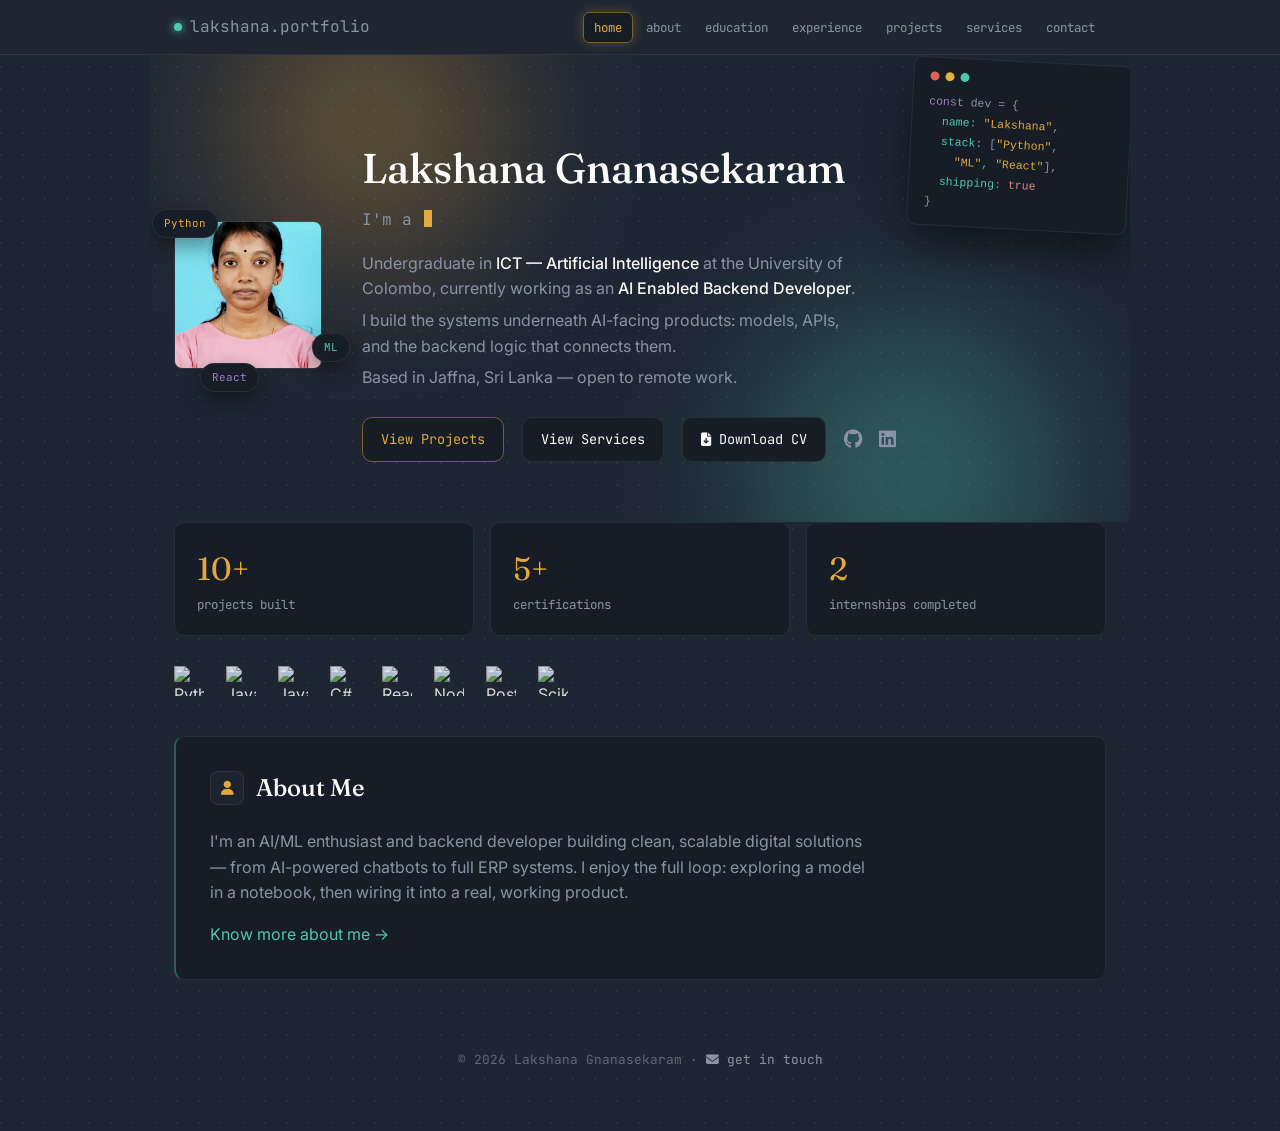
==== index.html @ 4d71799a "Update portfolio with new multi-page design" ====
<!DOCTYPE html>
<html lang="en">
<head>
<meta charset="UTF-8">
<meta name="viewport" content="width=device-width, initial-scale=1.0">
<title>Lakshana Gnanasekaram | AI &amp; Backend Developer</title>
<meta name="description" content="Portfolio of Lakshana Gnanasekaram — AI/ML enthusiast and Backend Developer from Jaffna, Sri Lanka.">
<link rel="preconnect" href="https://fonts.googleapis.com">
<link href="https://fonts.googleapis.com/css2?family=Fraunces:opsz,wght@9..144,400;9..144,500;9..144,600&family=JetBrains+Mono:wght@400;500;600&family=Inter:wght@400;500;600&display=swap" rel="stylesheet">
<link rel="stylesheet" href="https://cdnjs.cloudflare.com/ajax/libs/font-awesome/6.4.0/css/all.min.css"/>
<link rel="icon" href="data:image/svg+xml,%3Csvg xmlns=%27http://www.w3.org/2000/svg%27 viewBox=%270 0 32 32%27%3E%3Crect width=%2732%27 height=%2732%27 rx=%277%27 fill=%27%2310141b%27/%3E%3Ctext x=%2716%27 y=%2722%27 font-family=%27monospace%27 font-size=%2716%27 fill=%27%23e3a83b%27 text-anchor=%27middle%27%3E%3E_%3C/text%3E%3C/svg%3E">
<link rel="stylesheet" href="style.css">
</head>
<body>

<header>
  <div class="tabbar">
    <div class="filetab"><span class="dot"></span> <a href="index.html">lakshana.portfolio</a></div>
    <button class="navToggle" aria-label="Toggle menu"><i class="fa-solid fa-bars"></i></button>
    <nav id="mainnav">
      <ul>
        <li><a href="index.html">home</a></li>
        <li><a href="about.html">about</a></li>
        <li><a href="education.html">education</a></li>
        <li><a href="experience.html">experience</a></li>
        <li><a href="projects.html">projects</a></li>
        
        <li><a href="services.html">services</a></li>
        <li><a href="contact.html">contact</a></li>
      </ul>
    </nav>
  </div>
</header>

<main>

<section class="hero">
  <div class="aurora a1" aria-hidden="true"></div>
  <div class="aurora a2" aria-hidden="true"></div>
  
  <div class="term-card" aria-hidden="true">
    <div class="term-dots"><span></span><span></span><span></span></div>
    <pre><code><span class="tk-kw">const</span> dev = {
  <span class="tk-key">name</span>: <span class="tk-str">"Lakshana"</span>,
  <span class="tk-key">stack</span>: [<span class="tk-str">"Python"</span>,
    <span class="tk-str">"ML"</span>, <span class="tk-str">"React"</span>],
  <span class="tk-key">shipping</span>: <span class="tk-bool">true</span>
}</code></pre>
  </div>
  <div class="hero-grid">
    <div class="hero-photo-wrap">
      <img src="images/Port.png" alt="Photo of Lakshana Gnanasekaram">
      <span class="floaty f1" aria-hidden="true">Python</span>
      <span class="floaty f2" aria-hidden="true">ML</span>
      <span class="floaty f3" aria-hidden="true">React</span>
    </div>
    <div class="hero-copy">
      <h1>Lakshana Gnanasekaram</h1>
      <p class="role">I'm a <span id="typed"></span><span class="cursor"></span></p>
      <p>Undergraduate in <strong>ICT — Artificial Intelligence</strong> at the University of Colombo, currently working as an <strong>AI Enabled Backend Developer</strong>.</p>
      <p>I build the systems underneath AI-facing products: models, APIs, and the backend logic that connects them.</p>
      <p>Based in Jaffna, Sri Lanka — open to remote work.</p>
      <div class="hero-actions">
        <a href="projects.html" class="cv-button">View Projects</a>
        <a href="services.html" class="cv-button ghost">View Services</a>
        <a href="Lakshana_CV.pdf" target="_blank" class="cv-button ghost"><i class="fa-solid fa-file-arrow-down"></i> Download CV</a>
        <div class="socials">
          <a href="https://github.com/lu6-ux" target="_blank" aria-label="GitHub"><i class="fab fa-github"></i></a>
          <a href="https://www.linkedin.com/in/lakshana-gnanasekaram-979b58361/" target="_blank" aria-label="LinkedIn"><i class="fab fa-linkedin"></i></a>
        </div>
      </div>
    </div>
  </div>
</section>

<div class="stats">
  <div class="stat-box"><div class="num" data-count="10" data-suffix="+">0</div><div class="lbl">projects built</div></div>
  <div class="stat-box"><div class="num" data-count="5" data-suffix="+">0</div><div class="lbl">certifications</div></div>
  <div class="stat-box"><div class="num" data-count="2" data-suffix="">0</div><div class="lbl">internships completed</div></div>
</div>

<div class="tech-strip" aria-label="Technologies I work with">
  <img src="https://cdn.jsdelivr.net/gh/devicons/devicon/icons/python/python-original.svg" alt="Python" title="Python">
  <img src="https://cdn.jsdelivr.net/gh/devicons/devicon/icons/javascript/javascript-original.svg" alt="JavaScript" title="JavaScript">
  <img src="https://cdn.jsdelivr.net/gh/devicons/devicon/icons/java/java-original.svg" alt="Java" title="Java">
  <img src="https://cdn.jsdelivr.net/gh/devicons/devicon/icons/csharp/csharp-original.svg" alt="C#" title="C#">
  <img src="https://cdn.jsdelivr.net/gh/devicons/devicon/icons/react/react-original.svg" alt="React" title="React">
  <img src="https://cdn.jsdelivr.net/gh/devicons/devicon/icons/nodejs/nodejs-original.svg" alt="Node.js" title="Node.js">
  <img src="https://cdn.jsdelivr.net/gh/devicons/devicon/icons/postgresql/postgresql-original.svg" alt="PostgreSQL" title="PostgreSQL">
  <img src="https://cdn.jsdelivr.net/gh/devicons/devicon/icons/scikitlearn/scikitlearn-original.svg" alt="Scikit-learn" title="Scikit-learn">
</div>

<section class="cell reveal">
  <div class="cell-inner">
    <div class="cell-head">
    
      <h2><span class="icon-badge"><i class="fa-solid fa-user"></i></span> About Me</h2>
    </div>
    <p style="color:var(--muted); max-width:66ch;">I'm an AI/ML enthusiast and backend developer building clean, scalable digital solutions — from AI-powered chatbots to full ERP systems. I enjoy the full loop: exploring a model in a notebook, then wiring it into a real, working product.</p>
    <a href="about.html">Know more about me →</a>
  </div>
</section>

</main>

<footer>
  © <span id="year"></span> Lakshana Gnanasekaram · <a href="contact.html"><i class="fas fa-envelope"></i> get in touch</a>
</footer>

<div id="backToTop" aria-label="Back to top"><i class="fas fa-arrow-up"></i></div>

<script src="https://cdn.jsdelivr.net/npm/typed.js@2.0.12"></script>
<script src="script.js"></script>
</body>
</html>
---- style.css ----
/* ============ TOKENS ============ */
:root{
  --bg: #1e2634;
  --surface: #171d27;
  --surface-2: #1d2430;
  --line: rgba(231,229,221,0.08);
  --grid-dot: rgba(231,229,221,0.06);
  --ink: #fafaf6;
  --muted: #8a93a6;
  --muted-dim: #5f6879;
  --amber: #e3a83b;
  --amber-dim: #7a5f28;
  --teal: #4fc7b0;
  --teal-dim: #2b5f56;
  --plum: #9b83bc;
  --radius: 10px;
  --serif: 'Fraunces', serif;
  --mono: 'JetBrains Mono', monospace;
  --sans: 'Inter', sans-serif;
}

@media (prefers-reduced-motion: reduce){
  *{ animation: none !important; transition: none !important; scroll-behavior: auto !important; }
}

*{ box-sizing: border-box; }
html{ scroll-behavior: smooth; }

body{
  margin:0;
  font-family: var(--sans);
  background:
    radial-gradient(circle at 1px 1px, var(--grid-dot) 1px, transparent 1px) 0 0/22px 22px,
    var(--bg);
  color: var(--ink);
  line-height: 1.6;
}

a{ color: var(--teal); text-decoration: none; }
a:hover{ color: var(--amber); }
:focus-visible{ outline: 2px solid var(--amber); outline-offset: 3px; border-radius: 4px; }
::selection{ background: var(--amber-dim); color: var(--ink); }

.cell-label{ font-family: var(--mono); font-size: 0.78rem; letter-spacing: 0.02em; color: var(--muted); }
.cell-label b{ color: var(--teal); font-weight: 500; }

/* ============ HEADER / TAB BAR ============ */
header{
  position: sticky; top: 0; z-index: 1000;
  background: rgba(32, 39, 50, 0.94);
  backdrop-filter: blur(8px);
  border-bottom: 1px solid var(--line);
}
.tabbar{
  max-width: 980px; margin: 0 auto;
  display:flex; align-items: center; justify-content: space-between;
  padding: 14px 24px; gap: 16px;
}
.filetab{
  font-family: var(--mono); font-size: rem; color: var(--muted);
  display:flex; align-items:center; gap: 8px; white-space: nowrap; flex-shrink:0;
}
.filetab .dot{ width:8px; height:8px; border-radius:50%; background: var(--teal); box-shadow: 0 0 8px var(--teal); }
.filetab a{ color: inherit; }

nav#mainnav{ position: relative; }
nav#mainnav ul{
  list-style:none; display:flex; gap: 2px; padding:0; margin:0; flex-wrap: wrap; justify-content: flex-end;
}
nav#mainnav ul li a{
  font-family: var(--mono); font-size: 0.78rem; color: var(--muted);
  padding: 6px 10px; border-radius: 6px; border: 1px solid transparent; white-space:nowrap;
}
nav#mainnav ul li a:hover{ color: var(--ink); border-color: var(--line); background: var(--surface); }
nav#mainnav ul li a.active{ color: var(--amber); border-color: var(--amber-dim); background: var(--surface); }

.navToggle{ display:none; background:none; border:1px solid var(--line); color:var(--ink); border-radius:6px; padding:8px 10px; font-family:var(--mono); }

@media(max-width:800px){
  .navToggle{ display:block; }
  nav#mainnav ul{
    display:none; flex-direction:column; align-items: stretch;
    position: absolute; top: calc(100% + 10px); right: 0;
    background: var(--surface); border: 1px solid var(--line); border-radius: 8px;
    padding: 8px; min-width: 200px;
  }
  nav#mainnav ul.open{ display:flex; }
  nav#mainnav ul li a{ display:block; padding: 9px 12px; }
}

/* ============ HERO ============ */
.hero{ max-width: 980px; margin: 0 auto; padding: 80px 24px 60px; }
.hero .prompt{ font-family: var(--mono); color: var(--teal); font-size: 0.9rem; margin-bottom: 18px; }
.hero .prompt::before{ content: "$ "; color: var(--muted-dim); }
.hero-grid{ display:flex; gap: 40px; align-items:center; flex-wrap: wrap; }
.hero img{
  width: 148px; height: 148px; object-fit: cover; border-radius: 8px;
  border: 1px solid var(--line); filter: grayscale(35%) contrast(1.05); flex-shrink: 0;
}
.hero-copy h1{ font-family: var(--serif); font-weight: 500; font-size: 2.6rem; margin: 0 0 6px; color: var(--ink); }
.hero-copy h1 em{ font-style: italic; color: var(--amber); }
.hero-copy .role{ font-family: var(--mono); font-size: 1rem; color: var(--muted); margin: 0 0 18px; }
.hero-copy .role .cursor{ display:inline-block; width: 8px; height: 1.1em; background: var(--amber); margin-left: 2px; vertical-align: -2px; animation: blink 1s steps(2) infinite; }
@keyframes blink{ 50%{ opacity: 0; } }
.hero-copy p{ color: var(--muted); margin: 6px 0; max-width: 50ch; }
.hero-copy p strong{ color: var(--ink); font-weight: 500; }
.hero-actions{ display:flex; align-items:center; gap: 18px; margin-top: 26px; flex-wrap: wrap; }
a.cv-button, button.cv-button{
  font-family: var(--mono); font-size: 0.85rem; display:inline-flex; align-items:center; gap: 8px;
  padding: 11px 18px; border: 1px solid var(--amber-dim); color: var(--amber);
  border-radius: var(--radius); background: var(--surface); cursor:pointer;
}
a.cv-button:hover, button.cv-button:hover{ background: var(--surface-2); border-color: var(--amber); }
a.cv-button.ghost{ border-color: var(--line); color: var(--ink); }
.socials{ display:flex; gap: 16px; }
.socials a{ color: var(--muted); font-size: 1.2rem; }
.socials a:hover{ color: var(--teal); }

/* ============ STATS ============ */
.stats{ max-width: 980px; margin: 0 auto 30px; padding: 0 24px; display:flex; gap: 16px; flex-wrap: wrap; }
.stat-box{
  flex: 1 1 160px; background: var(--surface); border: 1px solid var(--line); border-radius: var(--radius);
  padding: 20px 22px; text-align:left;
}
.stat-box .num{ font-family: var(--serif); font-size: 2rem; color: var(--amber); }
.stat-box .lbl{ font-family: var(--mono); font-size: 0.78rem; color: var(--muted); }

/* ============ TECH STRIP ============ */
.tech-strip{ max-width: 980px; margin: 0 auto 40px; padding: 0 24px; display:flex; flex-wrap:wrap; gap: 22px; align-items:center; opacity: 0.85; }
.tech-strip img{ width: 30px; height: 30px; filter: grayscale(15%); }

/* ============ SECTIONS AS CELLS ============ */
main{ display:block; }
section.cell{ max-width: 980px; margin: 0 auto 30px; padding: 0 24px; }
.cell-inner{
  background: var(--surface); border: 1px solid var(--line); border-left: 2px solid var(--teal-dim);
  border-radius: var(--radius); padding: 32px 34px;
}
.cell-head{ display:flex; align-items: baseline; justify-content: space-between; margin-bottom: 22px; flex-wrap: wrap; gap: 8px; }
.cell-head h2{ font-family: var(--serif); font-weight: 500; font-size: 1.5rem; margin: 0; color: var(--ink); }
.page-title{ max-width: 980px; margin: 50px auto 10px; padding: 0 24px; }
.page-title .prompt{ font-family: var(--mono); color: var(--teal); font-size: 0.85rem; margin-bottom: 8px; }
.page-title .prompt::before{ content: "$ "; color: var(--muted-dim); }
.page-title h1{ font-family: var(--serif); font-weight: 500; font-size: 2.1rem; margin: 0 0 4px; }
.page-title p{ color: var(--muted); margin: 0 0 30px; max-width: 60ch; }

/* ============ PROJECTS ============ */
.project{ border-top: 1px solid var(--line); padding: 22px 0; }
.project:first-of-type{ border-top: none; padding-top: 4px; }
.project .in{ font-family: var(--mono); font-size: 0.78rem; color: var(--muted-dim); margin-bottom: 6px; }
.project .in b{ color: var(--amber); font-weight: 500; }
.project h3{ font-family: var(--sans); font-weight: 600; font-size: 1.08rem; margin: 0 0 8px; color: var(--ink); }
.project h3 a{ color: var(--ink); }
.project h3 a:hover{ color: var(--teal); }
.project p.desc{ color: var(--muted); margin: 0 0 12px; max-width: 62ch; }
.project .out{ display:flex; align-items:center; gap: 10px; flex-wrap: wrap; }
.project .out .lbl{ font-family: var(--mono); font-size: 0.75rem; color: var(--muted-dim); }
.chip{ font-family: var(--mono); font-size: 0.74rem; padding: 3px 9px; border-radius: 5px; background: var(--surface-2); border: 1px solid var(--line); color: var(--teal); }
.badge-progress{ font-family: var(--mono); font-size: 0.72rem; padding: 3px 9px; border-radius: 5px; background: rgba(155,131,188,0.12); border: 1px solid var(--plum); color: var(--plum); }
.project .visit{ font-family: var(--mono); font-size: 0.78rem; margin-left: auto; }
.project.disabled .visit{ color: var(--muted-dim); font-style: italic; }

/* ============ SKILLS ============ */
.skill-group{ margin-bottom: 26px; }
.skill-group:last-child{ margin-bottom: 0; }
.skill-group h3{ font-family: var(--mono); font-size: 0.8rem; text-transform: uppercase; letter-spacing: 0.06em; color: var(--muted); margin: 0 0 12px; }
.skills-list{ display:flex; flex-wrap:wrap; gap:10px; }
.skills-list .skill-pill{
  font-family: var(--mono); font-size: 0.8rem; padding: 8px 14px; border-radius: 6px;
  background: var(--surface-2); border: 1px solid var(--line); color: var(--ink);
}
.skills-list .skill-pill:hover{ border-color: var(--amber-dim); }

/* ============ TIMELINE (Experience) ============ */
.timeline{ position: relative; padding-left: 26px; }
.timeline::before{ content:''; position:absolute; left:5px; top:6px; bottom:6px; width:1px; background: var(--line); }
.tl-item{ position: relative; padding-bottom: 30px; }
.tl-item:last-child{ padding-bottom: 0; }
.tl-item::before{ content:''; position:absolute; left:-26px; top:4px; width:11px; height:11px; border-radius:50%; background: var(--bg); border: 2px solid var(--teal); }
.tl-item .when{ font-family: var(--mono); font-size: 0.76rem; color: var(--muted-dim); margin-bottom: 4px; }
.tl-item h3{ font-size: 1.05rem; margin: 0 0 3px; color: var(--ink); }
.tl-item .org{ font-family: var(--mono); font-size: 0.82rem; color: var(--teal); margin-bottom: 10px; }
.tl-item ul{ margin: 0; padding-left: 18px; color: var(--muted); }
.tl-item ul li{ margin-bottom: 4px; }

/* ============ EDUCATION / CERTS ============ */
.edu-item{ border-top: 1px solid var(--line); padding: 18px 0; }
.edu-item:first-child{ border-top:none; padding-top:4px; }
.edu-item h3{ margin: 0 0 3px; font-size: 1.03rem; color: var(--ink); }
.edu-item .org{ font-family: var(--mono); font-size: 0.8rem; color: var(--teal); }
.edu-item .when{ font-family: var(--mono); font-size: 0.76rem; color: var(--muted-dim); float:right; }
.edu-item .grade{ color: var(--muted); font-size: 0.9rem; margin-top: 4px; }
.cert-list{ list-style:none; padding:0; margin:0; display:flex; flex-direction:column; gap:12px; }
.cert-list li{ border-top: 1px solid var(--line); padding-top: 12px; }
.cert-list li:first-child{ border-top:none; padding-top:0; }
.cert-list .cname{ color: var(--ink); font-weight: 500; }
.cert-list .cmeta{ font-family: var(--mono); font-size: 0.76rem; color: var(--muted-dim); }

/* ============ SERVICES ============ */
.service-grid{ display:grid; grid-template-columns: repeat(auto-fit,minmax(220px,1fr)); gap: 18px; }
.service-card{ background: var(--surface-2); border: 1px solid var(--line); border-radius: var(--radius); padding: 22px; }
.service-card i{ color: var(--amber); font-size: 1.3rem; margin-bottom: 12px; display:block; }
.service-card h3{ margin: 0 0 8px; font-size: 1.05rem; color: var(--ink); }
.service-card p{ color: var(--muted); font-size: 0.92rem; margin: 0; }

/* ============ ABOUT ============ */
.about-grid{ display:flex; gap: 30px; flex-wrap: wrap; align-items:flex-start; }
.about-grid img{ width: 180px; height: 180px; object-fit: cover; border-radius: 8px; border: 1px solid var(--line); filter: grayscale(35%) contrast(1.05); }
.about-copy{ flex: 1 1 320px; }
.about-copy p{ color: var(--muted); margin: 0 0 14px; }
.quick-facts{ list-style:none; padding:0; margin: 18px 0 0; display:flex; flex-direction:column; gap:8px; }
.quick-facts li{ font-family: var(--mono); font-size: 0.84rem; color: var(--muted); }
.quick-facts li b{ color: var(--ink); font-weight:500; }

/* ============ CONTACT ============ */
.contact-links{ font-family: var(--mono); font-size: 0.9rem; color: var(--muted); margin-bottom: 22px; }
form{ display:flex; flex-direction:column; gap:14px; max-width: 480px; }
input,textarea{
  padding: 13px 14px; border-radius: 8px; border: 1px solid var(--line);
  background: var(--surface-2); color: var(--ink); font-family: var(--sans); font-size: 0.95rem;
}
input::placeholder, textarea::placeholder{ color: var(--muted-dim); }
input:focus, textarea:focus{ outline: none; border-color: var(--teal); }
button{
  font-family: var(--mono); background: transparent; color: var(--amber); border: 1px solid var(--amber-dim);
  padding: 12px; border-radius: 8px; cursor: pointer; font-size: 0.88rem;
}
button:hover{ background: var(--surface-2); border-color: var(--amber); }
#sentNote{ text-align:left; font-family: var(--mono); font-size: 0.85rem; margin-top: 4px; color: var(--teal); }

/* ============ FOOTER ============ */
footer{ text-align:center; padding: 40px 24px 60px; font-family: var(--mono); font-size: 0.8rem; color: var(--muted-dim); }
footer a{ color: var(--muted); }
footer a:hover{ color: var(--teal); }

/* ============ BACK TO TOP ============ */
#backToTop{
  position:fixed; bottom:26px; right:26px; width: 42px; height: 42px; display:none;
  align-items:center; justify-content:center; background: var(--surface); border: 1px solid var(--line);
  color: var(--amber); border-radius: 8px; cursor:pointer; z-index: 999;
}
#backToTop:hover{ border-color: var(--amber-dim); }

/* ============ REVEAL ============ */
.reveal{ opacity: 0; transform: translateY(16px); transition: opacity 0.5s ease, transform 0.5s ease; }
.reveal.visible{ opacity: 1; transform: translateY(0); }

/* ============ HEADING ICON BADGES ============ */
.page-title h1, .cell-head h2{ display:flex; align-items:center; gap: 12px; }
.icon-badge{
  display:inline-flex; align-items:center; justify-content:center; flex-shrink:0;
  width: 34px; height: 34px; border-radius: 8px;
  background: var(--surface-2); border: 1px solid var(--line);
  color: var(--amber); font-size: 0.9rem;
}
.page-title .icon-badge{ width:38px; height:38px; font-size:1rem; }

/* ============ HERO ILLUSTRATION ============ */
.hero{ position: relative; overflow: hidden; }
.hero-grid, .hero > .prompt{ position: relative; z-index: 2; }
.aurora{ position:absolute; border-radius:50%; filter: blur(75px); opacity:0.32; z-index:0; pointer-events:none; }
.aurora.a1{ width:280px; height:280px; background:var(--amber); top:-70px; left:8%; animation: auroraFloat1 15s ease-in-out infinite; }
.aurora.a2{ width:320px; height:320px; background:var(--teal); bottom:-110px; right:6%; animation: auroraFloat2 17s ease-in-out infinite; }
@keyframes auroraFloat1{ 0%,100%{ transform: translate(0,0); } 50%{ transform: translate(26px,18px); } }
@keyframes auroraFloat2{ 0%,100%{ transform: translate(0,0); } 50%{ transform: translate(-22px,-16px); } }

.hero-photo-wrap{ position: relative; flex-shrink: 0; z-index: 2; }
.floaty{
  position:absolute; font-family:var(--mono); font-size:0.68rem; padding:5px 11px; border-radius:20px;
  background:var(--surface); border:1px solid var(--line); color:var(--teal);
  box-shadow:0 8px 20px rgba(0,0,0,0.4); pointer-events:none; animation: floatyBob 5s ease-in-out infinite;
}
.floaty.f1{ top:-12px; left:-22px; color:var(--amber); animation-delay:0s; }
.floaty.f2{ bottom:14px; right:-28px; animation-delay:1.3s; }
.floaty.f3{ bottom:-16px; left:26px; color:var(--plum); animation-delay:2.6s; }
@keyframes floatyBob{ 0%,100%{ transform: translateY(0); } 50%{ transform: translateY(-8px); } }

.term-card{
  position:absolute; top:6px; right:0; width:220px; z-index:1;
  background:var(--surface); border:1px solid var(--line); border-radius:10px;
  padding:14px 16px; box-shadow:0 22px 44px rgba(0,0,0,0.45);
  transform: rotate(3deg); animation: termFloat 6s ease-in-out infinite;
}
.term-dots{ display:flex; gap:6px; margin-bottom:10px; }
.term-dots span{ width:9px; height:9px; border-radius:50%; display:inline-block; }
.term-dots span:nth-child(1){ background:#e0605a; }
.term-dots span:nth-child(2){ background:#e3b23c; }
.term-dots span:nth-child(3){ background:#4fc7b0; }
.term-card pre{ margin:0; font-family:var(--mono); font-size:0.72rem; line-height:1.65; color:var(--muted); white-space:pre-wrap; }
.term-card .tk-kw{ color:var(--plum); }
.term-card .tk-key{ color:var(--teal); }
.term-card .tk-str{ color:var(--amber); }
.term-card .tk-bool{ color:#e0847e; }
@keyframes termFloat{ 0%,100%{ transform: rotate(3deg) translateY(0); } 50%{ transform: rotate(1deg) translateY(-10px); } }
@media(max-width:900px){ .term-card{ display:none; } }

/* ============ HOVER / MICRO-INTERACTIONS ============ */
.project{ border-radius: 8px; transition: background 0.25s ease, transform 0.25s ease, padding 0.25s ease; }
.project:hover{ background: var(--surface-2); transform: translateX(4px); padding-left: 10px; padding-right: 10px; }
.service-card{ transition: transform 0.25s ease, box-shadow 0.25s ease, border-color 0.25s ease; }
.service-card:hover{ transform: translateY(-6px); box-shadow: 0 18px 34px rgba(0,0,0,0.4); border-color: var(--amber-dim); }
.skills-list .skill-pill{ transition: transform 0.2s ease, border-color 0.2s ease, box-shadow 0.2s ease; }
.skills-list .skill-pill:hover{ transform: translateY(-3px); border-color: var(--amber-dim); box-shadow: 0 8px 18px rgba(0,0,0,0.3); }
.stat-box{ transition: transform 0.25s ease, box-shadow 0.25s ease; }
.stat-box:hover{ transform: translateY(-4px); box-shadow: 0 16px 30px rgba(0,0,0,0.35); }
.tech-strip img{ transition: transform 0.25s ease, opacity 0.25s ease; }
.tech-strip img:hover{ transform: translateY(-4px) scale(1.12); opacity: 1; }
nav#mainnav ul li a.active{ box-shadow: 0 0 12px rgba(227,168,59,0.3); }
.cert-list li{ transition: transform 0.2s ease; }
.cert-list li:hover{ transform: translateX(4px); }

/* ============ RESPONSIVE ============ */
@media(max-width:640px){
  .hero-grid{ flex-direction: column; align-items: flex-start; }
  .cell-inner{ padding: 24px 20px; }
  .about-grid{ flex-direction: column; }
  .edu-item .when{ float:none; display:block; margin-top:2px; }
  .floaty{ display:none; }
  .page-title h1, .cell-head h2{ gap: 9px; }
  .icon-badge{ width:28px; height:28px; font-size:0.75rem; }
}
@media (prefers-reduced-motion: reduce){
  .aurora, .floaty, .term-card{ animation: none !important; }
}
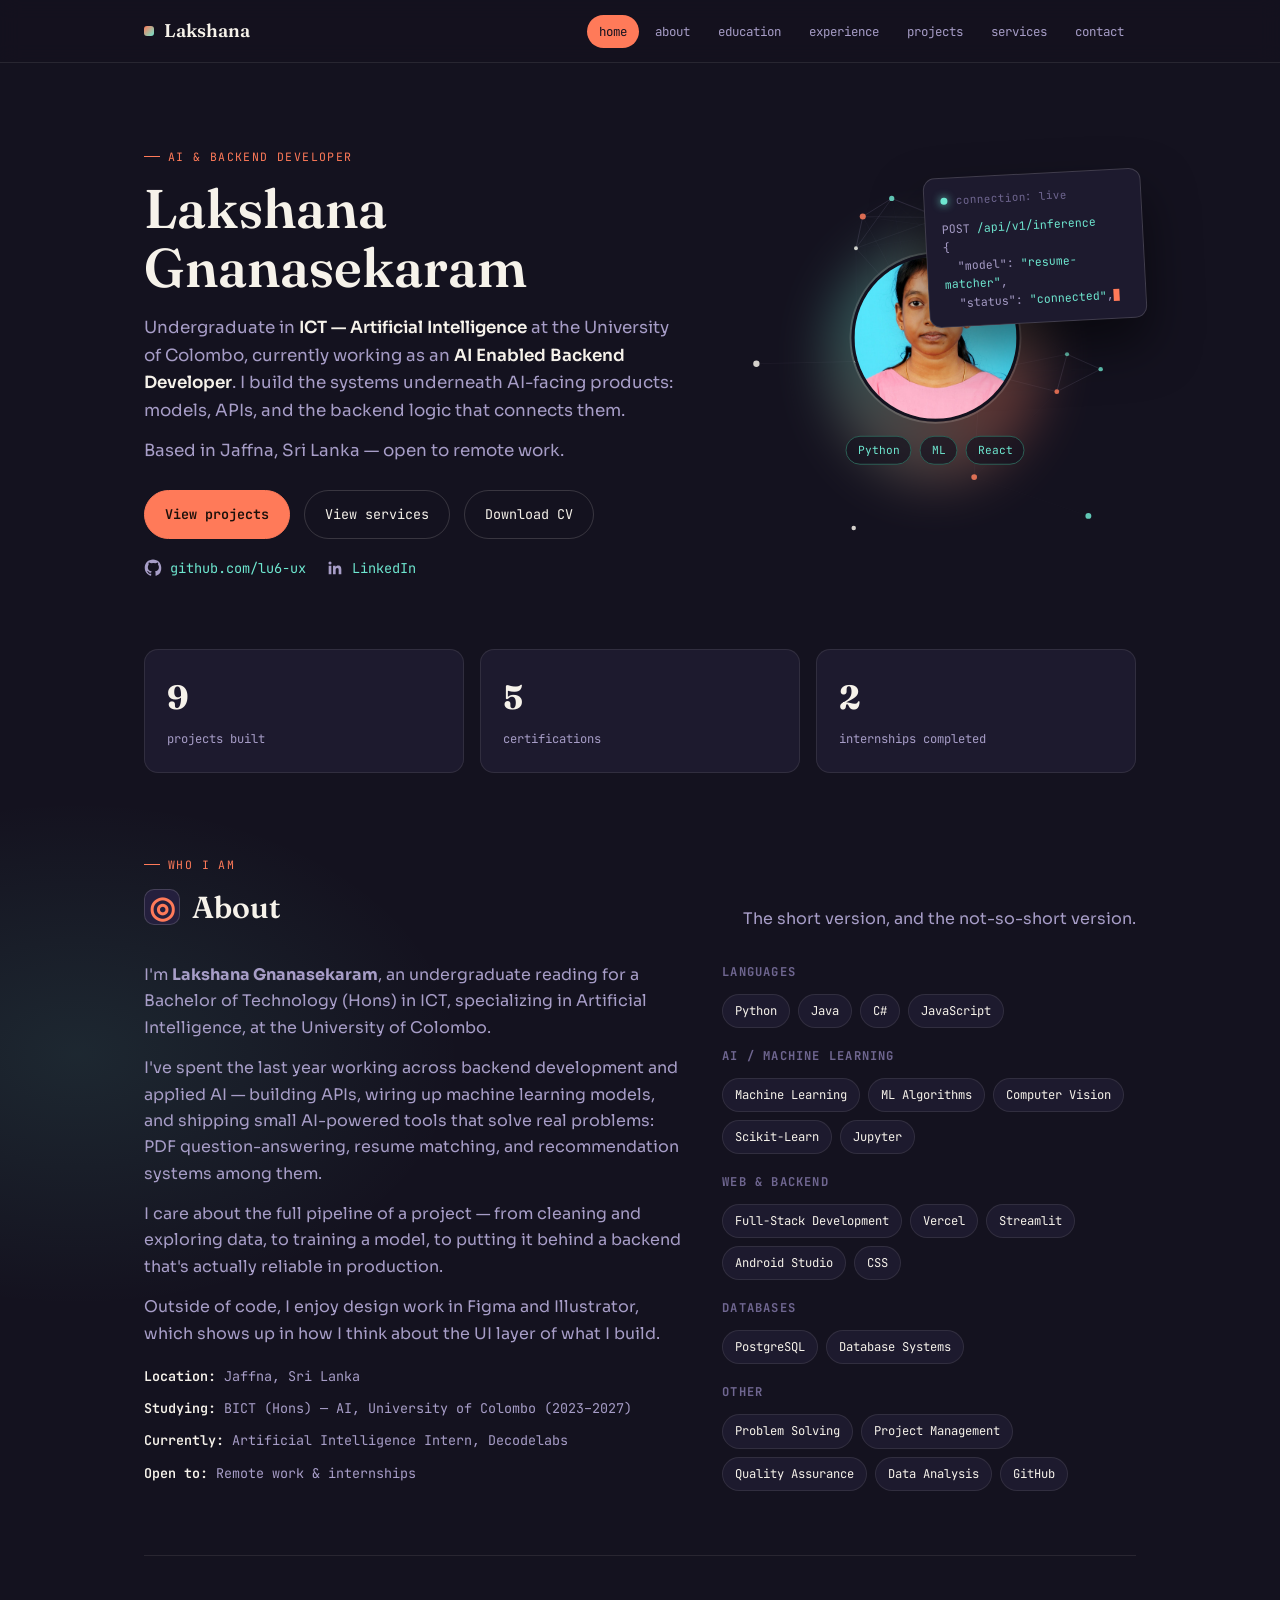
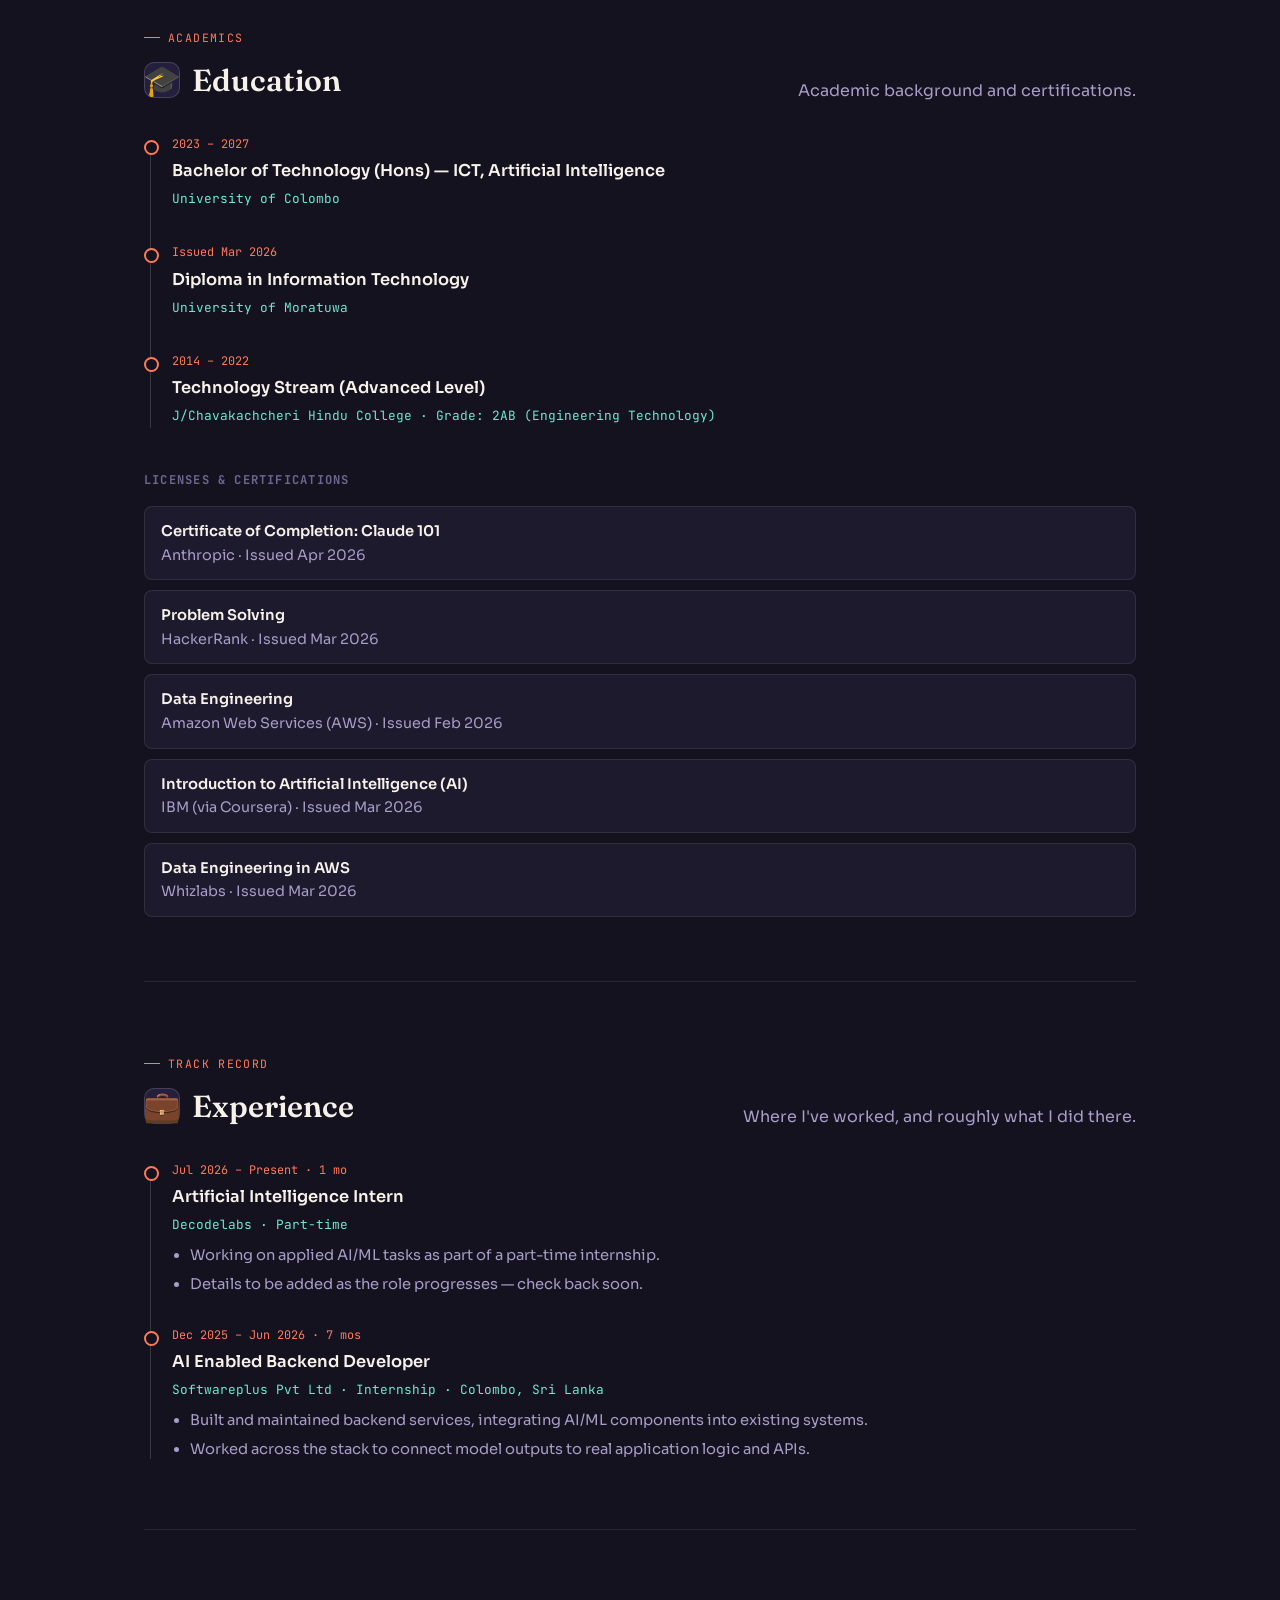
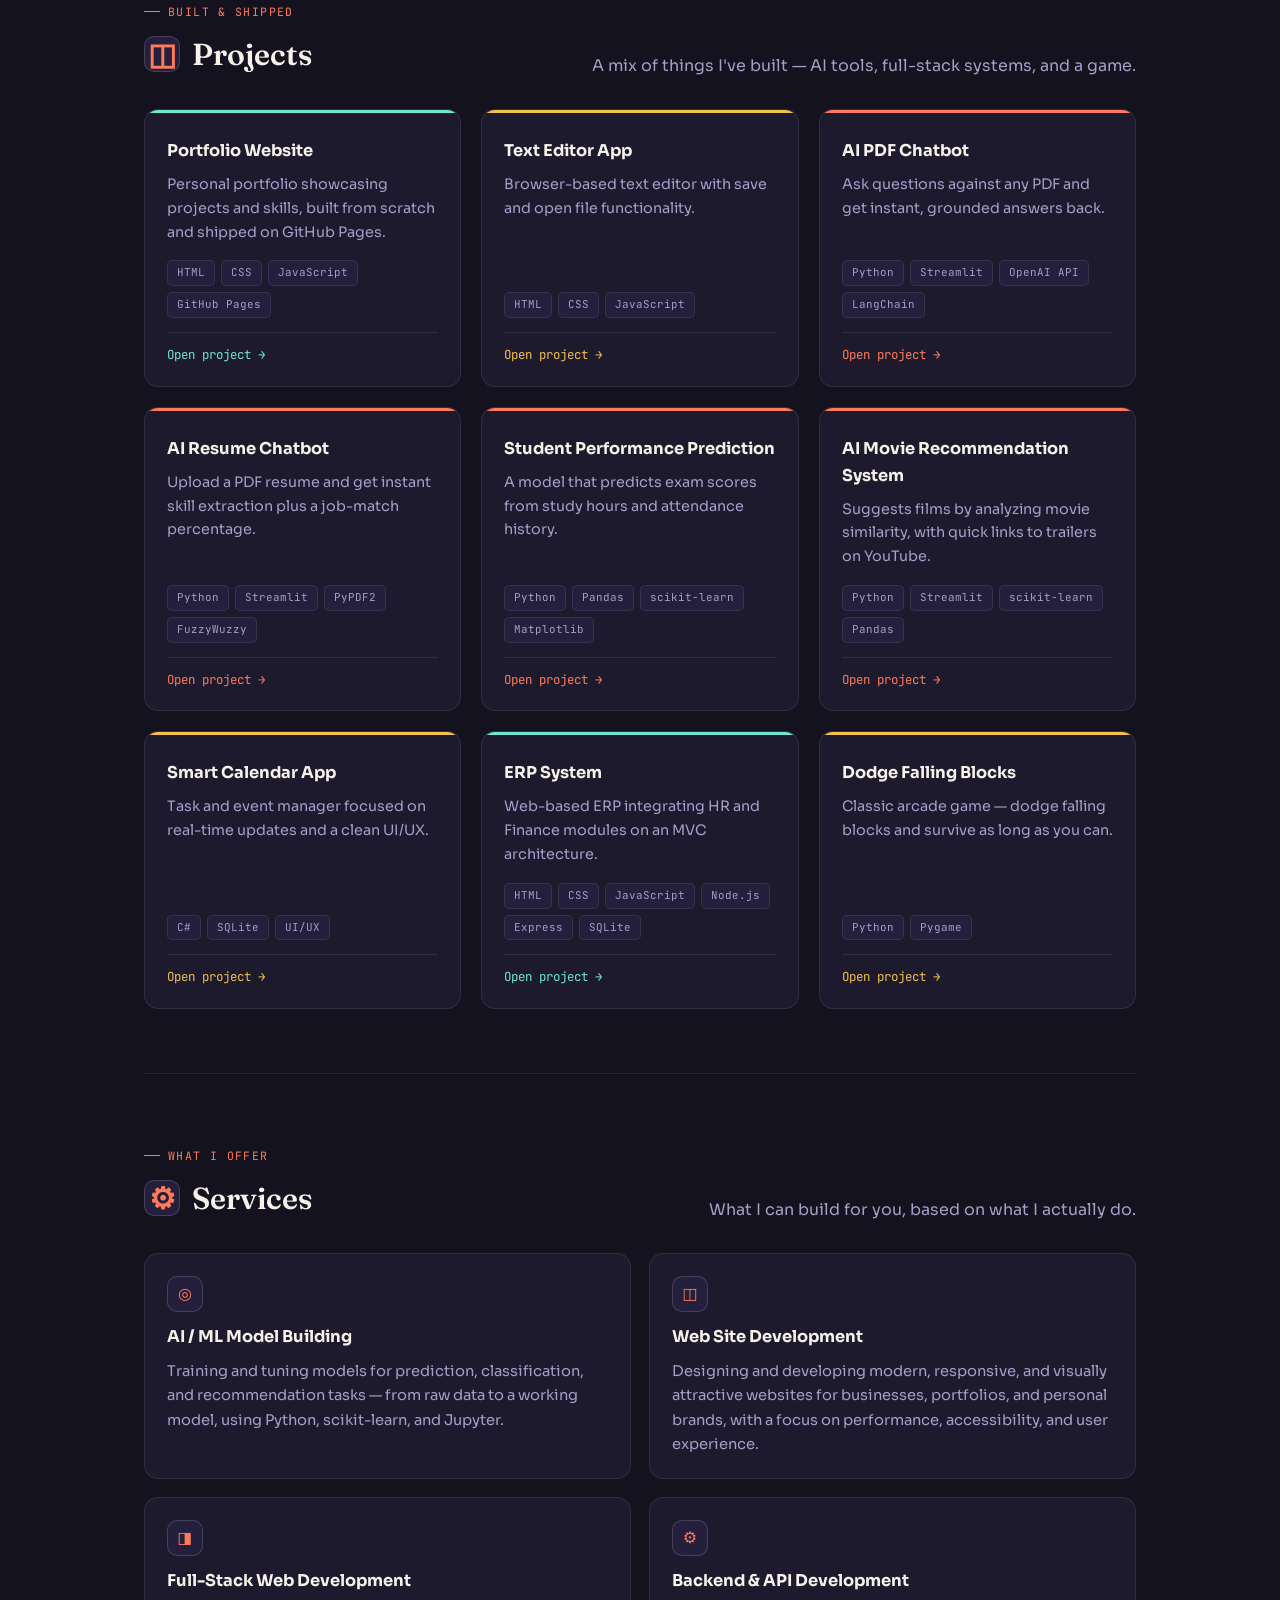
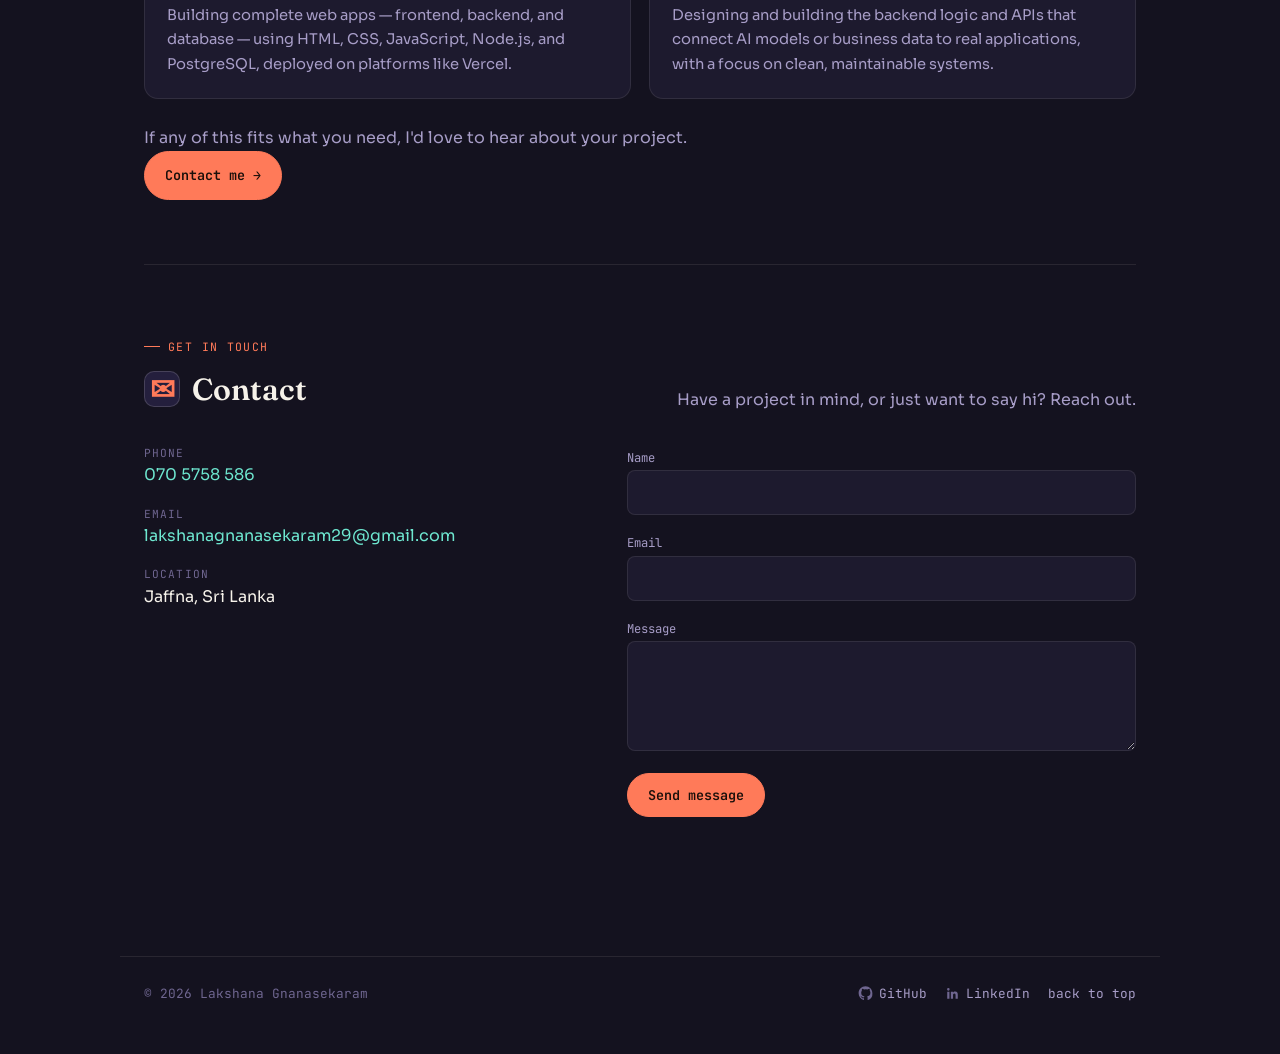
==== commit 51789bac: "Add new redesigned index.html, style.css, script.js" ====
--- a/index.html
+++ b/index.html
@@ -6,110 +6,381 @@
 <title>Lakshana Gnanasekaram | AI &amp; Backend Developer</title>
 <meta name="description" content="Portfolio of Lakshana Gnanasekaram — AI/ML enthusiast and Backend Developer from Jaffna, Sri Lanka.">
 <link rel="preconnect" href="https://fonts.googleapis.com">
-<link href="https://fonts.googleapis.com/css2?family=Fraunces:opsz,wght@9..144,400;9..144,500;9..144,600&family=JetBrains+Mono:wght@400;500;600&family=Inter:wght@400;500;600&display=swap" rel="stylesheet">
-<link rel="stylesheet" href="https://cdnjs.cloudflare.com/ajax/libs/font-awesome/6.4.0/css/all.min.css"/>
-<link rel="icon" href="data:image/svg+xml,%3Csvg xmlns=%27http://www.w3.org/2000/svg%27 viewBox=%270 0 32 32%27%3E%3Crect width=%2732%27 height=%2732%27 rx=%277%27 fill=%27%2310141b%27/%3E%3Ctext x=%2716%27 y=%2722%27 font-family=%27monospace%27 font-size=%2716%27 fill=%27%23e3a83b%27 text-anchor=%27middle%27%3E%3E_%3C/text%3E%3C/svg%3E">
+<link rel="preconnect" href="https://fonts.gstatic.com" crossorigin>
+<link href="https://fonts.googleapis.com/css2?family=Fraunces:ital,wght@0,500;0,600;1,500;1,600&family=Sora:wght@400;500;600;700&family=JetBrains+Mono:wght@400;500;600&display=swap" rel="stylesheet">
 <link rel="stylesheet" href="style.css">
 </head>
 <body>
+<a class="skip-link" href="#home">Skip to content</a>
 
 <header>
-  <div class="tabbar">
-    <div class="filetab"><span class="dot"></span> <a href="index.html">lakshana.portfolio</a></div>
-    <button class="navToggle" aria-label="Toggle menu"><i class="fa-solid fa-bars"></i></button>
-    <nav id="mainnav">
+  <div class="navbar">
+    <a class="brand" href="#home"><span class="mark"></span>Lakshana</a>
+    <nav id="mainnav" aria-label="Section navigation">
       <ul>
-        <li><a href="index.html">home</a></li>
-        <li><a href="about.html">about</a></li>
-        <li><a href="education.html">education</a></li>
-        <li><a href="experience.html">experience</a></li>
-        <li><a href="projects.html">projects</a></li>
-        
-        <li><a href="services.html">services</a></li>
-        <li><a href="contact.html">contact</a></li>
+        <li><a data-target="home" href="#home">home</a></li>
+        <li><a data-target="about" href="#about">about</a></li>
+        <li><a data-target="education" href="#education">education</a></li>
+        <li><a data-target="experience" href="#experience">experience</a></li>
+        <li><a data-target="projects" href="#projects">projects</a></li>
+        <li><a data-target="services" href="#services">services</a></li>
+        <li><a data-target="contact" href="#contact">contact</a></li>
       </ul>
     </nav>
+    <button class="navToggle" aria-label="Toggle menu">menu</button>
   </div>
 </header>
 
-<main>
-
-<section class="hero">
-  <div class="aurora a1" aria-hidden="true"></div>
-  <div class="aurora a2" aria-hidden="true"></div>
-  
-  <div class="term-card" aria-hidden="true">
-    <div class="term-dots"><span></span><span></span><span></span></div>
-    <pre><code><span class="tk-kw">const</span> dev = {
-  <span class="tk-key">name</span>: <span class="tk-str">"Lakshana"</span>,
-  <span class="tk-key">stack</span>: [<span class="tk-str">"Python"</span>,
-    <span class="tk-str">"ML"</span>, <span class="tk-str">"React"</span>],
-  <span class="tk-key">shipping</span>: <span class="tk-bool">true</span>
-}</code></pre>
-  </div>
+<!-- HOME -->
+<section id="home" class="hero">
   <div class="hero-grid">
-    <div class="hero-photo-wrap">
-      <img src="images/Port.png" alt="Photo of Lakshana Gnanasekaram">
-      <span class="floaty f1" aria-hidden="true">Python</span>
-      <span class="floaty f2" aria-hidden="true">ML</span>
-      <span class="floaty f3" aria-hidden="true">React</span>
-    </div>
-    <div class="hero-copy">
-      <h1>Lakshana Gnanasekaram</h1>
-      <p class="role">I'm a <span id="typed"></span><span class="cursor"></span></p>
-      <p>Undergraduate in <strong>ICT — Artificial Intelligence</strong> at the University of Colombo, currently working as an <strong>AI Enabled Backend Developer</strong>.</p>
-      <p>I build the systems underneath AI-facing products: models, APIs, and the backend logic that connects them.</p>
-      <p>Based in Jaffna, Sri Lanka — open to remote work.</p>
-      <div class="hero-actions">
-        <a href="projects.html" class="cv-button">View Projects</a>
-        <a href="services.html" class="cv-button ghost">View Services</a>
-        <a href="Lakshana_CV.pdf" target="_blank" class="cv-button ghost"><i class="fa-solid fa-file-arrow-down"></i> Download CV</a>
-        <div class="socials">
-          <a href="https://github.com/lu6-ux" target="_blank" aria-label="GitHub"><i class="fab fa-github"></i></a>
-          <a href="https://www.linkedin.com/in/lakshana-gnanasekaram-979b58361/" target="_blank" aria-label="LinkedIn"><i class="fab fa-linkedin"></i></a>
-        </div>
+    <div>
+      <span class="eyebrow">AI &amp; Backend Developer</span>
+      <h1>Lakshana<br>Gnanasekaram</h1>
+      <p class="lede">Undergraduate in <b>ICT — Artificial Intelligence</b> at the University of Colombo, currently working as an <b>AI Enabled Backend Developer</b>. I build the systems underneath AI-facing products: models, APIs, and the backend logic that connects them.</p>
+      <p class="lede">Based in Jaffna, Sri Lanka — open to remote work.</p>
+      <div class="btn-row">
+        <a class="btn primary" href="#projects">View projects</a>
+        <a class="btn" href="#services">View services</a>
+        <a class="btn" href="https://lu6-ux.github.io/My_portfolio/Lakshana_CV.pdf" target="_blank" rel="noopener">Download CV</a>
+      </div>
+      <div class="social-row">
+        <a href="https://github.com/lu6-ux" target="_blank" rel="noopener" aria-label="GitHub">
+          <svg class="icon" viewBox="0 0 24 24" fill="currentColor" aria-hidden="true"><path d="M12 .5C5.73.5.98 5.24.98 11.52c0 5.01 3.29 9.26 7.86 10.76.57.11.78-.25.78-.55 0-.27-.01-1.17-.02-2.12-3.2.7-3.88-1.36-3.88-1.36-.52-1.34-1.28-1.7-1.28-1.7-1.05-.71.08-.7.08-.7 1.16.08 1.77 1.19 1.77 1.19 1.03 1.76 2.7 1.25 3.36.96.1-.75.4-1.25.73-1.54-2.56-.29-5.25-1.28-5.25-5.7 0-1.26.45-2.29 1.19-3.09-.12-.29-.52-1.47.11-3.06 0 0 .97-.31 3.18 1.18a11 11 0 0 1 5.8 0c2.2-1.49 3.17-1.18 3.17-1.18.64 1.59.24 2.77.12 3.06.74.8 1.18 1.83 1.18 3.09 0 4.43-2.7 5.4-5.27 5.69.41.36.78 1.08.78 2.17 0 1.57-.01 2.83-.01 3.22 0 .3.2.67.79.55A11.03 11.03 0 0 0 23.02 11.5C23.02 5.24 18.27.5 12 .5Z"/></svg>
+          github.com/lu6-ux
+        </a>
+        <a href="https://www.linkedin.com/in/lakshana-gnanasekaram-979b58361/" target="_blank" rel="noopener" aria-label="LinkedIn">
+          <svg class="icon" viewBox="0 0 24 24" fill="currentColor" aria-hidden="true"><path d="M20.45 20.45h-3.55v-5.57c0-1.33-.02-3.03-1.85-3.03-1.85 0-2.14 1.45-2.14 2.94v5.66H9.36V9h3.41v1.56h.05c.47-.9 1.63-1.85 3.36-1.85 3.6 0 4.27 2.37 4.27 5.45v6.29ZM5.34 7.43a2.06 2.06 0 1 1 0-4.12 2.06 2.06 0 0 1 0 4.12ZM7.12 20.45H3.56V9h3.56v11.45Z"/></svg>
+          LinkedIn
+        </a>
+      </div>
+    </div>
+
+    <div class="hero-visual">
+      <canvas id="netCanvas" aria-hidden="true"></canvas>
+      <div class="hero-portrait">
+        <img class="avatar" src="https://lu6-ux.github.io/My_portfolio/images/Port.png" alt="Photo of Lakshana Gnanasekaram">
+        <div class="chip-row">
+          <span class="chip">Python</span><span class="chip">ML</span><span class="chip">React</span>
+        </div>
+      </div>
+      <div class="req-card">
+        <div class="req-top"><span class="lit"></span>connection: live</div>
+        <pre id="reqText"></pre>
       </div>
     </div>
   </div>
 </section>
 
 <div class="stats">
-  <div class="stat-box"><div class="num" data-count="10" data-suffix="+">0</div><div class="lbl">projects built</div></div>
-  <div class="stat-box"><div class="num" data-count="5" data-suffix="+">0</div><div class="lbl">certifications</div></div>
-  <div class="stat-box"><div class="num" data-count="2" data-suffix="">0</div><div class="lbl">internships completed</div></div>
+  <div class="stat-box"><b data-count="9">0</b><span>projects built</span></div>
+  <div class="stat-box"><b data-count="5">0</b><span>certifications</span></div>
+  <div class="stat-box"><b data-count="2">0</b><span>internships completed</span></div>
 </div>
 
-<div class="tech-strip" aria-label="Technologies I work with">
-  <img src="https://cdn.jsdelivr.net/gh/devicons/devicon/icons/python/python-original.svg" alt="Python" title="Python">
-  <img src="https://cdn.jsdelivr.net/gh/devicons/devicon/icons/javascript/javascript-original.svg" alt="JavaScript" title="JavaScript">
-  <img src="https://cdn.jsdelivr.net/gh/devicons/devicon/icons/java/java-original.svg" alt="Java" title="Java">
-  <img src="https://cdn.jsdelivr.net/gh/devicons/devicon/icons/csharp/csharp-original.svg" alt="C#" title="C#">
-  <img src="https://cdn.jsdelivr.net/gh/devicons/devicon/icons/react/react-original.svg" alt="React" title="React">
-  <img src="https://cdn.jsdelivr.net/gh/devicons/devicon/icons/nodejs/nodejs-original.svg" alt="Node.js" title="Node.js">
-  <img src="https://cdn.jsdelivr.net/gh/devicons/devicon/icons/postgresql/postgresql-original.svg" alt="PostgreSQL" title="PostgreSQL">
-  <img src="https://cdn.jsdelivr.net/gh/devicons/devicon/icons/scikitlearn/scikitlearn-original.svg" alt="Scikit-learn" title="Scikit-learn">
-</div>
-
-<section class="cell reveal">
-  <div class="cell-inner">
-    <div class="cell-head">
-    
-      <h2><span class="icon-badge"><i class="fa-solid fa-user"></i></span> About Me</h2>
-    </div>
-    <p style="color:var(--muted); max-width:66ch;">I'm an AI/ML enthusiast and backend developer building clean, scalable digital solutions — from AI-powered chatbots to full ERP systems. I enjoy the full loop: exploring a model in a notebook, then wiring it into a real, working product.</p>
-    <a href="about.html">Know more about me →</a>
-  </div>
-</section>
+<main>
+
+  <!-- ABOUT -->
+  <section id="about" class="block reveal">
+    <div class="block-head">
+      <div>
+        <span class="eyebrow">Who I am</span>
+        <h2><span class="icon-badge" aria-hidden="true">◎</span>About</h2>
+      </div>
+      <p class="block-lede">The short version, and the not-so-short version.</p>
+    </div>
+
+    <div class="about-grid">
+      <div class="about-copy">
+        <p>I'm <b>Lakshana Gnanasekaram</b>, an undergraduate reading for a Bachelor of Technology (Hons) in ICT, specializing in Artificial Intelligence, at the University of Colombo.</p>
+        <p>I've spent the last year working across backend development and applied AI — building APIs, wiring up machine learning models, and shipping small AI-powered tools that solve real problems: PDF question-answering, resume matching, and recommendation systems among them.</p>
+        <p>I care about the full pipeline of a project — from cleaning and exploring data, to training a model, to putting it behind a backend that's actually reliable in production.</p>
+        <p>Outside of code, I enjoy design work in Figma and Illustrator, which shows up in how I think about the UI layer of what I build.</p>
+
+        <ul class="facts">
+          <li><b>Location:</b> Jaffna, Sri Lanka</li>
+          <li><b>Studying:</b> BICT (Hons) — AI, University of Colombo (2023–2027)</li>
+          <li><b>Currently:</b> Artificial Intelligence Intern, Decodelabs</li>
+          <li><b>Open to:</b> Remote work &amp; internships</li>
+        </ul>
+      </div>
+
+      <div class="toolkit">
+        <h3>Languages</h3>
+        <div class="tool-group"><div class="tag-row">
+          <span class="tag">Python</span><span class="tag">Java</span><span class="tag">C#</span><span class="tag">JavaScript</span>
+        </div></div>
+
+        <h3>AI / Machine Learning</h3>
+        <div class="tool-group"><div class="tag-row">
+          <span class="tag">Machine Learning</span><span class="tag">ML Algorithms</span><span class="tag">Computer Vision</span><span class="tag">Scikit-Learn</span><span class="tag">Jupyter</span>
+        </div></div>
+
+        <h3>Web &amp; Backend</h3>
+        <div class="tool-group"><div class="tag-row">
+          <span class="tag">Full-Stack Development</span><span class="tag">Vercel</span><span class="tag">Streamlit</span><span class="tag">Android Studio</span><span class="tag">CSS</span>
+        </div></div>
+
+        <h3>Databases</h3>
+        <div class="tool-group"><div class="tag-row">
+          <span class="tag">PostgreSQL</span><span class="tag">Database Systems</span>
+        </div></div>
+
+        <h3>Other</h3>
+        <div class="tool-group"><div class="tag-row">
+          <span class="tag">Problem Solving</span><span class="tag">Project Management</span><span class="tag">Quality Assurance</span><span class="tag">Data Analysis</span><span class="tag">GitHub</span>
+        </div></div>
+      </div>
+    </div>
+  </section>
+
+  <!-- EDUCATION -->
+  <section id="education" class="block reveal">
+    <div class="block-head">
+      <div>
+        <span class="eyebrow">Academics</span>
+        <h2><span class="icon-badge" aria-hidden="true">🎓</span>Education</h2>
+      </div>
+      <p class="block-lede">Academic background and certifications.</p>
+    </div>
+
+    <div class="timeline">
+      <div class="tl-item">
+        <div class="tl-date">2023 – 2027</div>
+        <h3>Bachelor of Technology (Hons) — ICT, Artificial Intelligence</h3>
+        <div class="tl-org">University of Colombo</div>
+      </div>
+      <div class="tl-item">
+        <div class="tl-date">Issued Mar 2026</div>
+        <h3>Diploma in Information Technology</h3>
+        <div class="tl-org">University of Moratuwa</div>
+      </div>
+      <div class="tl-item">
+        <div class="tl-date">2014 – 2022</div>
+        <h3>Technology Stream (Advanced Level)</h3>
+        <div class="tl-org">J/Chavakachcheri Hindu College · Grade: 2AB (Engineering Technology)</div>
+      </div>
+    </div>
+
+    <h3 style="font-family:var(--mono);font-size:0.76rem;text-transform:uppercase;letter-spacing:0.1em;color:var(--muted-dim);margin:36px 0 12px;">Licenses &amp; Certifications</h3>
+    <ul class="cert-list">
+      <li><b>Certificate of Completion: Claude 101</b>Anthropic · Issued Apr 2026</li>
+      <li><b>Problem Solving</b>HackerRank · Issued Mar 2026</li>
+      <li><b>Data Engineering</b>Amazon Web Services (AWS) · Issued Feb 2026</li>
+      <li><b>Introduction to Artificial Intelligence (AI)</b>IBM (via Coursera) · Issued Mar 2026</li>
+      <li><b>Data Engineering in AWS</b>Whizlabs · Issued Mar 2026</li>
+    </ul>
+  </section>
+
+  <!-- EXPERIENCE -->
+  <section id="experience" class="block reveal">
+    <div class="block-head">
+      <div>
+        <span class="eyebrow">Track record</span>
+        <h2><span class="icon-badge" aria-hidden="true">💼</span>Experience</h2>
+      </div>
+      <p class="block-lede">Where I've worked, and roughly what I did there.</p>
+    </div>
+
+    <div class="timeline">
+      <div class="tl-item">
+        <div class="tl-date">Jul 2026 – Present · 1 mo</div>
+        <h3>Artificial Intelligence Intern</h3>
+        <div class="tl-org">Decodelabs · Part-time</div>
+        <ul>
+          <li>Working on applied AI/ML tasks as part of a part-time internship.</li>
+          <li>Details to be added as the role progresses — check back soon.</li>
+        </ul>
+      </div>
+      <div class="tl-item">
+        <div class="tl-date">Dec 2025 – Jun 2026 · 7 mos</div>
+        <h3>AI Enabled Backend Developer</h3>
+        <div class="tl-org">Softwareplus Pvt Ltd · Internship · Colombo, Sri Lanka</div>
+        <ul>
+          <li>Built and maintained backend services, integrating AI/ML components into existing systems.</li>
+          <li>Worked across the stack to connect model outputs to real application logic and APIs.</li>
+        </ul>
+      </div>
+    </div>
+  </section>
+
+  <!-- PROJECTS -->
+  <section id="projects" class="block reveal">
+    <div class="block-head">
+      <div>
+        <span class="eyebrow">Built &amp; shipped</span>
+        <h2><span class="icon-badge" aria-hidden="true">◫</span>Projects</h2>
+      </div>
+      <p class="block-lede">A mix of things I've built — AI tools, full-stack systems, and a game.</p>
+    </div>
+
+    <div class="project-grid">
+      <article class="project-card" style="--accent:var(--cyan);">
+        <h3><a href="https://lu6-ux.github.io/My_Portfolio/" target="_blank" rel="noopener">Portfolio Website</a></h3>
+        <p>Personal portfolio showcasing projects and skills, built from scratch and shipped on GitHub Pages.</p>
+        <div class="stack-tags"><span>HTML</span><span>CSS</span><span>JavaScript</span><span>GitHub Pages</span></div>
+        <a class="open-link" href="https://lu6-ux.github.io/My_Portfolio/" target="_blank" rel="noopener">Open project →</a>
+      </article>
+
+      <article class="project-card" style="--accent:var(--gold);">
+        <h3><a href="https://lu6-ux.github.io/text-editor-Application/" target="_blank" rel="noopener">Text Editor App</a></h3>
+        <p>Browser-based text editor with save and open file functionality.</p>
+        <div class="stack-tags"><span>HTML</span><span>CSS</span><span>JavaScript</span></div>
+        <a class="open-link" href="https://lu6-ux.github.io/text-editor-Application/" target="_blank" rel="noopener">Open project →</a>
+      </article>
+
+      <article class="project-card" style="--accent:var(--coral);">
+        <h3><a href="https://myfirstrepo-gwfy7hyysmbgbisnbth7ku.streamlit.app/" target="_blank" rel="noopener">AI PDF Chatbot</a></h3>
+        <p>Ask questions against any PDF and get instant, grounded answers back.</p>
+        <div class="stack-tags"><span>Python</span><span>Streamlit</span><span>OpenAI API</span><span>LangChain</span></div>
+        <a class="open-link" href="https://myfirstrepo-gwfy7hyysmbgbisnbth7ku.streamlit.app/" target="_blank" rel="noopener">Open project →</a>
+      </article>
+
+      <article class="project-card" style="--accent:var(--coral);">
+        <h3><a href="https://airesumechatbot-kgp8vjr3ecqsmyipooubmm.streamlit.app/" target="_blank" rel="noopener">AI Resume Chatbot</a></h3>
+        <p>Upload a PDF resume and get instant skill extraction plus a job-match percentage.</p>
+        <div class="stack-tags"><span>Python</span><span>Streamlit</span><span>PyPDF2</span><span>FuzzyWuzzy</span></div>
+        <a class="open-link" href="https://airesumechatbot-kgp8vjr3ecqsmyipooubmm.streamlit.app/" target="_blank" rel="noopener">Open project →</a>
+      </article>
+
+      <article class="project-card" style="--accent:var(--coral);">
+        <h3><a href="https://lu6-ux.github.io/student-performance-prediction/" target="_blank" rel="noopener">Student Performance Prediction</a></h3>
+        <p>A model that predicts exam scores from study hours and attendance history.</p>
+        <div class="stack-tags"><span>Python</span><span>Pandas</span><span>scikit-learn</span><span>Matplotlib</span></div>
+        <a class="open-link" href="https://lu6-ux.github.io/student-performance-prediction/" target="_blank" rel="noopener">Open project →</a>
+      </article>
+
+      <article class="project-card" style="--accent:var(--coral);">
+        <h3><a href="https://movierecommender-gg69gbtsubbspnmxuppth4.streamlit.app/" target="_blank" rel="noopener">AI Movie Recommendation System</a></h3>
+        <p>Suggests films by analyzing movie similarity, with quick links to trailers on YouTube.</p>
+        <div class="stack-tags"><span>Python</span><span>Streamlit</span><span>scikit-learn</span><span>Pandas</span></div>
+        <a class="open-link" href="https://movierecommender-gg69gbtsubbspnmxuppth4.streamlit.app/" target="_blank" rel="noopener">Open project →</a>
+      </article>
+
+      <article class="project-card" style="--accent:var(--gold);">
+        <h3><a href="https://www.linkedin.com/feed/update/urn:li:activity:7391793202242150400/" target="_blank" rel="noopener">Smart Calendar App</a></h3>
+        <p>Task and event manager focused on real-time updates and a clean UI/UX.</p>
+        <div class="stack-tags"><span>C#</span><span>SQLite</span><span>UI/UX</span></div>
+        <a class="open-link" href="https://www.linkedin.com/feed/update/urn:li:activity:7391793202242150400/" target="_blank" rel="noopener">Open project →</a>
+      </article>
+
+      <article class="project-card" style="--accent:var(--cyan);">
+        <h3><a href="https://github.com/lu6-ux/ERP_SYSTEM" target="_blank" rel="noopener">ERP System</a></h3>
+        <p>Web-based ERP integrating HR and Finance modules on an MVC architecture.</p>
+        <div class="stack-tags"><span>HTML</span><span>CSS</span><span>JavaScript</span><span>Node.js</span><span>Express</span><span>SQLite</span></div>
+        <a class="open-link" href="https://github.com/lu6-ux/ERP_SYSTEM" target="_blank" rel="noopener">Open project →</a>
+      </article>
+
+      <article class="project-card" style="--accent:var(--gold);">
+        <h3><a href="https://lu6-ux.github.io/game/" target="_blank" rel="noopener">Dodge Falling Blocks</a></h3>
+        <p>Classic arcade game — dodge falling blocks and survive as long as you can.</p>
+        <div class="stack-tags"><span>Python</span><span>Pygame</span></div>
+        <a class="open-link" href="https://www.linkedin.com/posts/lakshana-gnanasekaram_python-gamedevelopment-pygame-ugcPost-7439858325233754113-ZgUy/" target="_blank" rel="noopener">Open project →</a>
+      </article>
+    </div>
+  </section>
+
+  <!-- SERVICES -->
+  <section id="services" class="block reveal">
+    <div class="block-head">
+      <div>
+        <span class="eyebrow">What I offer</span>
+        <h2><span class="icon-badge" aria-hidden="true">⚙</span>Services</h2>
+      </div>
+      <p class="block-lede">What I can build for you, based on what I actually do.</p>
+    </div>
+
+    <div class="service-grid">
+      <div class="service-card">
+        <div class="icon-badge" aria-hidden="true">◎</div>
+        <h3>AI / ML Model Building</h3>
+        <p>Training and tuning models for prediction, classification, and recommendation tasks — from raw data to a working model, using Python, scikit-learn, and Jupyter.</p>
+      </div>
+      <div class="service-card">
+        <div class="icon-badge" aria-hidden="true">◫</div>
+        <h3>Web Site Development</h3>
+        <p>Designing and developing modern, responsive, and visually attractive websites for businesses, portfolios, and personal brands, with a focus on performance, accessibility, and user experience.</p>
+      </div>
+      <div class="service-card">
+        <div class="icon-badge" aria-hidden="true">◨</div>
+        <h3>Full-Stack Web Development</h3>
+        <p>Building complete web apps — frontend, backend, and database — using HTML, CSS, JavaScript, Node.js, and PostgreSQL, deployed on platforms like Vercel.</p>
+      </div>
+      <div class="service-card">
+        <div class="icon-badge" aria-hidden="true">⚙</div>
+        <h3>Backend &amp; API Development</h3>
+        <p>Designing and building the backend logic and APIs that connect AI models or business data to real applications, with a focus on clean, maintainable systems.</p>
+      </div>
+    </div>
+
+    <p class="block-lede" style="margin-top:26px;">If any of this fits what you need, I'd love to hear about your project.</p>
+    <a class="btn primary" href="#contact">Contact me →</a>
+  </section>
+
+  <!-- CONTACT -->
+  <section id="contact" class="block reveal">
+    <div class="block-head">
+      <div>
+        <span class="eyebrow">Get in touch</span>
+        <h2><span class="icon-badge" aria-hidden="true">✉</span>Contact</h2>
+      </div>
+      <p class="block-lede">Have a project in mind, or just want to say hi? Reach out.</p>
+    </div>
+
+    <div class="contact-grid">
+      <div class="contact-info">
+        <div>
+          <div class="label">Phone</div>
+          <a href="tel:+94705758586">070 5758 586</a>
+        </div>
+        <div>
+          <div class="label">Email</div>
+          <a href="mailto:lakshanagnanasekaram29@gmail.com">lakshanagnanasekaram29@gmail.com</a>
+        </div>
+        <div>
+          <div class="label">Location</div>
+          <span>Jaffna, Sri Lanka</span>
+        </div>
+      </div>
+
+      <form id="contact-form">
+        <div>
+          <label for="c-name">Name</label>
+          <input id="c-name" name="name" type="text" required>
+        </div>
+        <div>
+          <label for="c-email">Email</label>
+          <input id="c-email" name="email" type="email" required>
+        </div>
+        <div>
+          <label for="c-message">Message</label>
+          <textarea id="c-message" name="message" required></textarea>
+        </div>
+        <button class="btn primary" type="submit" style="justify-self:start;cursor:pointer;">Send message</button>
+        <p class="form-status" id="form-status" role="status" aria-live="polite"></p>
+      </form>
+    </div>
+  </section>
 
 </main>
 
 <footer>
-  © <span id="year"></span> Lakshana Gnanasekaram · <a href="contact.html"><i class="fas fa-envelope"></i> get in touch</a>
+  <span>© <span id="year"></span> Lakshana Gnanasekaram</span>
+  <span class="footer-links">
+    <a href="https://github.com/lu6-ux" target="_blank" rel="noopener" aria-label="GitHub">
+      <svg class="icon" viewBox="0 0 24 24" fill="currentColor" aria-hidden="true"><path d="M12 .5C5.73.5.98 5.24.98 11.52c0 5.01 3.29 9.26 7.86 10.76.57.11.78-.25.78-.55 0-.27-.01-1.17-.02-2.12-3.2.7-3.88-1.36-3.88-1.36-.52-1.34-1.28-1.7-1.28-1.7-1.05-.71.08-.7.08-.7 1.16.08 1.77 1.19 1.77 1.19 1.03 1.76 2.7 1.25 3.36.96.1-.75.4-1.25.73-1.54-2.56-.29-5.25-1.28-5.25-5.7 0-1.26.45-2.29 1.19-3.09-.12-.29-.52-1.47.11-3.06 0 0 .97-.31 3.18 1.18a11 11 0 0 1 5.8 0c2.2-1.49 3.17-1.18 3.17-1.18.64 1.59.24 2.77.12 3.06.74.8 1.18 1.83 1.18 3.09 0 4.43-2.7 5.4-5.27 5.69.41.36.78 1.08.78 2.17 0 1.57-.01 2.83-.01 3.22 0 .3.2.67.79.55A11.03 11.03 0 0 0 23.02 11.5C23.02 5.24 18.27.5 12 .5Z"/></svg>
+      GitHub
+    </a>
+    <a href="https://www.linkedin.com/in/lakshana-gnanasekaram-979b58361/" target="_blank" rel="noopener" aria-label="LinkedIn">
+      <svg class="icon" viewBox="0 0 24 24" fill="currentColor" aria-hidden="true"><path d="M20.45 20.45h-3.55v-5.57c0-1.33-.02-3.03-1.85-3.03-1.85 0-2.14 1.45-2.14 2.94v5.66H9.36V9h3.41v1.56h.05c.47-.9 1.63-1.85 3.36-1.85 3.6 0 4.27 2.37 4.27 5.45v6.29ZM5.34 7.43a2.06 2.06 0 1 1 0-4.12 2.06 2.06 0 0 1 0 4.12ZM7.12 20.45H3.56V9h3.56v11.45Z"/></svg>
+      LinkedIn
+    </a>
+    <a href="#home">back to top</a>
+  </span>
 </footer>
 
-<div id="backToTop" aria-label="Back to top"><i class="fas fa-arrow-up"></i></div>
-
-<script src="https://cdn.jsdelivr.net/npm/typed.js@2.0.12"></script>
+<button id="backToTop" aria-label="Back to top">↑</button>
+
 <script src="script.js"></script>
 </body>
 </html>
--- a/style.css
+++ b/style.css
@@ -1,324 +1,228 @@
-/* ============ TOKENS ============ */
+/* ============================================================
+   TOKENS
+   Deep aubergine base, warm coral primary accent, cool cyan
+   secondary accent, sparing gold for highlights (certs/stars).
+   ============================================================ */
 :root{
-  --bg: #1e2634;
-  --surface: #171d27;
-  --surface-2: #1d2430;
-  --line: rgba(231,229,221,0.08);
-  --grid-dot: rgba(231,229,221,0.06);
-  --ink: #fafaf6;
-  --muted: #8a93a6;
-  --muted-dim: #5f6879;
-  --amber: #e3a83b;
-  --amber-dim: #7a5f28;
-  --teal: #4fc7b0;
-  --teal-dim: #2b5f56;
-  --plum: #9b83bc;
-  --radius: 10px;
-  --serif: 'Fraunces', serif;
-  --mono: 'JetBrains Mono', monospace;
-  --sans: 'Inter', sans-serif;
-}
-
-@media (prefers-reduced-motion: reduce){
-  *{ animation: none !important; transition: none !important; scroll-behavior: auto !important; }
+  --bg: #14121f;
+  --bg-2: #191627;
+  --surface: #1d1a2e;
+  --surface-2: #241f3d;
+  --border: rgba(246,242,234,0.09);
+  --border-strong: rgba(246,242,234,0.16);
+  --ink: #f6f2ea;
+  --muted: #a79dc7;
+  --muted-dim: #6f6690;
+  --coral: #ff7a59;
+  --coral-dim: #7a3d2c;
+  --cyan: #6ee7d0;
+  --cyan-dim: #2c5f55;
+  --gold: #f2c14e;
+
+  --display: 'Fraunces', serif;
+  --body: 'Sora', system-ui, sans-serif;
+  --mono: 'JetBrains Mono', ui-monospace, monospace;
+
+  --radius: 14px;
+  --radius-sm: 8px;
+  --max: 1040px;
 }
 
 *{ box-sizing: border-box; }
 html{ scroll-behavior: smooth; }
+@media (prefers-reduced-motion: reduce){
+  html{ scroll-behavior: auto; }
+  *{ animation-duration: 0.001ms !important; animation-iteration-count: 1 !important; transition-duration: 0.001ms !important; }
+}
 
 body{
-  margin:0;
-  font-family: var(--sans);
+  margin: 0;
   background:
-    radial-gradient(circle at 1px 1px, var(--grid-dot) 1px, transparent 1px) 0 0/22px 22px,
+    radial-gradient(ellipse 900px 480px at 82% -6%, rgba(255,122,89,0.14), transparent 60%),
+    radial-gradient(ellipse 700px 460px at 6% 18%, rgba(110,231,208,0.10), transparent 55%),
     var(--bg);
   color: var(--ink);
-  line-height: 1.6;
-}
-
-a{ color: var(--teal); text-decoration: none; }
-a:hover{ color: var(--amber); }
-:focus-visible{ outline: 2px solid var(--amber); outline-offset: 3px; border-radius: 4px; }
-::selection{ background: var(--amber-dim); color: var(--ink); }
-
-.cell-label{ font-family: var(--mono); font-size: 0.78rem; letter-spacing: 0.02em; color: var(--muted); }
-.cell-label b{ color: var(--teal); font-weight: 500; }
-
-/* ============ HEADER / TAB BAR ============ */
-header{
-  position: sticky; top: 0; z-index: 1000;
-  background: rgba(32, 39, 50, 0.94);
-  backdrop-filter: blur(8px);
-  border-bottom: 1px solid var(--line);
-}
-.tabbar{
-  max-width: 980px; margin: 0 auto;
-  display:flex; align-items: center; justify-content: space-between;
-  padding: 14px 24px; gap: 16px;
-}
-.filetab{
-  font-family: var(--mono); font-size: rem; color: var(--muted);
-  display:flex; align-items:center; gap: 8px; white-space: nowrap; flex-shrink:0;
-}
-.filetab .dot{ width:8px; height:8px; border-radius:50%; background: var(--teal); box-shadow: 0 0 8px var(--teal); }
-.filetab a{ color: inherit; }
-
-nav#mainnav{ position: relative; }
-nav#mainnav ul{
-  list-style:none; display:flex; gap: 2px; padding:0; margin:0; flex-wrap: wrap; justify-content: flex-end;
-}
-nav#mainnav ul li a{
-  font-family: var(--mono); font-size: 0.78rem; color: var(--muted);
-  padding: 6px 10px; border-radius: 6px; border: 1px solid transparent; white-space:nowrap;
-}
-nav#mainnav ul li a:hover{ color: var(--ink); border-color: var(--line); background: var(--surface); }
-nav#mainnav ul li a.active{ color: var(--amber); border-color: var(--amber-dim); background: var(--surface); }
-
-.navToggle{ display:none; background:none; border:1px solid var(--line); color:var(--ink); border-radius:6px; padding:8px 10px; font-family:var(--mono); }
-
-@media(max-width:800px){
+  font-family: var(--body);
+  line-height: 1.65;
+  -webkit-font-smoothing: antialiased;
+}
+img{ max-width: 100%; display: block; }
+a{ color: var(--cyan); text-decoration: none; }
+a:hover{ color: var(--coral); }
+:focus-visible{ outline: 2px solid var(--coral); outline-offset: 3px; border-radius: 4px; }
+::selection{ background: var(--coral-dim); color: var(--ink); }
+
+.skip-link{ position:absolute; left:-999px; top:0; background: var(--coral); color:#1a0f0a; padding:10px 16px; border-radius: 6px; z-index: 300; font-family: var(--mono); font-weight: 600; font-size: 0.85rem; }
+.skip-link:focus{ left:12px; top:12px; }
+
+.eyebrow{ font-family: var(--mono); font-size: 0.72rem; letter-spacing: 0.12em; text-transform: uppercase; color: var(--coral); display:inline-flex; align-items:center; gap: 8px; }
+.eyebrow::before{ content:''; width: 16px; height: 1px; background: var(--coral); display:inline-block; }
+
+/* ============================================================
+   NAV
+   ============================================================ */
+header{ position: sticky; top: 0; z-index: 500; background: rgba(20,18,31,0.85); backdrop-filter: blur(10px); border-bottom: 1px solid var(--border); }
+.navbar{ max-width: var(--max); margin: 0 auto; padding: 16px 24px; display:flex; align-items:center; justify-content: space-between; gap: 20px; }
+.brand{ font-family: var(--display); font-weight: 600; font-size: 1.15rem; color: var(--ink); display:flex; align-items:center; gap: 10px; }
+.brand .mark{ width: 10px; height: 10px; border-radius: 3px; background: linear-gradient(135deg, var(--coral), var(--cyan)); flex-shrink:0; }
+nav#mainnav ul{ list-style:none; display:flex; gap: 4px; margin:0; padding:0; }
+nav#mainnav a{ font-family: var(--mono); font-size: 0.78rem; color: var(--muted); padding: 8px 12px; border-radius: 999px; }
+nav#mainnav a:hover{ color: var(--ink); background: var(--surface); }
+nav#mainnav a.active{ color: var(--bg); background: var(--coral); }
+.navToggle{ display:none; background: var(--surface); border:1px solid var(--border); color: var(--ink); border-radius: 8px; padding: 8px 12px; font-family: var(--mono); }
+@media(max-width: 820px){
   .navToggle{ display:block; }
-  nav#mainnav ul{
-    display:none; flex-direction:column; align-items: stretch;
-    position: absolute; top: calc(100% + 10px); right: 0;
-    background: var(--surface); border: 1px solid var(--line); border-radius: 8px;
-    padding: 8px; min-width: 200px;
-  }
+  nav#mainnav ul{ display:none; flex-direction:column; position:absolute; right:20px; top:64px; background: var(--surface); border:1px solid var(--border); border-radius:12px; padding:8px; min-width:190px; box-shadow: 0 24px 50px rgba(0,0,0,0.5); }
   nav#mainnav ul.open{ display:flex; }
-  nav#mainnav ul li a{ display:block; padding: 9px 12px; }
-}
-
-/* ============ HERO ============ */
-.hero{ max-width: 980px; margin: 0 auto; padding: 80px 24px 60px; }
-.hero .prompt{ font-family: var(--mono); color: var(--teal); font-size: 0.9rem; margin-bottom: 18px; }
-.hero .prompt::before{ content: "$ "; color: var(--muted-dim); }
-.hero-grid{ display:flex; gap: 40px; align-items:center; flex-wrap: wrap; }
-.hero img{
-  width: 148px; height: 148px; object-fit: cover; border-radius: 8px;
-  border: 1px solid var(--line); filter: grayscale(35%) contrast(1.05); flex-shrink: 0;
-}
-.hero-copy h1{ font-family: var(--serif); font-weight: 500; font-size: 2.6rem; margin: 0 0 6px; color: var(--ink); }
-.hero-copy h1 em{ font-style: italic; color: var(--amber); }
-.hero-copy .role{ font-family: var(--mono); font-size: 1rem; color: var(--muted); margin: 0 0 18px; }
-.hero-copy .role .cursor{ display:inline-block; width: 8px; height: 1.1em; background: var(--amber); margin-left: 2px; vertical-align: -2px; animation: blink 1s steps(2) infinite; }
-@keyframes blink{ 50%{ opacity: 0; } }
-.hero-copy p{ color: var(--muted); margin: 6px 0; max-width: 50ch; }
-.hero-copy p strong{ color: var(--ink); font-weight: 500; }
-.hero-actions{ display:flex; align-items:center; gap: 18px; margin-top: 26px; flex-wrap: wrap; }
-a.cv-button, button.cv-button{
-  font-family: var(--mono); font-size: 0.85rem; display:inline-flex; align-items:center; gap: 8px;
-  padding: 11px 18px; border: 1px solid var(--amber-dim); color: var(--amber);
-  border-radius: var(--radius); background: var(--surface); cursor:pointer;
-}
-a.cv-button:hover, button.cv-button:hover{ background: var(--surface-2); border-color: var(--amber); }
-a.cv-button.ghost{ border-color: var(--line); color: var(--ink); }
-.socials{ display:flex; gap: 16px; }
-.socials a{ color: var(--muted); font-size: 1.2rem; }
-.socials a:hover{ color: var(--teal); }
-
-/* ============ STATS ============ */
-.stats{ max-width: 980px; margin: 0 auto 30px; padding: 0 24px; display:flex; gap: 16px; flex-wrap: wrap; }
-.stat-box{
-  flex: 1 1 160px; background: var(--surface); border: 1px solid var(--line); border-radius: var(--radius);
-  padding: 20px 22px; text-align:left;
-}
-.stat-box .num{ font-family: var(--serif); font-size: 2rem; color: var(--amber); }
-.stat-box .lbl{ font-family: var(--mono); font-size: 0.78rem; color: var(--muted); }
-
-/* ============ TECH STRIP ============ */
-.tech-strip{ max-width: 980px; margin: 0 auto 40px; padding: 0 24px; display:flex; flex-wrap:wrap; gap: 22px; align-items:center; opacity: 0.85; }
-.tech-strip img{ width: 30px; height: 30px; filter: grayscale(15%); }
-
-/* ============ SECTIONS AS CELLS ============ */
-main{ display:block; }
-section.cell{ max-width: 980px; margin: 0 auto 30px; padding: 0 24px; }
-.cell-inner{
-  background: var(--surface); border: 1px solid var(--line); border-left: 2px solid var(--teal-dim);
-  border-radius: var(--radius); padding: 32px 34px;
-}
-.cell-head{ display:flex; align-items: baseline; justify-content: space-between; margin-bottom: 22px; flex-wrap: wrap; gap: 8px; }
-.cell-head h2{ font-family: var(--serif); font-weight: 500; font-size: 1.5rem; margin: 0; color: var(--ink); }
-.page-title{ max-width: 980px; margin: 50px auto 10px; padding: 0 24px; }
-.page-title .prompt{ font-family: var(--mono); color: var(--teal); font-size: 0.85rem; margin-bottom: 8px; }
-.page-title .prompt::before{ content: "$ "; color: var(--muted-dim); }
-.page-title h1{ font-family: var(--serif); font-weight: 500; font-size: 2.1rem; margin: 0 0 4px; }
-.page-title p{ color: var(--muted); margin: 0 0 30px; max-width: 60ch; }
-
-/* ============ PROJECTS ============ */
-.project{ border-top: 1px solid var(--line); padding: 22px 0; }
-.project:first-of-type{ border-top: none; padding-top: 4px; }
-.project .in{ font-family: var(--mono); font-size: 0.78rem; color: var(--muted-dim); margin-bottom: 6px; }
-.project .in b{ color: var(--amber); font-weight: 500; }
-.project h3{ font-family: var(--sans); font-weight: 600; font-size: 1.08rem; margin: 0 0 8px; color: var(--ink); }
-.project h3 a{ color: var(--ink); }
-.project h3 a:hover{ color: var(--teal); }
-.project p.desc{ color: var(--muted); margin: 0 0 12px; max-width: 62ch; }
-.project .out{ display:flex; align-items:center; gap: 10px; flex-wrap: wrap; }
-.project .out .lbl{ font-family: var(--mono); font-size: 0.75rem; color: var(--muted-dim); }
-.chip{ font-family: var(--mono); font-size: 0.74rem; padding: 3px 9px; border-radius: 5px; background: var(--surface-2); border: 1px solid var(--line); color: var(--teal); }
-.badge-progress{ font-family: var(--mono); font-size: 0.72rem; padding: 3px 9px; border-radius: 5px; background: rgba(155,131,188,0.12); border: 1px solid var(--plum); color: var(--plum); }
-.project .visit{ font-family: var(--mono); font-size: 0.78rem; margin-left: auto; }
-.project.disabled .visit{ color: var(--muted-dim); font-style: italic; }
-
-/* ============ SKILLS ============ */
-.skill-group{ margin-bottom: 26px; }
-.skill-group:last-child{ margin-bottom: 0; }
-.skill-group h3{ font-family: var(--mono); font-size: 0.8rem; text-transform: uppercase; letter-spacing: 0.06em; color: var(--muted); margin: 0 0 12px; }
-.skills-list{ display:flex; flex-wrap:wrap; gap:10px; }
-.skills-list .skill-pill{
-  font-family: var(--mono); font-size: 0.8rem; padding: 8px 14px; border-radius: 6px;
-  background: var(--surface-2); border: 1px solid var(--line); color: var(--ink);
-}
-.skills-list .skill-pill:hover{ border-color: var(--amber-dim); }
-
-/* ============ TIMELINE (Experience) ============ */
-.timeline{ position: relative; padding-left: 26px; }
-.timeline::before{ content:''; position:absolute; left:5px; top:6px; bottom:6px; width:1px; background: var(--line); }
-.tl-item{ position: relative; padding-bottom: 30px; }
-.tl-item:last-child{ padding-bottom: 0; }
-.tl-item::before{ content:''; position:absolute; left:-26px; top:4px; width:11px; height:11px; border-radius:50%; background: var(--bg); border: 2px solid var(--teal); }
-.tl-item .when{ font-family: var(--mono); font-size: 0.76rem; color: var(--muted-dim); margin-bottom: 4px; }
-.tl-item h3{ font-size: 1.05rem; margin: 0 0 3px; color: var(--ink); }
-.tl-item .org{ font-family: var(--mono); font-size: 0.82rem; color: var(--teal); margin-bottom: 10px; }
-.tl-item ul{ margin: 0; padding-left: 18px; color: var(--muted); }
+  nav#mainnav a{ display:block; }
+}
+
+/* ============================================================
+   HERO — signature element: connection canvas + live request card
+   ============================================================ */
+.hero{ max-width: var(--max); margin: 0 auto; padding: 76px 24px 40px; position: relative; }
+.hero-grid{ display:grid; grid-template-columns: 1.15fr 0.85fr; gap: 48px; align-items:center; position: relative; z-index: 2; }
+@media(max-width: 860px){ .hero-grid{ grid-template-columns: 1fr; } }
+
+.hero h1{ font-family: var(--display); font-weight: 600; font-size: clamp(2.4rem, 5vw, 3.4rem); line-height: 1.08; margin: 14px 0 16px; color: var(--ink); }
+.hero h1 em{ font-style: italic; color: var(--coral); }
+.hero .lede{ color: var(--muted); font-size: 1.05rem; max-width: 52ch; margin: 0 0 12px; }
+.hero .lede b{ color: var(--ink); font-weight: 600; }
+.btn-row{ display:flex; gap: 14px; flex-wrap:wrap; margin: 26px 0 18px; }
+.btn{ font-family: var(--mono); font-size: 0.84rem; padding: 12px 20px; border-radius: 999px; border: 1px solid var(--border-strong); color: var(--ink); display:inline-block; transition: transform .18s ease, border-color .18s ease, background .18s ease, color .18s ease; }
+.btn:hover{ transform: translateY(-2px); border-color: var(--coral); color: var(--coral); }
+.btn.primary{ background: var(--coral); border-color: var(--coral); color: #1a0f0a; font-weight: 600; }
+.btn.primary:hover{ color:#1a0f0a; filter: brightness(1.08); box-shadow: 0 14px 30px -10px rgba(255,122,89,0.55); }
+.social-row{ display:flex; gap: 20px; font-family: var(--mono); font-size: 0.85rem; margin-top: 4px; }
+.social-row a{ display:inline-flex; align-items:center; gap: 8px; }
+.social-row .icon{ width: 18px; height: 18px; flex-shrink:0; color: var(--muted); transition: color .18s ease, transform .18s ease; }
+.social-row a:hover .icon{ color: var(--coral); transform: translateY(-2px); }
+
+.hero-visual{ position: relative; height: 360px; }
+.hero-visual canvas{ position:absolute; inset:0; width:100%; height:100%; }
+.hero-portrait{ position:absolute; left:50%; top:50%; transform: translate(-50%,-50%); z-index:2; display:flex; flex-direction:column; align-items:center; gap: 14px; }
+.hero-portrait::before{ content:''; position:absolute; inset:-18px; border-radius:50%; background: conic-gradient(from 120deg, var(--coral), var(--cyan), var(--coral)); filter: blur(26px); opacity:0.32; z-index:-1; }
+.avatar{ width: 168px; height: 168px; border-radius: 50%; object-fit: cover; border: 3px solid var(--bg); box-shadow: 0 0 0 2px var(--border-strong); }
+.chip-row{ display:flex; gap:8px; flex-wrap:wrap; justify-content:center; }
+.chip{ font-family: var(--mono); font-size: 0.7rem; color: var(--cyan); border: 1px solid var(--cyan-dim); border-radius: 999px; padding: 4px 11px; background: rgba(20,18,31,0.7); }
+
+.req-card{
+  position:absolute; z-index: 3; width: 218px;
+  background: var(--surface); border: 1px solid var(--border-strong); border-radius: 12px;
+  padding: 14px 16px; box-shadow: 0 26px 50px rgba(0,0,0,0.5);
+  top: -6px; right: -8px; transform: rotate(-3deg);
+}
+.req-card .req-top{ display:flex; align-items:center; gap: 8px; font-family: var(--mono); font-size: 0.68rem; color: var(--muted-dim); margin-bottom: 10px; }
+.req-card .req-top .lit{ width:7px; height:7px; border-radius:50%; background: var(--cyan); box-shadow: 0 0 8px var(--cyan); }
+.req-card pre{ margin:0; font-family: var(--mono); font-size: 0.72rem; line-height: 1.6; color: var(--muted); white-space: pre-wrap; min-height: 5.6em; }
+.req-card .k{ color: var(--coral); }
+.req-card .s{ color: var(--cyan); }
+.req-card .cur{ display:inline-block; width:6px; height:1em; background: var(--coral); vertical-align:-2px; animation: blink 1s steps(1) infinite; }
+@keyframes blink{ 0%,49%{opacity:1;} 50%,100%{opacity:0;} }
+@media(max-width: 860px){ .req-card{ display:none; } }
+@media(max-width: 640px){ .hero-visual{ height: 280px; } }
+
+/* ============================================================
+   STATS
+   ============================================================ */
+.stats{ max-width: var(--max); margin: 30px auto 10px; padding: 0 24px; display:flex; gap: 16px; flex-wrap:wrap; position:relative; z-index:2; }
+.stat-box{ flex: 1 1 160px; background: var(--surface); border: 1px solid var(--border); border-radius: var(--radius); padding: 20px 22px; transition: transform .2s ease, border-color .2s ease; }
+.stat-box:hover{ transform: translateY(-4px); border-color: var(--border-strong); }
+.stat-box b{ display:block; font-family: var(--display); font-size: 2.1rem; color: var(--ink); }
+.stat-box span{ font-family: var(--mono); font-size: 0.76rem; color: var(--muted); }
+
+/* ============================================================
+   SECTIONS
+   ============================================================ */
+main{ max-width: var(--max); margin: 0 auto; padding: 0 24px; }
+section.block{ padding: 64px 0; border-top: 1px solid var(--border); scroll-margin-top: 88px; }
+section.block:first-of-type{ border-top: none; }
+.block-head{ display:flex; align-items:flex-end; justify-content: space-between; gap: 20px; flex-wrap: wrap; margin-bottom: 30px; }
+.block-head h2{ font-family: var(--display); font-weight: 600; font-size: 1.9rem; margin: 8px 0 0; color: var(--ink); display:flex; align-items:center; gap: 12px; }
+.icon-badge{ width: 36px; height: 36px; border-radius: 10px; background: var(--surface-2); border: 1px solid var(--border-strong); display:flex; align-items:center; justify-content:center; color: var(--coral); flex-shrink:0; }
+.block-lede{ color: var(--muted); max-width: 50ch; margin: 0; }
+
+.reveal{ opacity:0; transform: translateY(18px); transition: opacity .6s ease, transform .6s ease; }
+.reveal.visible{ opacity:1; transform:none; }
+
+/* ---------- About ---------- */
+.about-grid{ display:grid; grid-template-columns: 1.3fr 1fr; gap: 40px; align-items:start; }
+@media(max-width:820px){ .about-grid{ grid-template-columns:1fr; } }
+.about-copy p{ color: var(--muted); margin: 0 0 14px; }
+.facts{ list-style:none; padding:0; margin: 18px 0 0; display:grid; gap: 10px; }
+.facts li{ font-family: var(--mono); font-size: 0.84rem; color: var(--muted); }
+.facts b{ color: var(--ink); font-weight: 600; }
+
+.toolkit h3{ font-family: var(--mono); font-size: 0.76rem; text-transform: uppercase; letter-spacing: 0.1em; color: var(--muted-dim); margin: 0 0 12px; }
+.tool-group{ margin-bottom: 18px; }
+.tool-group:last-child{ margin-bottom:0; }
+.tag-row{ display:flex; flex-wrap:wrap; gap:8px; }
+.tag{ font-family: var(--mono); font-size: 0.76rem; color: var(--ink); background: var(--surface); border: 1px solid var(--border); padding: 6px 12px; border-radius: 999px; transition: transform .15s ease, border-color .15s ease; }
+.tag:hover{ transform: translateY(-2px); border-color: var(--coral-dim); }
+
+/* ---------- Timeline (education / experience) ---------- */
+.timeline{ position:relative; padding-left: 28px; display:grid; gap: 26px; }
+.timeline::before{ content:''; position:absolute; left:6px; top:6px; bottom:6px; width:1px; background: var(--border-strong); }
+.tl-item{ position:relative; }
+.tl-item::before{ content:''; position:absolute; left:-28px; top:5px; width:11px; height:11px; border-radius:50%; background: var(--bg); border: 2px solid var(--coral); }
+.tl-date{ font-family: var(--mono); font-size: 0.74rem; color: var(--coral); }
+.tl-item h3{ font-family: var(--body); font-weight: 600; font-size: 1.02rem; margin: 4px 0 3px; color: var(--ink); }
+.tl-org{ font-family: var(--mono); font-size: 0.8rem; color: var(--cyan); margin-bottom: 8px; }
+.tl-item ul{ margin: 6px 0 0; padding-left: 18px; color: var(--muted); font-size: 0.92rem; }
 .tl-item ul li{ margin-bottom: 4px; }
 
-/* ============ EDUCATION / CERTS ============ */
-.edu-item{ border-top: 1px solid var(--line); padding: 18px 0; }
-.edu-item:first-child{ border-top:none; padding-top:4px; }
-.edu-item h3{ margin: 0 0 3px; font-size: 1.03rem; color: var(--ink); }
-.edu-item .org{ font-family: var(--mono); font-size: 0.8rem; color: var(--teal); }
-.edu-item .when{ font-family: var(--mono); font-size: 0.76rem; color: var(--muted-dim); float:right; }
-.edu-item .grade{ color: var(--muted); font-size: 0.9rem; margin-top: 4px; }
-.cert-list{ list-style:none; padding:0; margin:0; display:flex; flex-direction:column; gap:12px; }
-.cert-list li{ border-top: 1px solid var(--line); padding-top: 12px; }
-.cert-list li:first-child{ border-top:none; padding-top:0; }
-.cert-list .cname{ color: var(--ink); font-weight: 500; }
-.cert-list .cmeta{ font-family: var(--mono); font-size: 0.76rem; color: var(--muted-dim); }
-
-/* ============ SERVICES ============ */
-.service-grid{ display:grid; grid-template-columns: repeat(auto-fit,minmax(220px,1fr)); gap: 18px; }
-.service-card{ background: var(--surface-2); border: 1px solid var(--line); border-radius: var(--radius); padding: 22px; }
-.service-card i{ color: var(--amber); font-size: 1.3rem; margin-bottom: 12px; display:block; }
-.service-card h3{ margin: 0 0 8px; font-size: 1.05rem; color: var(--ink); }
+.cert-list{ list-style:none; padding:0; margin: 16px 0 0; display:grid; gap: 10px; }
+.cert-list li{ background: var(--surface); border: 1px solid var(--border); border-radius: var(--radius-sm); padding: 12px 16px; font-size: 0.9rem; color: var(--muted); transition: transform .15s ease; }
+.cert-list li:hover{ transform: translateX(4px); }
+.cert-list b{ display:block; color: var(--ink); font-weight: 600; font-size: 0.92rem; }
+
+/* ---------- Projects ---------- */
+.project-grid{ display:grid; grid-template-columns: repeat(auto-fit, minmax(270px,1fr)); gap: 20px; }
+.project-card{ position: relative; background: var(--surface); border: 1px solid var(--border); border-radius: var(--radius); padding: 24px 22px 20px; display:flex; flex-direction:column; overflow:hidden; transition: transform .25s ease, box-shadow .25s ease, border-color .25s ease; }
+.project-card::before{ content:''; position:absolute; top:0; left:0; right:0; height:3px; background: var(--accent, var(--coral)); }
+.project-card:hover{ transform: translateY(-6px); border-color: var(--border-strong); box-shadow: 0 22px 44px -18px rgba(0,0,0,0.55); }
+.project-card h3{ font-size: 1.02rem; margin: 4px 0 8px; color: var(--ink); }
+.project-card h3 a{ color: var(--ink); }
+.project-card h3 a:hover{ color: var(--accent, var(--coral)); }
+.project-card p{ color: var(--muted); font-size: 0.9rem; margin: 0 0 16px; flex-grow:1; }
+.stack-tags{ display:flex; flex-wrap:wrap; gap:6px; margin-bottom: 14px; }
+.stack-tags span{ font-family: var(--mono); font-size: 0.68rem; color: var(--muted); background: var(--surface-2); border: 1px solid var(--border); padding: 3px 9px; border-radius: 5px; }
+.open-link{ font-family: var(--mono); font-size: 0.78rem; color: var(--accent, var(--coral)); border-top: 1px solid var(--border); padding-top: 12px; }
+.open-link:hover{ color: var(--ink); }
+
+/* ---------- Services ---------- */
+.service-grid{ display:grid; grid-template-columns: 1fr 1fr; gap: 18px; }
+@media(max-width:680px){ .service-grid{ grid-template-columns:1fr; } }
+.service-card{ background: var(--surface); border: 1px solid var(--border); border-radius: var(--radius); padding: 22px; transition: transform .2s ease, border-color .2s ease; }
+.service-card:hover{ transform: translateY(-4px); border-color: var(--border-strong); }
+.service-card .icon-badge{ margin-bottom: 12px; }
+.service-card h3{ margin: 0 0 8px; font-size: 1.02rem; color: var(--ink); }
 .service-card p{ color: var(--muted); font-size: 0.92rem; margin: 0; }
 
-/* ============ ABOUT ============ */
-.about-grid{ display:flex; gap: 30px; flex-wrap: wrap; align-items:flex-start; }
-.about-grid img{ width: 180px; height: 180px; object-fit: cover; border-radius: 8px; border: 1px solid var(--line); filter: grayscale(35%) contrast(1.05); }
-.about-copy{ flex: 1 1 320px; }
-.about-copy p{ color: var(--muted); margin: 0 0 14px; }
-.quick-facts{ list-style:none; padding:0; margin: 18px 0 0; display:flex; flex-direction:column; gap:8px; }
-.quick-facts li{ font-family: var(--mono); font-size: 0.84rem; color: var(--muted); }
-.quick-facts li b{ color: var(--ink); font-weight:500; }
-
-/* ============ CONTACT ============ */
-.contact-links{ font-family: var(--mono); font-size: 0.9rem; color: var(--muted); margin-bottom: 22px; }
-form{ display:flex; flex-direction:column; gap:14px; max-width: 480px; }
-input,textarea{
-  padding: 13px 14px; border-radius: 8px; border: 1px solid var(--line);
-  background: var(--surface-2); color: var(--ink); font-family: var(--sans); font-size: 0.95rem;
-}
-input::placeholder, textarea::placeholder{ color: var(--muted-dim); }
-input:focus, textarea:focus{ outline: none; border-color: var(--teal); }
-button{
-  font-family: var(--mono); background: transparent; color: var(--amber); border: 1px solid var(--amber-dim);
-  padding: 12px; border-radius: 8px; cursor: pointer; font-size: 0.88rem;
-}
-button:hover{ background: var(--surface-2); border-color: var(--amber); }
-#sentNote{ text-align:left; font-family: var(--mono); font-size: 0.85rem; margin-top: 4px; color: var(--teal); }
-
-/* ============ FOOTER ============ */
-footer{ text-align:center; padding: 40px 24px 60px; font-family: var(--mono); font-size: 0.8rem; color: var(--muted-dim); }
+/* ---------- Contact ---------- */
+.contact-grid{ display:grid; grid-template-columns: 1fr 1.15fr; gap: 40px; }
+@media(max-width: 760px){ .contact-grid{ grid-template-columns:1fr; } }
+.contact-info{ display:grid; gap: 16px; align-content:start; }
+.contact-info .label{ font-family: var(--mono); font-size: 0.7rem; text-transform: uppercase; letter-spacing: 0.1em; color: var(--muted-dim); }
+.contact-info a, .contact-info span{ font-size: 1rem; }
+form{ display:grid; gap: 14px; }
+label{ font-family: var(--mono); font-size: 0.76rem; color: var(--muted); }
+input, textarea{ width:100%; background: var(--surface); border: 1px solid var(--border); color: var(--ink); border-radius: var(--radius-sm); padding: 12px 14px; font-family: var(--body); font-size: 0.94rem; }
+input:focus, textarea:focus{ outline:none; border-color: var(--coral); }
+textarea{ resize: vertical; min-height: 110px; }
+.form-status{ font-family: var(--mono); font-size: 0.8rem; color: var(--cyan); min-height: 1.2em; }
+
+footer{ max-width: var(--max); margin: 20px auto 0; padding: 26px 24px 50px; border-top: 1px solid var(--border); font-family: var(--mono); font-size: 0.8rem; color: var(--muted-dim); display:flex; justify-content:space-between; flex-wrap:wrap; gap: 10px; }
 footer a{ color: var(--muted); }
-footer a:hover{ color: var(--teal); }
-
-/* ============ BACK TO TOP ============ */
-#backToTop{
-  position:fixed; bottom:26px; right:26px; width: 42px; height: 42px; display:none;
-  align-items:center; justify-content:center; background: var(--surface); border: 1px solid var(--line);
-  color: var(--amber); border-radius: 8px; cursor:pointer; z-index: 999;
-}
-#backToTop:hover{ border-color: var(--amber-dim); }
-
-/* ============ REVEAL ============ */
-.reveal{ opacity: 0; transform: translateY(16px); transition: opacity 0.5s ease, transform 0.5s ease; }
-.reveal.visible{ opacity: 1; transform: translateY(0); }
-
-/* ============ HEADING ICON BADGES ============ */
-.page-title h1, .cell-head h2{ display:flex; align-items:center; gap: 12px; }
-.icon-badge{
-  display:inline-flex; align-items:center; justify-content:center; flex-shrink:0;
-  width: 34px; height: 34px; border-radius: 8px;
-  background: var(--surface-2); border: 1px solid var(--line);
-  color: var(--amber); font-size: 0.9rem;
-}
-.page-title .icon-badge{ width:38px; height:38px; font-size:1rem; }
-
-/* ============ HERO ILLUSTRATION ============ */
-.hero{ position: relative; overflow: hidden; }
-.hero-grid, .hero > .prompt{ position: relative; z-index: 2; }
-.aurora{ position:absolute; border-radius:50%; filter: blur(75px); opacity:0.32; z-index:0; pointer-events:none; }
-.aurora.a1{ width:280px; height:280px; background:var(--amber); top:-70px; left:8%; animation: auroraFloat1 15s ease-in-out infinite; }
-.aurora.a2{ width:320px; height:320px; background:var(--teal); bottom:-110px; right:6%; animation: auroraFloat2 17s ease-in-out infinite; }
-@keyframes auroraFloat1{ 0%,100%{ transform: translate(0,0); } 50%{ transform: translate(26px,18px); } }
-@keyframes auroraFloat2{ 0%,100%{ transform: translate(0,0); } 50%{ transform: translate(-22px,-16px); } }
-
-.hero-photo-wrap{ position: relative; flex-shrink: 0; z-index: 2; }
-.floaty{
-  position:absolute; font-family:var(--mono); font-size:0.68rem; padding:5px 11px; border-radius:20px;
-  background:var(--surface); border:1px solid var(--line); color:var(--teal);
-  box-shadow:0 8px 20px rgba(0,0,0,0.4); pointer-events:none; animation: floatyBob 5s ease-in-out infinite;
-}
-.floaty.f1{ top:-12px; left:-22px; color:var(--amber); animation-delay:0s; }
-.floaty.f2{ bottom:14px; right:-28px; animation-delay:1.3s; }
-.floaty.f3{ bottom:-16px; left:26px; color:var(--plum); animation-delay:2.6s; }
-@keyframes floatyBob{ 0%,100%{ transform: translateY(0); } 50%{ transform: translateY(-8px); } }
-
-.term-card{
-  position:absolute; top:6px; right:0; width:220px; z-index:1;
-  background:var(--surface); border:1px solid var(--line); border-radius:10px;
-  padding:14px 16px; box-shadow:0 22px 44px rgba(0,0,0,0.45);
-  transform: rotate(3deg); animation: termFloat 6s ease-in-out infinite;
-}
-.term-dots{ display:flex; gap:6px; margin-bottom:10px; }
-.term-dots span{ width:9px; height:9px; border-radius:50%; display:inline-block; }
-.term-dots span:nth-child(1){ background:#e0605a; }
-.term-dots span:nth-child(2){ background:#e3b23c; }
-.term-dots span:nth-child(3){ background:#4fc7b0; }
-.term-card pre{ margin:0; font-family:var(--mono); font-size:0.72rem; line-height:1.65; color:var(--muted); white-space:pre-wrap; }
-.term-card .tk-kw{ color:var(--plum); }
-.term-card .tk-key{ color:var(--teal); }
-.term-card .tk-str{ color:var(--amber); }
-.term-card .tk-bool{ color:#e0847e; }
-@keyframes termFloat{ 0%,100%{ transform: rotate(3deg) translateY(0); } 50%{ transform: rotate(1deg) translateY(-10px); } }
-@media(max-width:900px){ .term-card{ display:none; } }
-
-/* ============ HOVER / MICRO-INTERACTIONS ============ */
-.project{ border-radius: 8px; transition: background 0.25s ease, transform 0.25s ease, padding 0.25s ease; }
-.project:hover{ background: var(--surface-2); transform: translateX(4px); padding-left: 10px; padding-right: 10px; }
-.service-card{ transition: transform 0.25s ease, box-shadow 0.25s ease, border-color 0.25s ease; }
-.service-card:hover{ transform: translateY(-6px); box-shadow: 0 18px 34px rgba(0,0,0,0.4); border-color: var(--amber-dim); }
-.skills-list .skill-pill{ transition: transform 0.2s ease, border-color 0.2s ease, box-shadow 0.2s ease; }
-.skills-list .skill-pill:hover{ transform: translateY(-3px); border-color: var(--amber-dim); box-shadow: 0 8px 18px rgba(0,0,0,0.3); }
-.stat-box{ transition: transform 0.25s ease, box-shadow 0.25s ease; }
-.stat-box:hover{ transform: translateY(-4px); box-shadow: 0 16px 30px rgba(0,0,0,0.35); }
-.tech-strip img{ transition: transform 0.25s ease, opacity 0.25s ease; }
-.tech-strip img:hover{ transform: translateY(-4px) scale(1.12); opacity: 1; }
-nav#mainnav ul li a.active{ box-shadow: 0 0 12px rgba(227,168,59,0.3); }
-.cert-list li{ transition: transform 0.2s ease; }
-.cert-list li:hover{ transform: translateX(4px); }
-
-/* ============ RESPONSIVE ============ */
-@media(max-width:640px){
-  .hero-grid{ flex-direction: column; align-items: flex-start; }
-  .cell-inner{ padding: 24px 20px; }
-  .about-grid{ flex-direction: column; }
-  .edu-item .when{ float:none; display:block; margin-top:2px; }
-  .floaty{ display:none; }
-  .page-title h1, .cell-head h2{ gap: 9px; }
-  .icon-badge{ width:28px; height:28px; font-size:0.75rem; }
-}
-@media (prefers-reduced-motion: reduce){
-  .aurora, .floaty, .term-card{ animation: none !important; }
+.footer-links{ display:flex; align-items:center; gap: 18px; }
+.footer-links a{ display:inline-flex; align-items:center; gap: 6px; }
+.footer-links .icon{ width: 15px; height: 15px; flex-shrink:0; color: var(--muted-dim); transition: color .18s ease; }
+.footer-links a:hover .icon{ color: var(--coral); }
+
+#backToTop{ position:fixed; bottom: 26px; right: 26px; width:44px; height:44px; display:none; align-items:center; justify-content:center; background: var(--surface); border: 1px solid var(--border-strong); color: var(--coral); border-radius: 50%; cursor:pointer; z-index: 400; box-shadow: 0 14px 30px rgba(0,0,0,0.4); }
+#backToTop:hover{ border-color: var(--coral); }
+
+@media(max-width: 640px){
+  .hero{ padding: 56px 20px 30px; }
+  section.block{ padding: 46px 0; }
 }
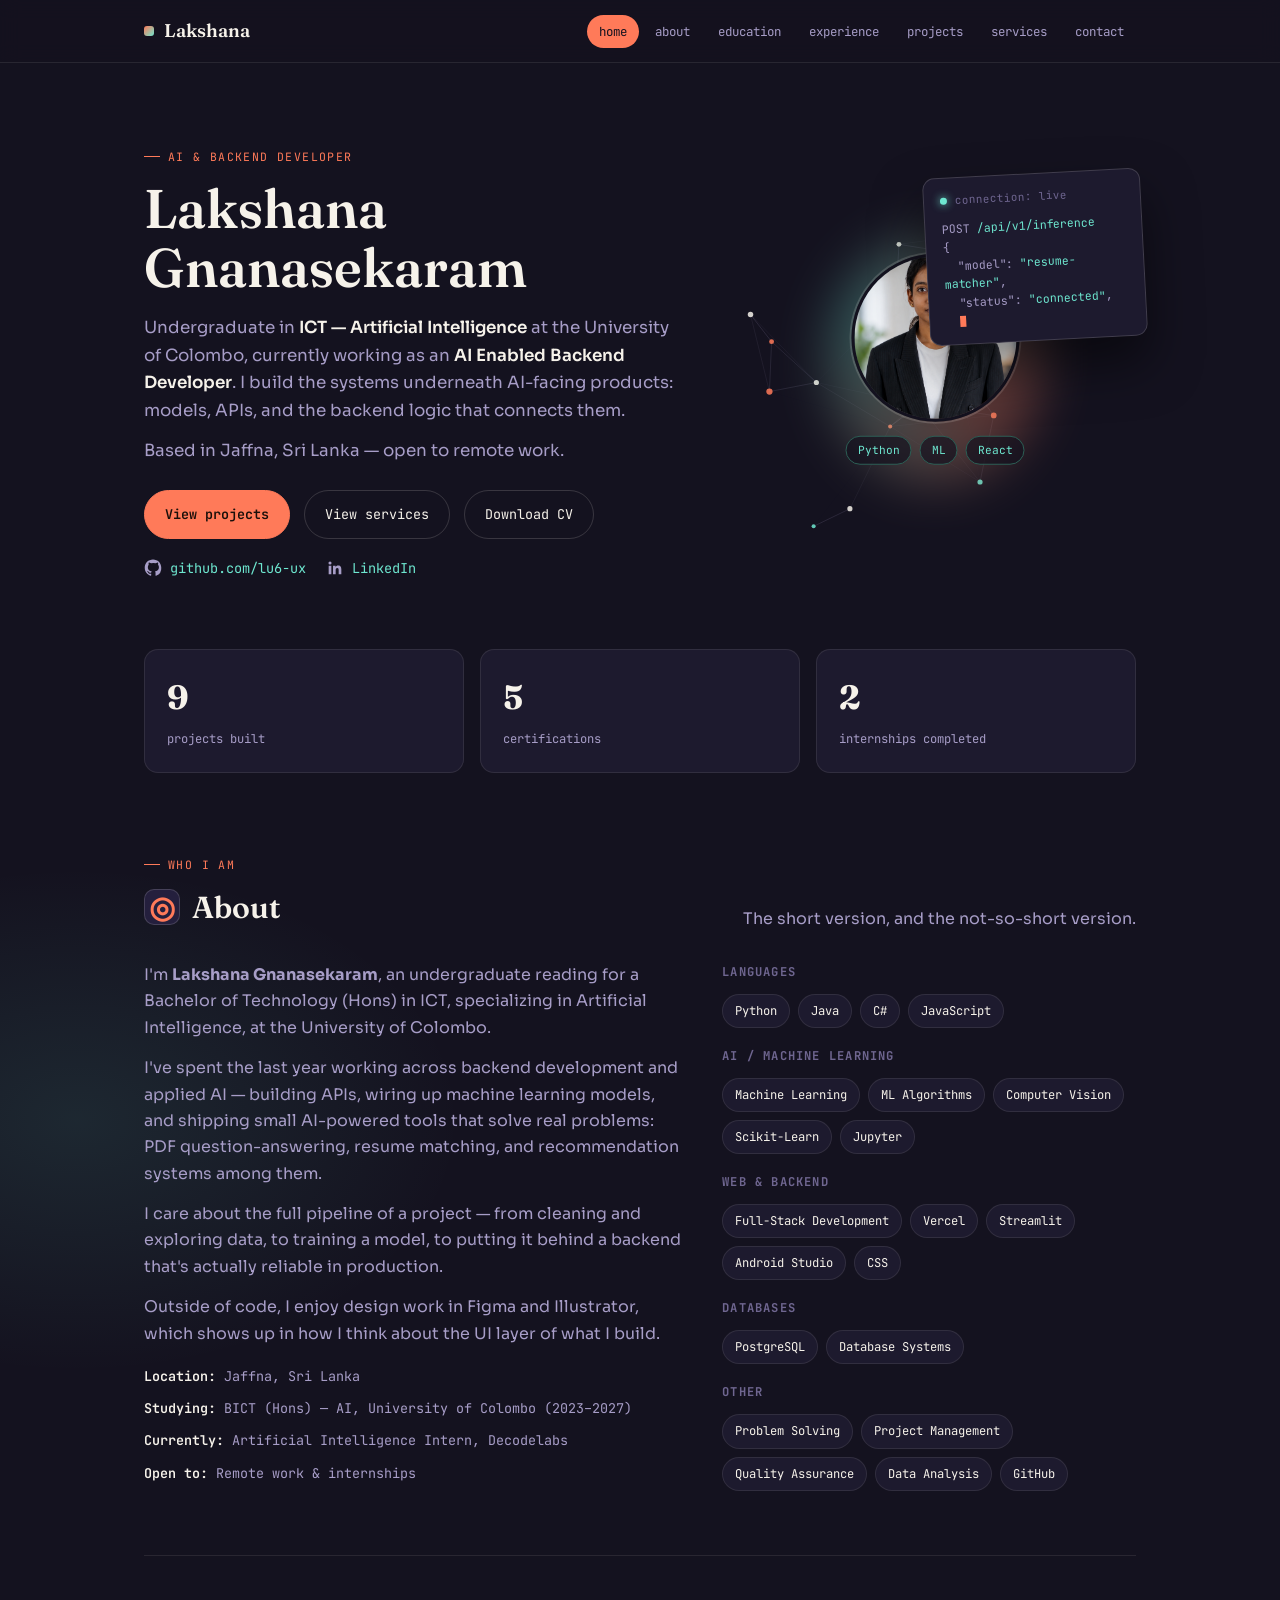
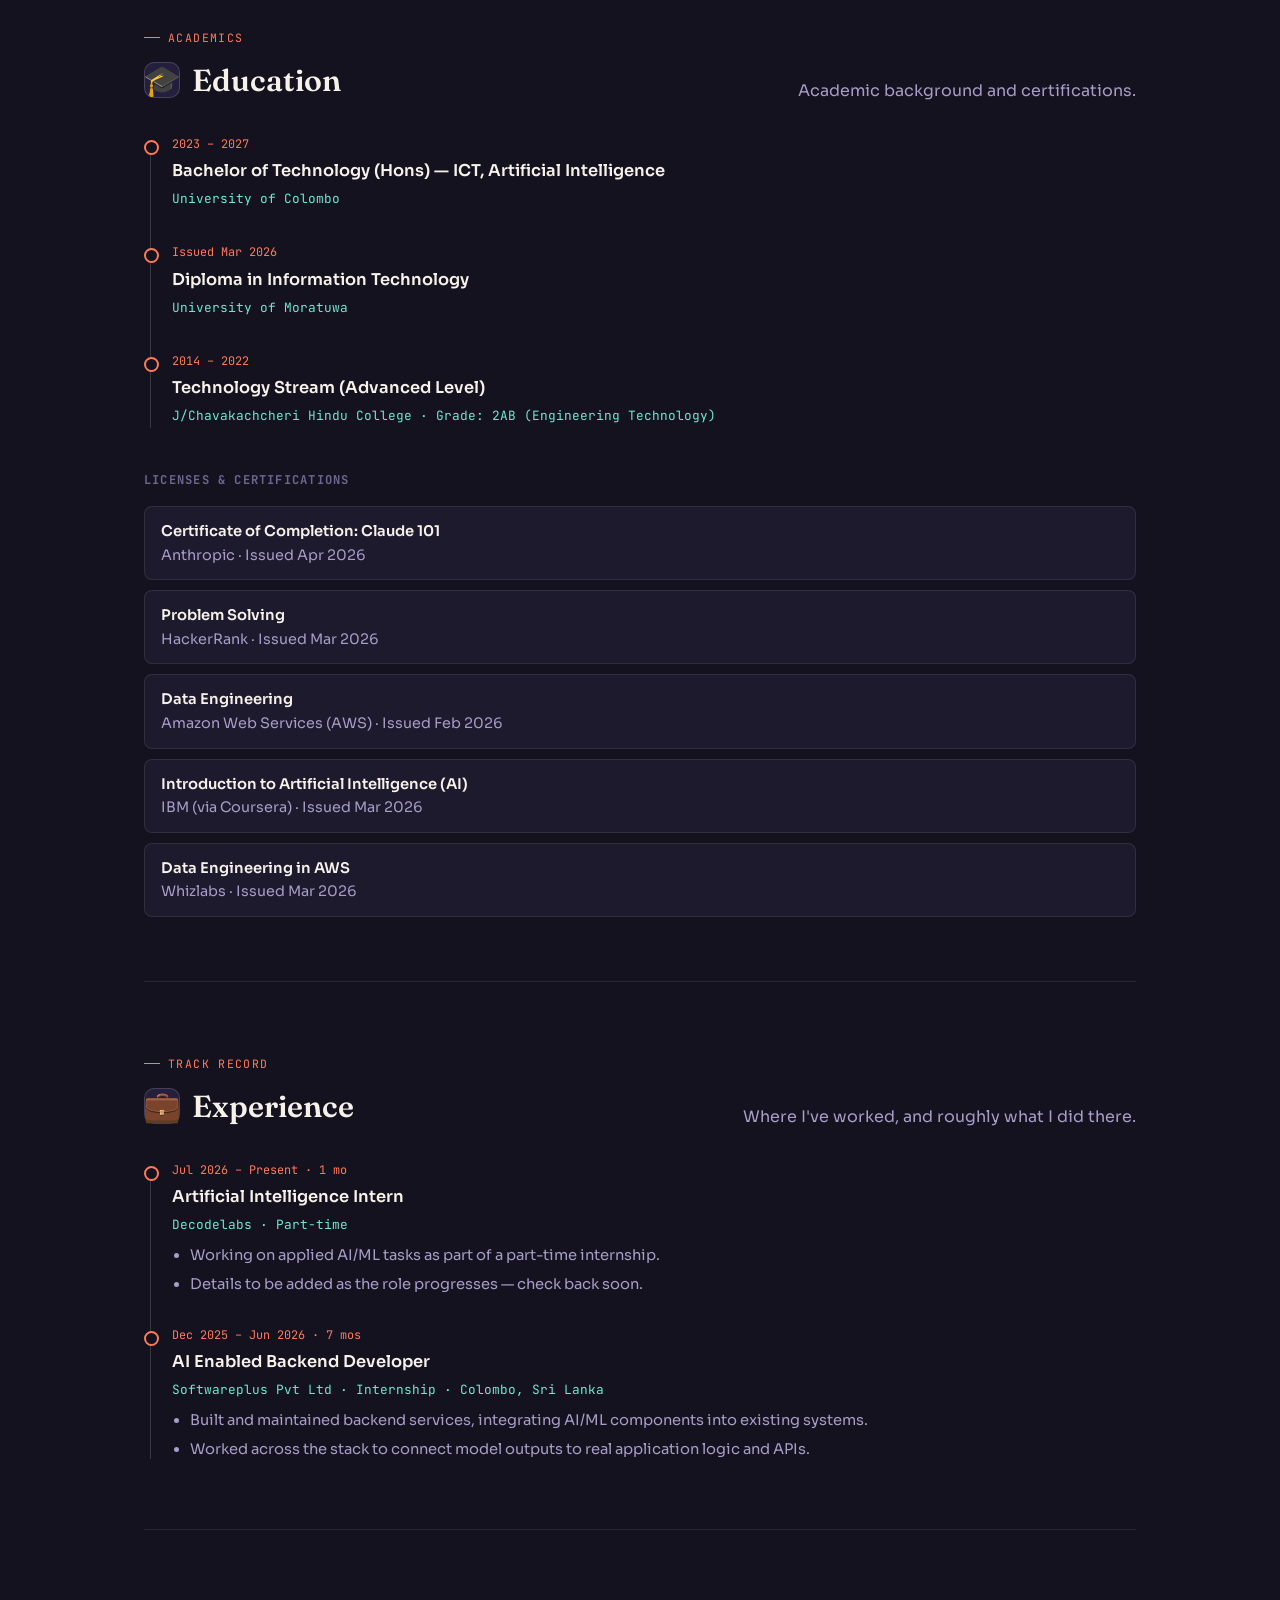
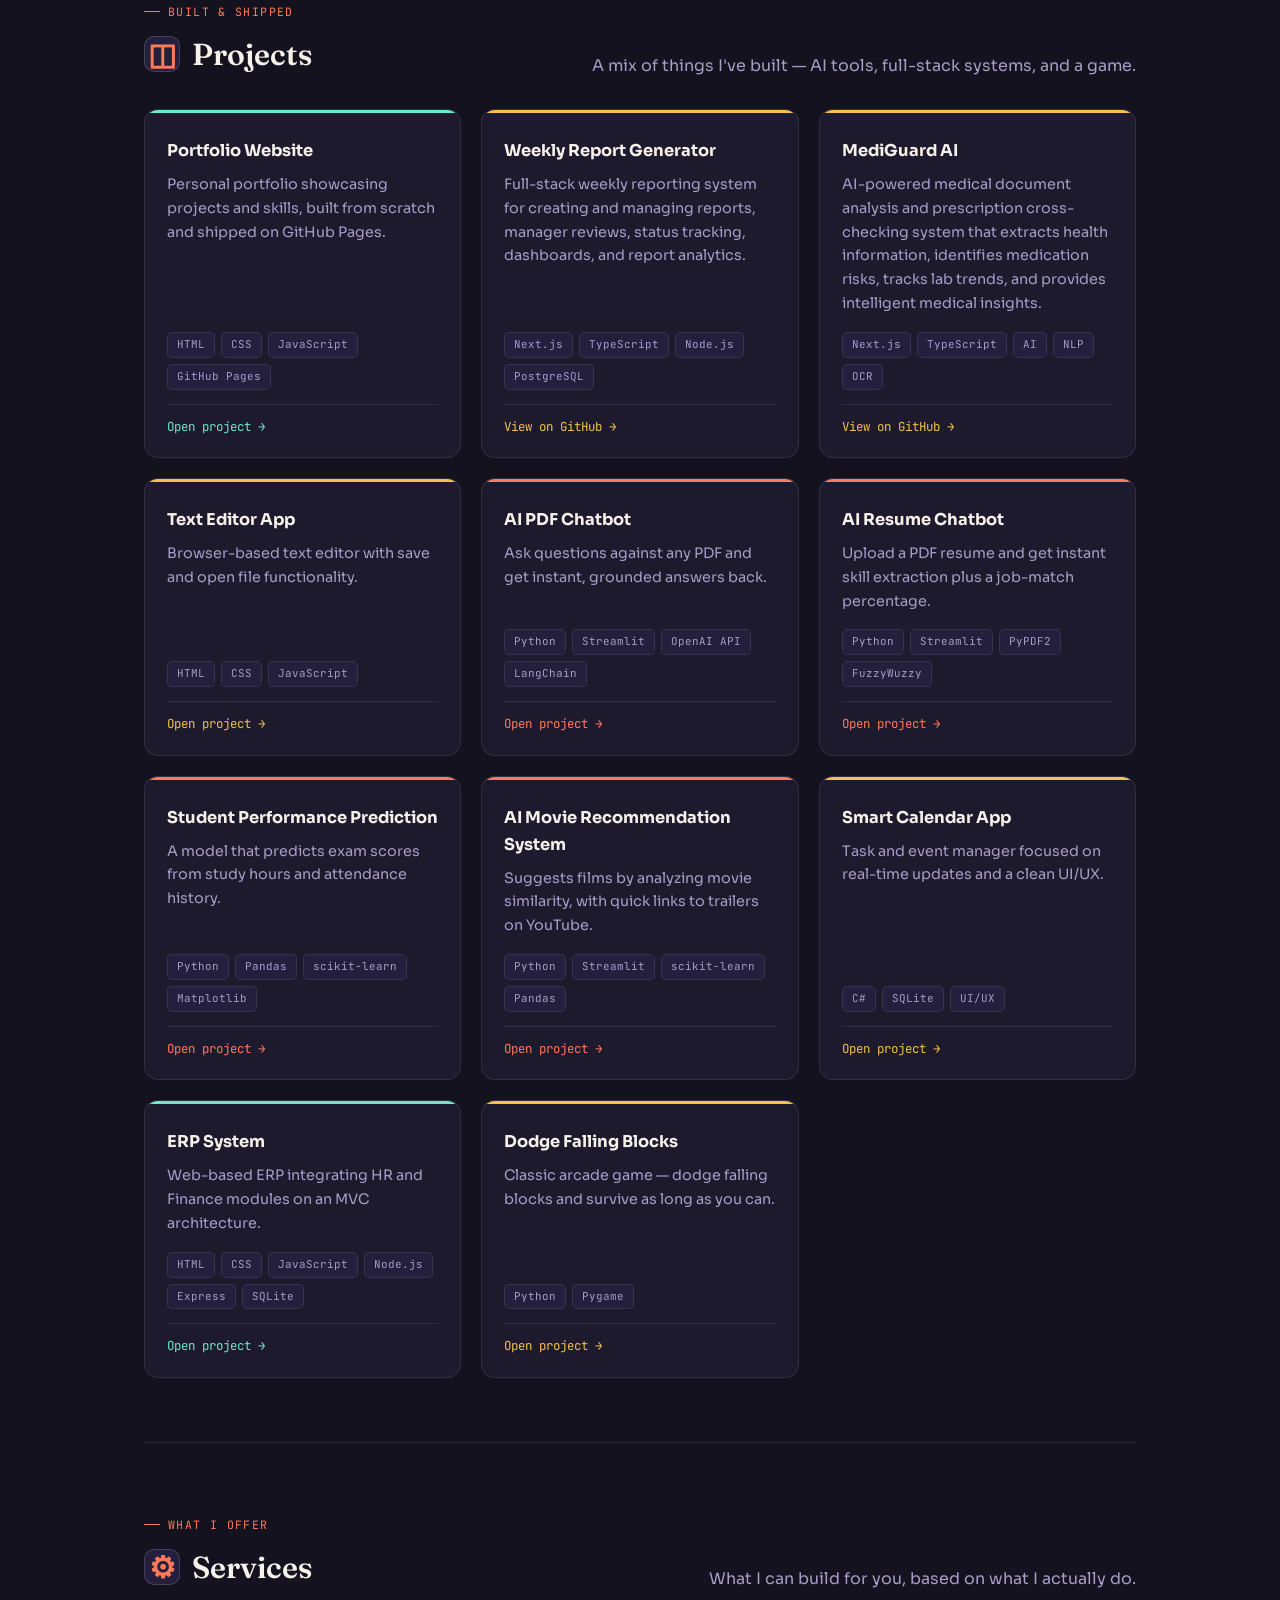
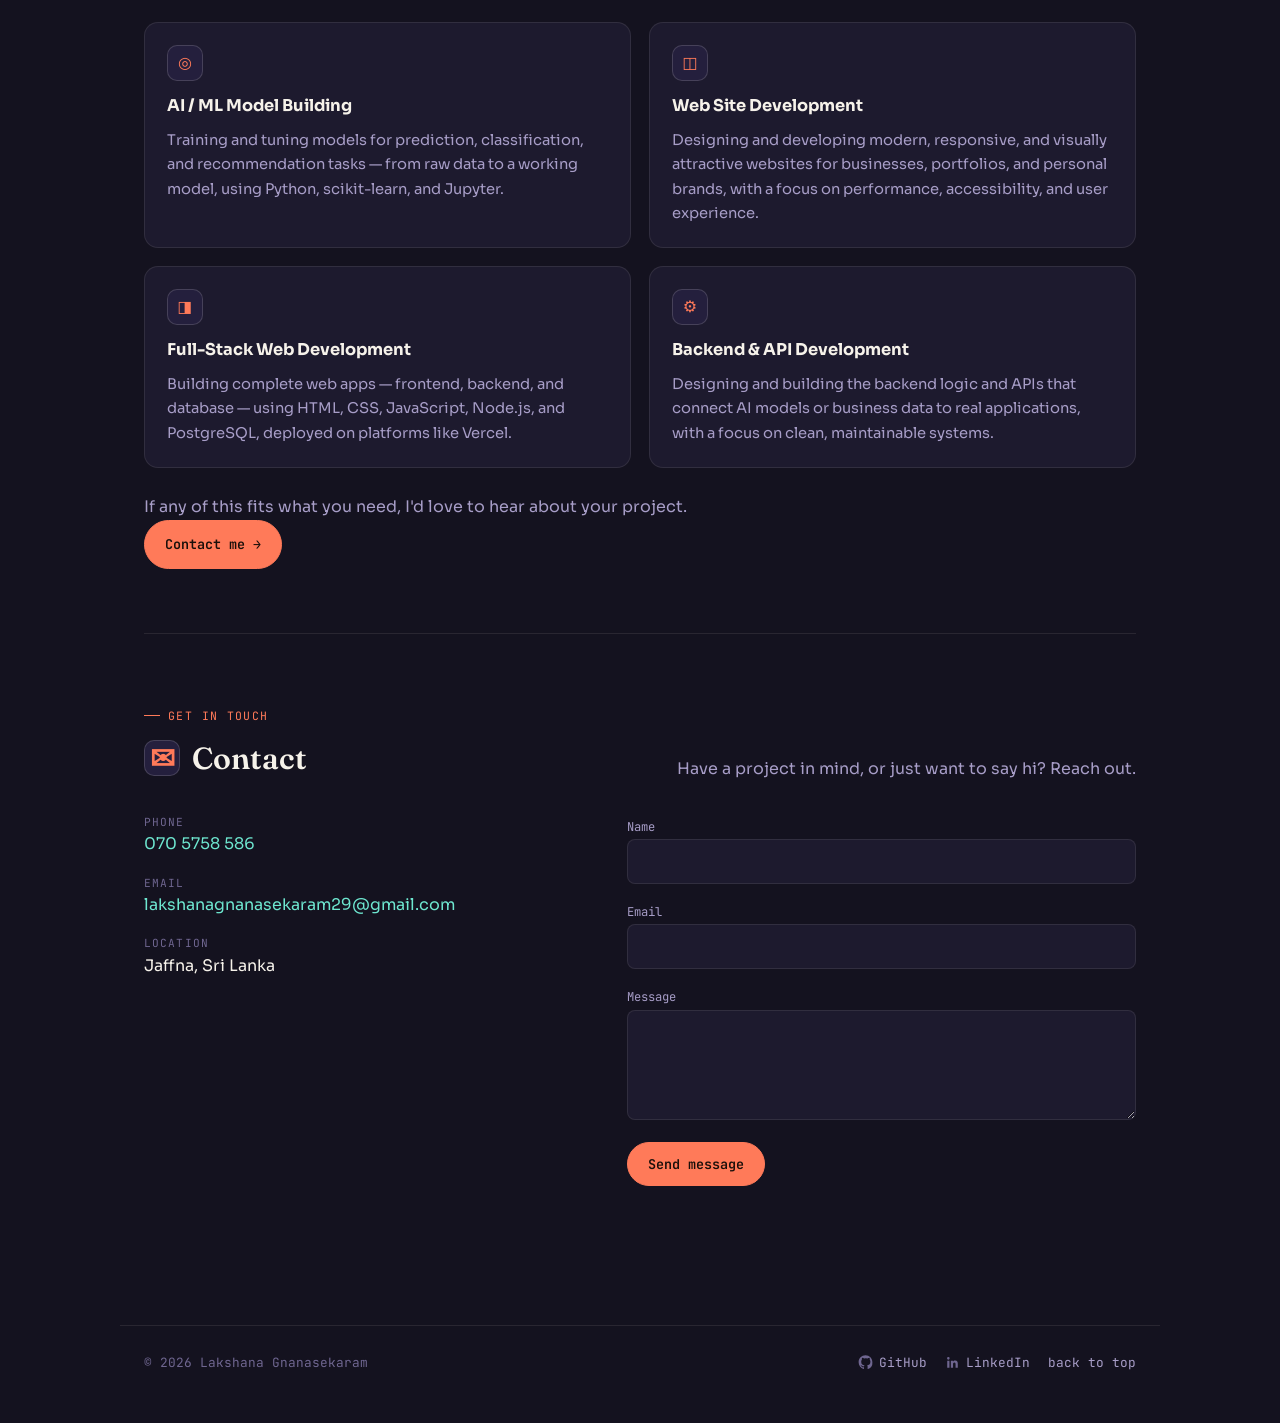
==== commit ee70682c: "Update index.html" ====
--- a/index.html
+++ b/index.html
@@ -221,7 +221,50 @@
         <div class="stack-tags"><span>HTML</span><span>CSS</span><span>JavaScript</span><span>GitHub Pages</span></div>
         <a class="open-link" href="https://lu6-ux.github.io/My_Portfolio/" target="_blank" rel="noopener">Open project →</a>
       </article>
-
+<article class="project-card" style="--accent:var(--gold);">
+  <h3>
+    <a href="https://github.com/lu6-ux/Weekly_Report_Generator" target="_blank" rel="noopener">
+      Weekly Report Generator
+    </a>
+  </h3>
+  <p>
+    Full-stack weekly reporting system for creating and managing reports, 
+    manager reviews, status tracking, dashboards, and report analytics.
+  </p>
+  <div class="stack-tags">
+    <span>Next.js</span>
+    <span>TypeScript</span>
+    <span>Node.js</span>
+    <span>PostgreSQL</span>
+  </div>
+  <a class="open-link" href="https://github.com/lu6-ux/Weekly_Report_Generator" target="_blank" rel="noopener">
+    View on GitHub →
+  </a>
+</article>
+
+
+<article class="project-card" style="--accent:var(--gold);">
+  <h3>
+    <a href="https://github.com/lu6-ux/MediGuard-AI" target="_blank" rel="noopener">
+      MediGuard AI
+    </a>
+  </h3>
+  <p>
+    AI-powered medical document analysis and prescription cross-checking system 
+    that extracts health information, identifies medication risks, tracks lab 
+    trends, and provides intelligent medical insights.
+  </p>
+  <div class="stack-tags">
+    <span>Next.js</span>
+    <span>TypeScript</span>
+    <span>AI</span>
+    <span>NLP</span>
+    <span>OCR</span>
+  </div>
+  <a class="open-link" href="https://github.com/lu6-ux/MediGuard-AI" target="_blank" rel="noopener">
+    View on GitHub →
+  </a>
+</article>
       <article class="project-card" style="--accent:var(--gold);">
         <h3><a href="https://lu6-ux.github.io/text-editor-Application/" target="_blank" rel="noopener">Text Editor App</a></h3>
         <p>Browser-based text editor with save and open file functionality.</p>
@@ -383,4 +426,4 @@
 
 <script src="script.js"></script>
 </body>
-</html>+</html>
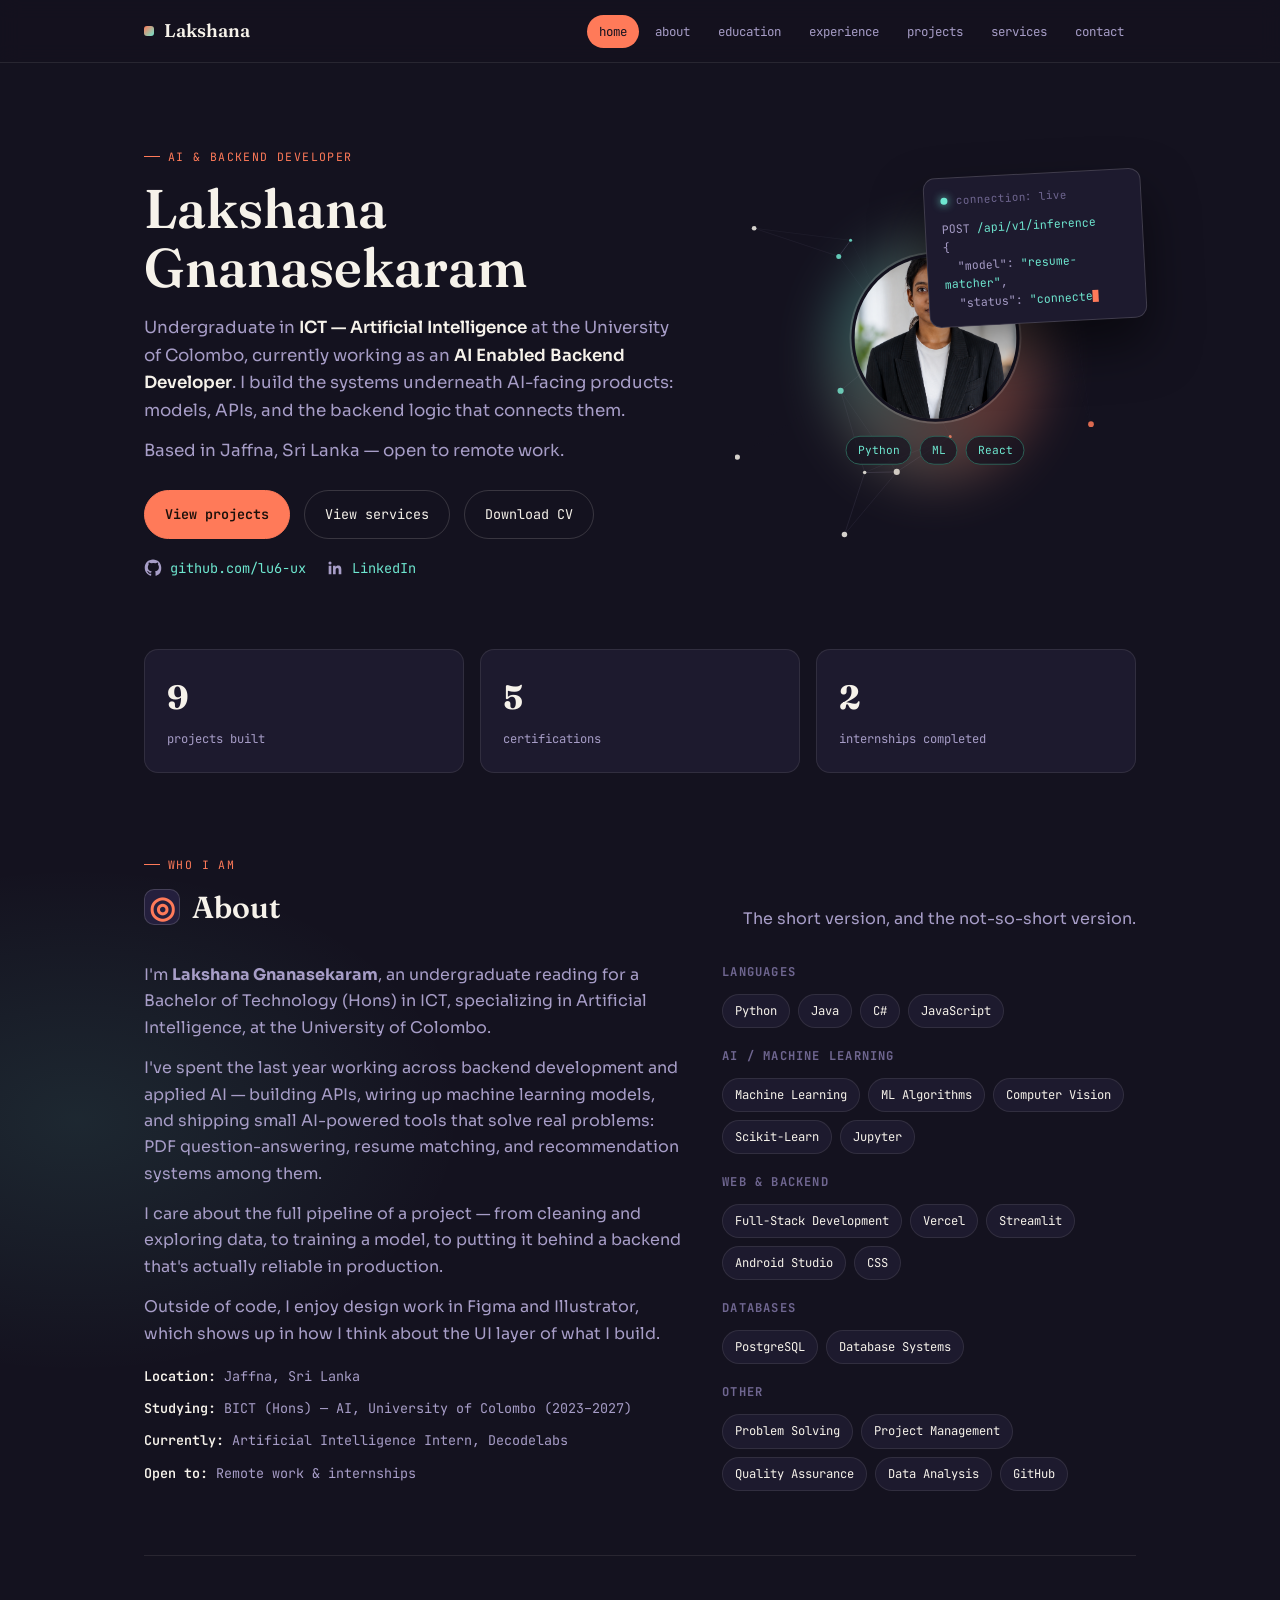
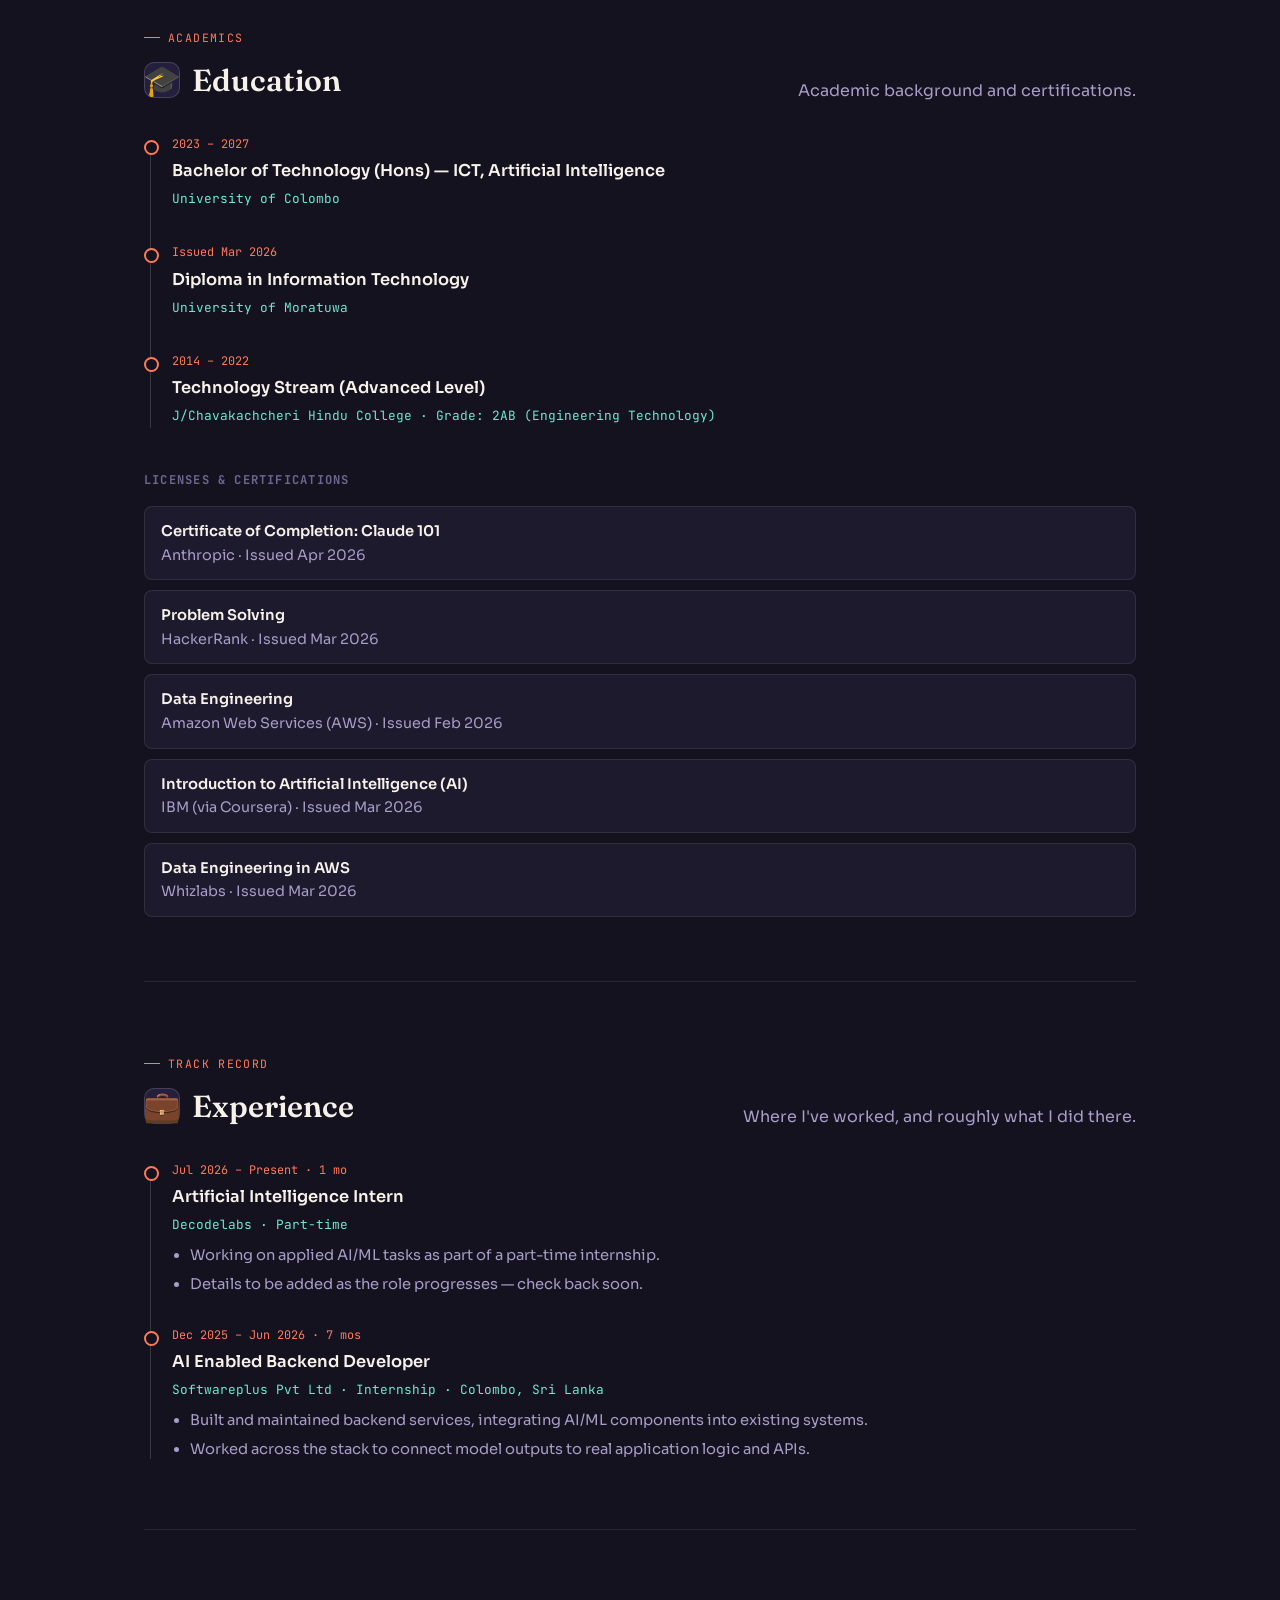
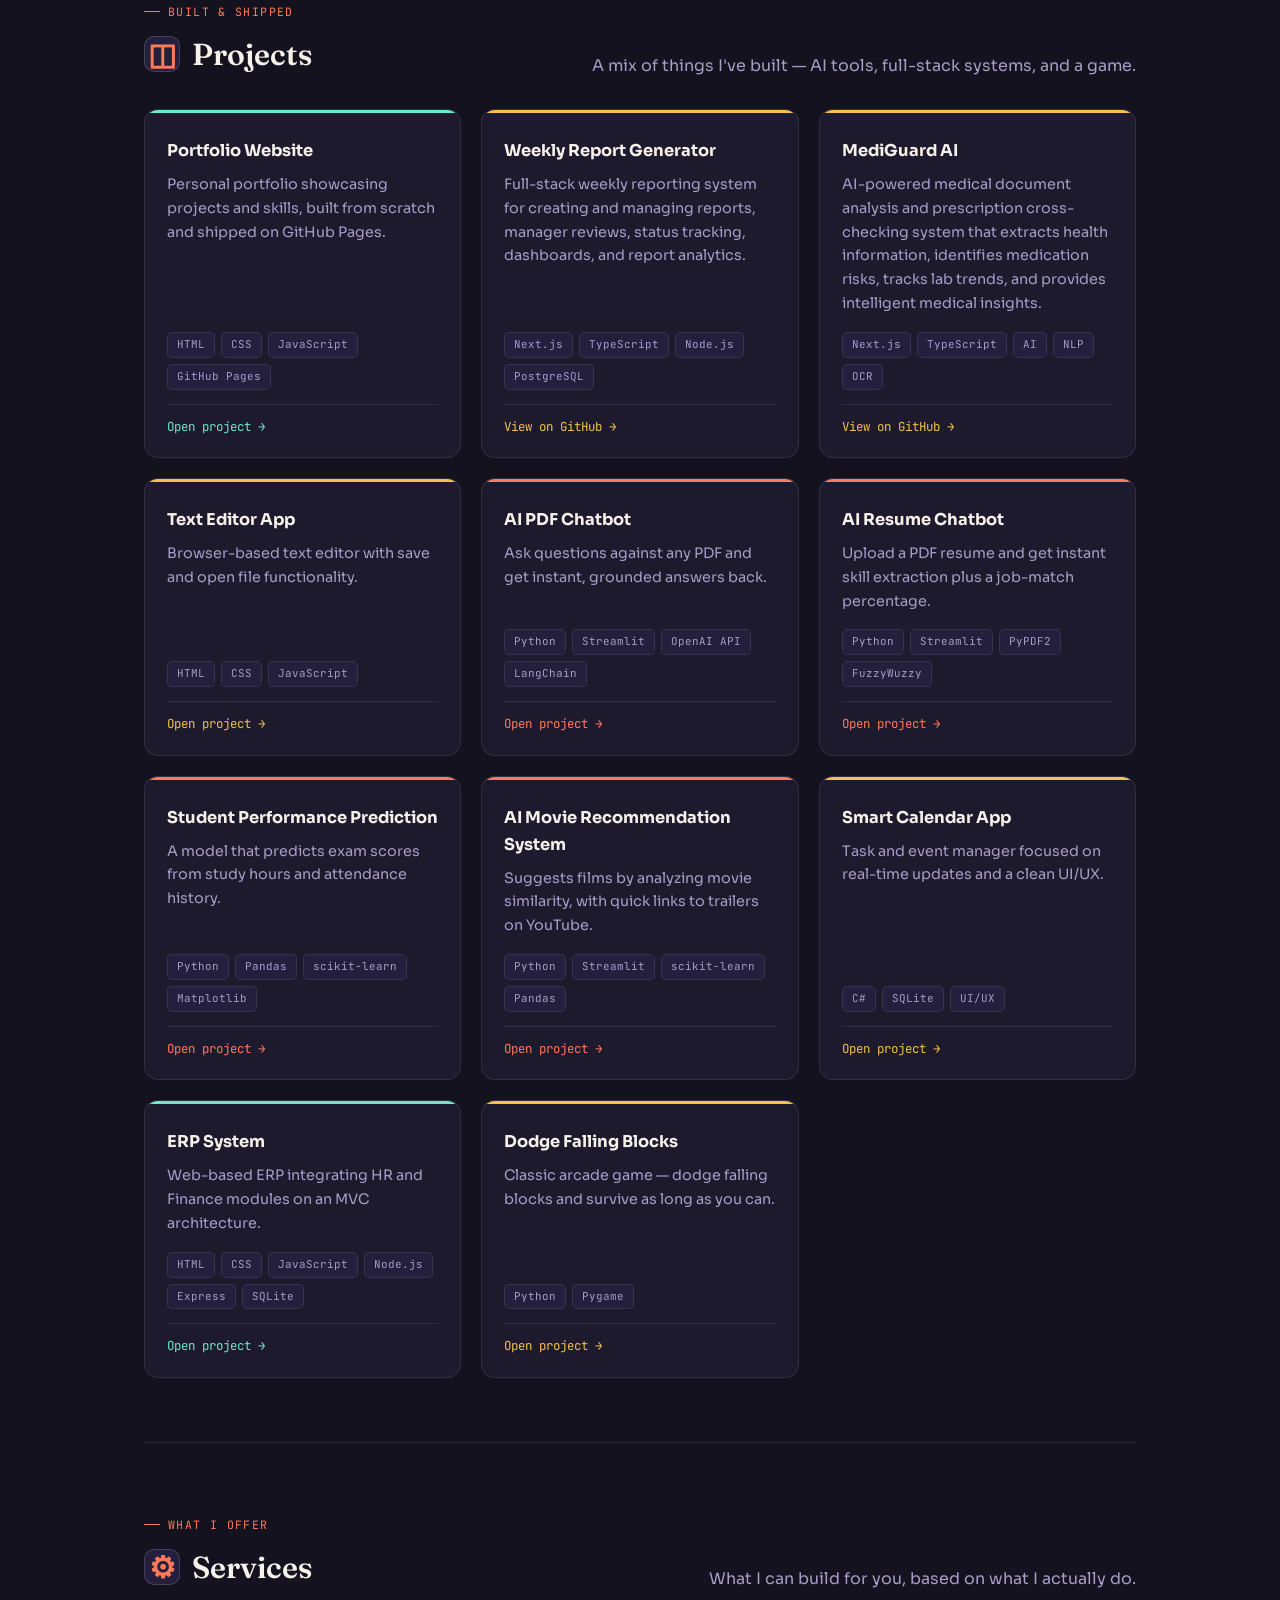
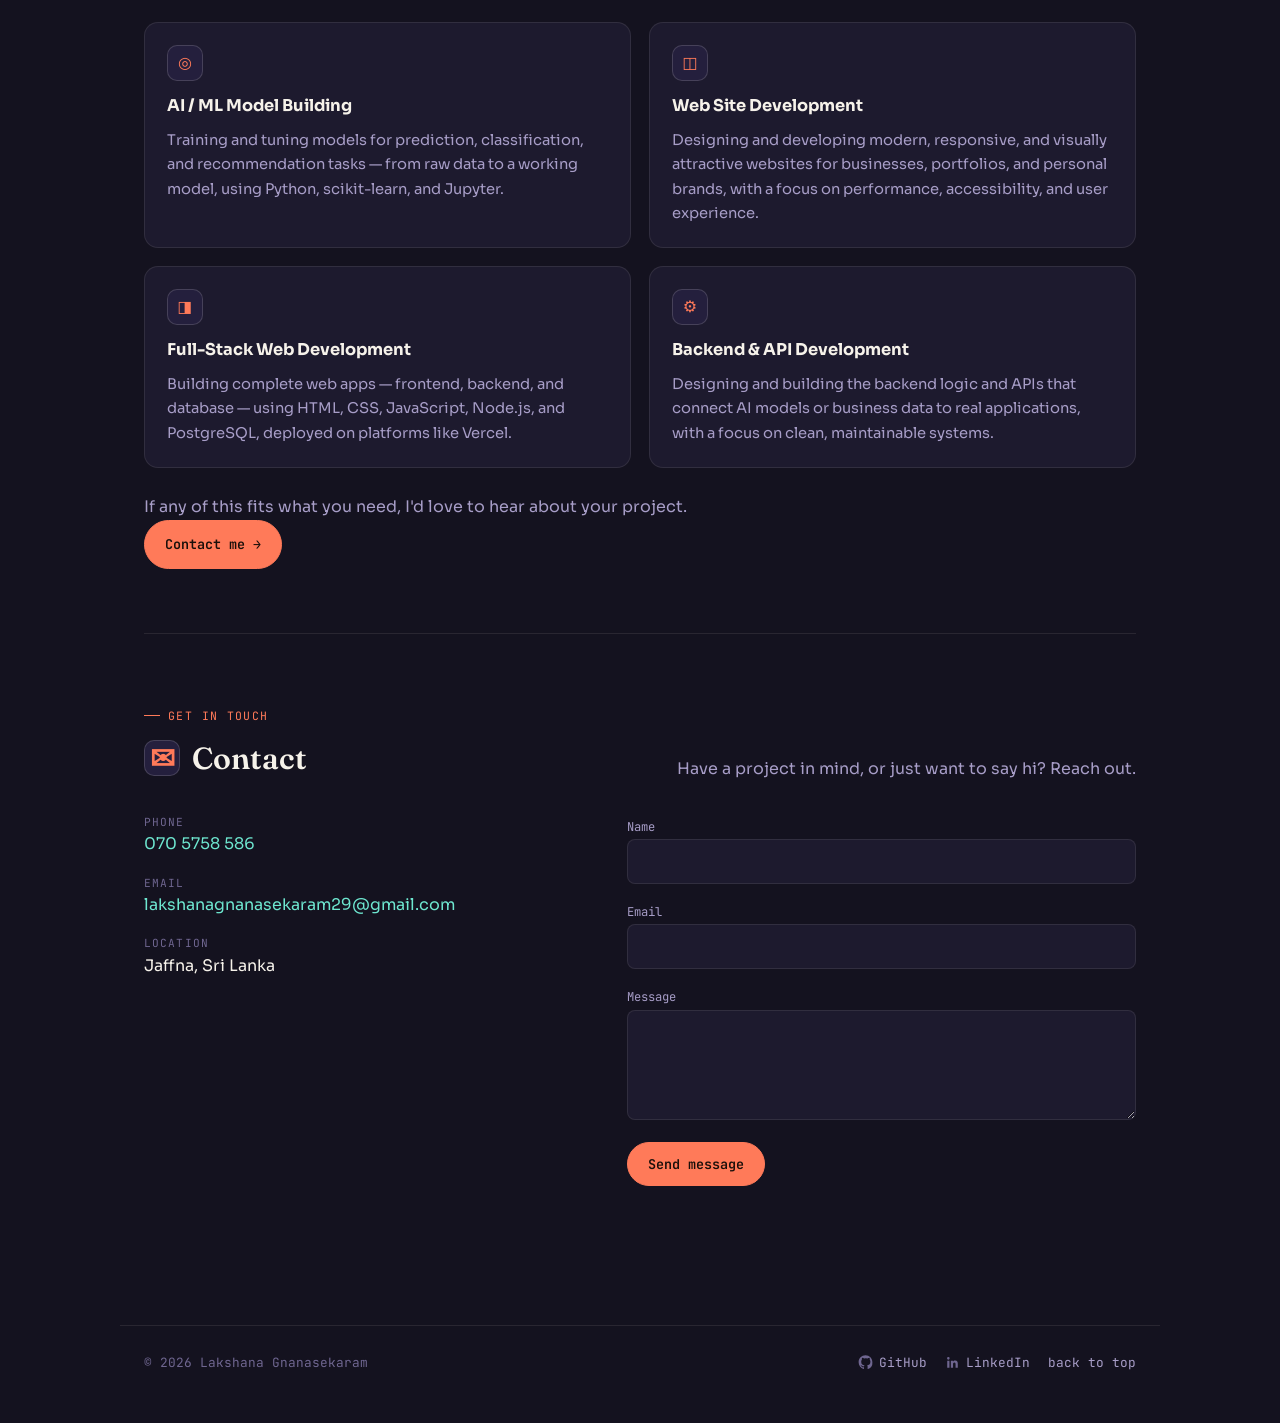
==== commit e17a5c72: "Update title to reflect Software Engineer role" ====
--- a/index.html
+++ b/index.html
@@ -3,7 +3,7 @@
 <head>
 <meta charset="UTF-8">
 <meta name="viewport" content="width=device-width, initial-scale=1.0">
-<title>Lakshana Gnanasekaram | AI &amp; Backend Developer</title>
+<title>Lakshana Gnanasekaram | AI &amp; Software Engineer</title>
 <meta name="description" content="Portfolio of Lakshana Gnanasekaram — AI/ML enthusiast and Backend Developer from Jaffna, Sri Lanka.">
 <link rel="preconnect" href="https://fonts.googleapis.com">
 <link rel="preconnect" href="https://fonts.gstatic.com" crossorigin>
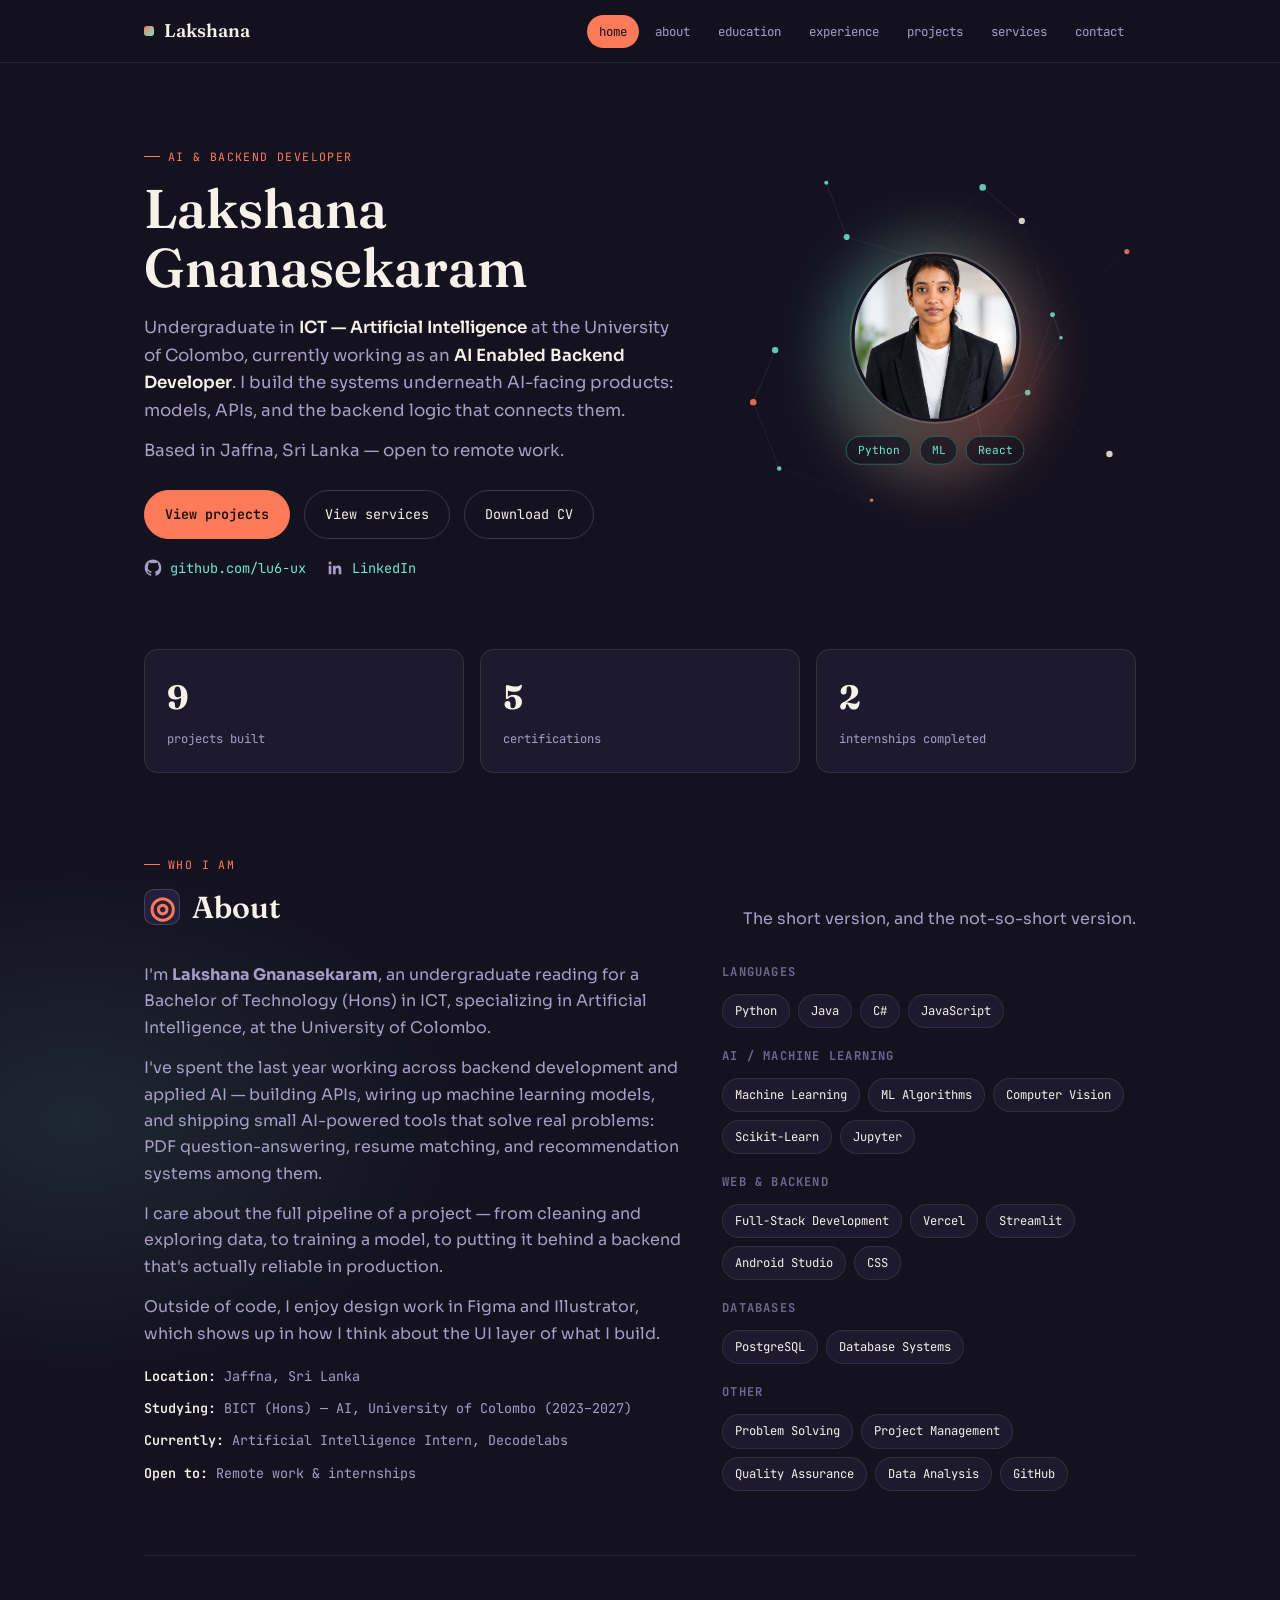
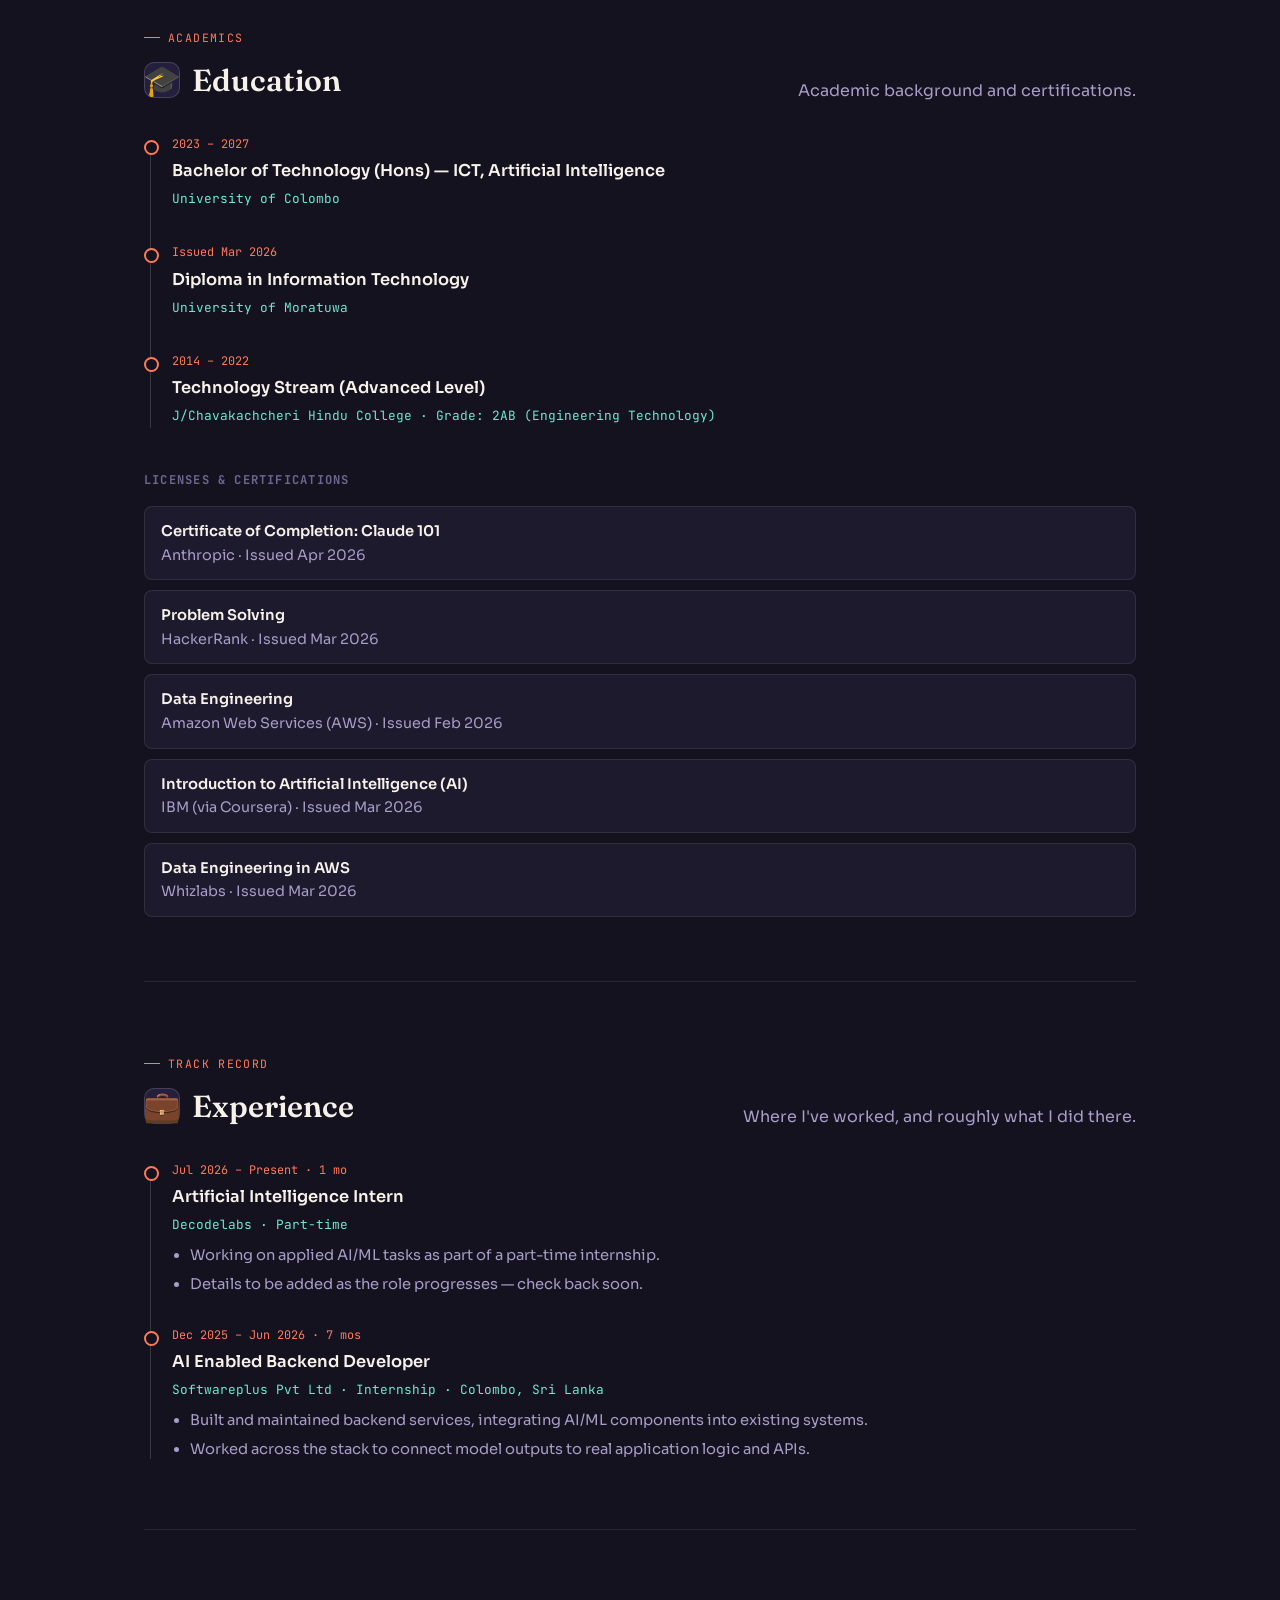
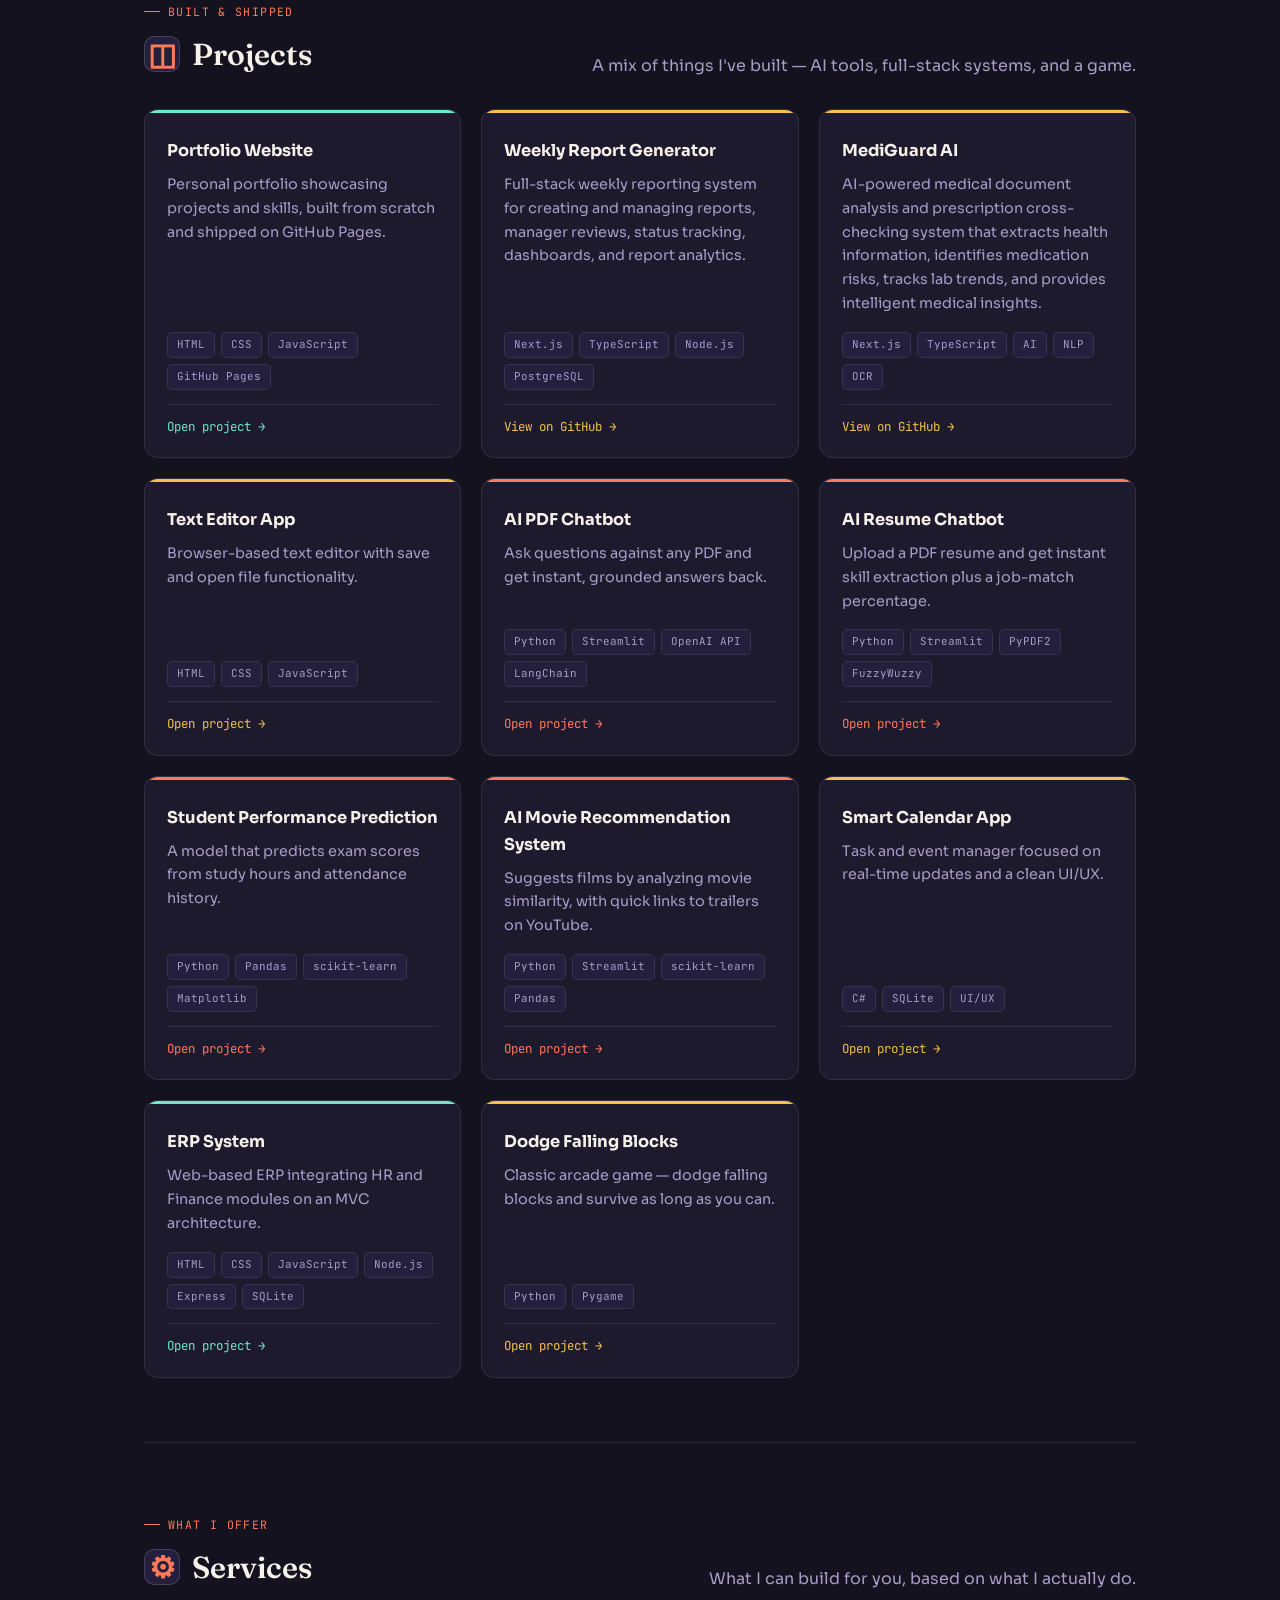
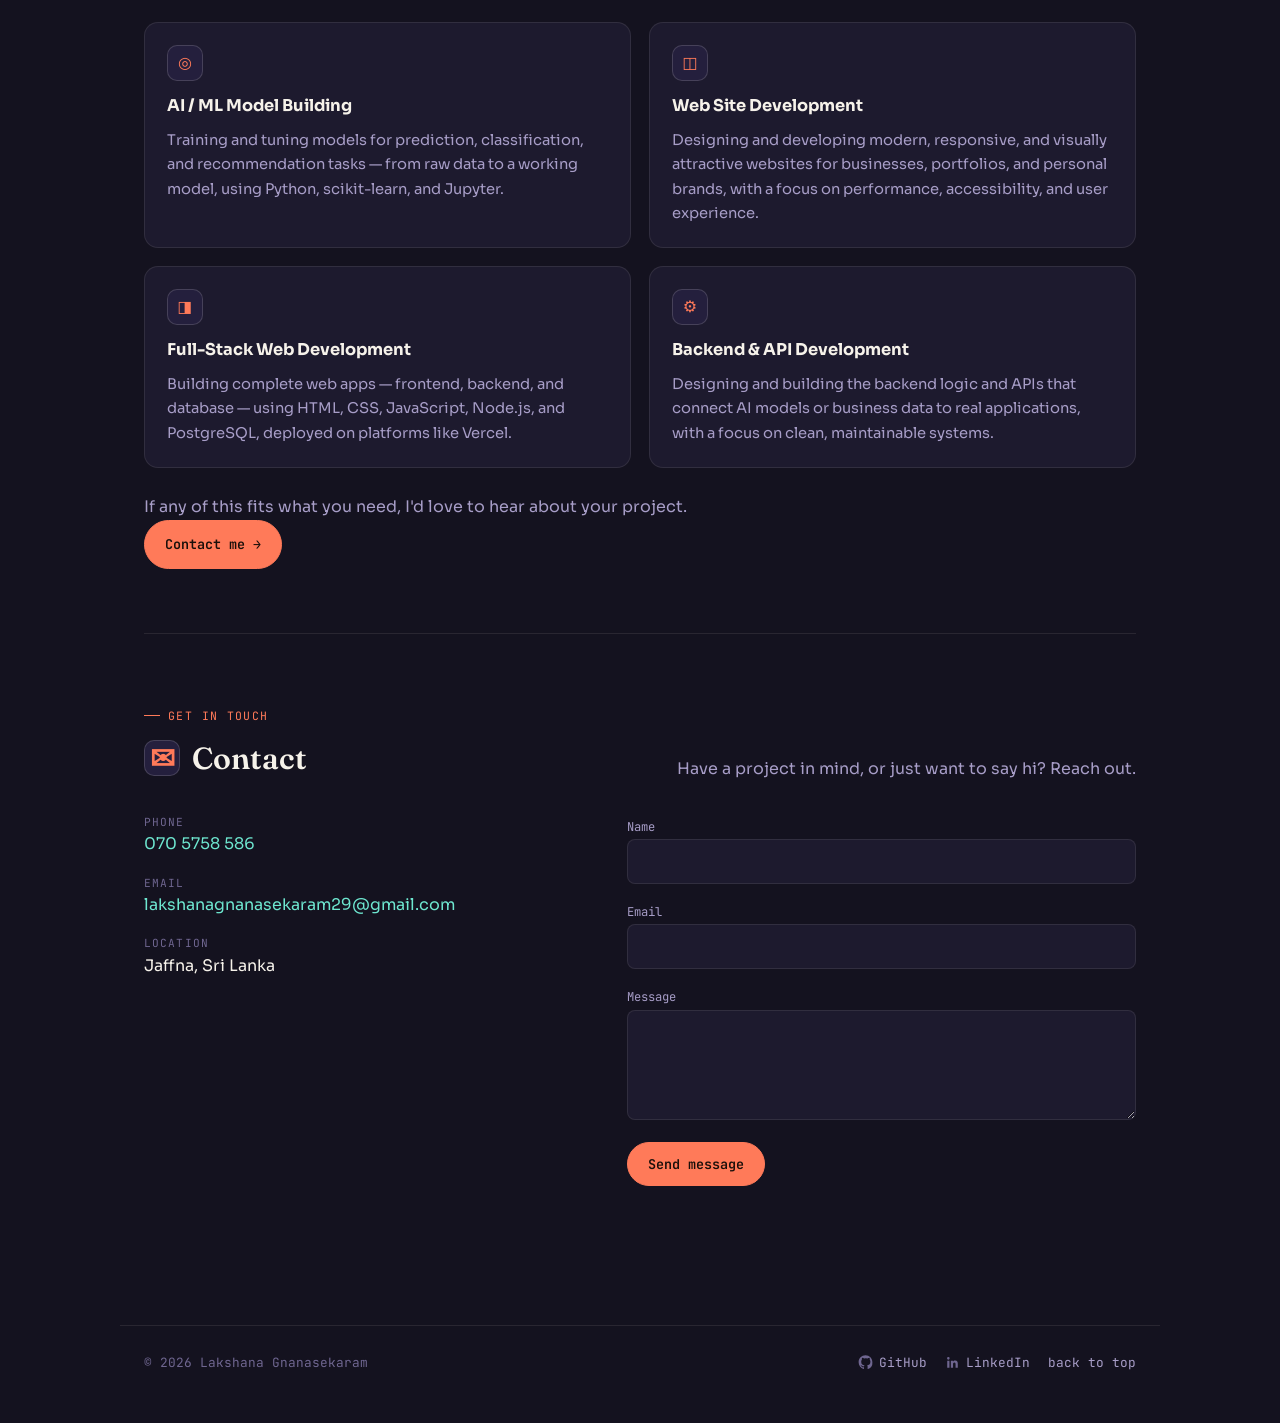
==== commit 7ab497fb: "Remove requirement card from index.html Removed the requirement card section from the HTML." ====
--- a/index.html
+++ b/index.html
@@ -64,10 +64,7 @@
           <span class="chip">Python</span><span class="chip">ML</span><span class="chip">React</span>
         </div>
       </div>
-      <div class="req-card">
-        <div class="req-top"><span class="lit"></span>connection: live</div>
-        <pre id="reqText"></pre>
-      </div>
+      
     </div>
   </div>
 </section>
--- a/style.css
+++ b/style.css
@@ -106,20 +106,7 @@
 .chip-row{ display:flex; gap:8px; flex-wrap:wrap; justify-content:center; }
 .chip{ font-family: var(--mono); font-size: 0.7rem; color: var(--cyan); border: 1px solid var(--cyan-dim); border-radius: 999px; padding: 4px 11px; background: rgba(20,18,31,0.7); }
 
-.req-card{
-  position:absolute; z-index: 3; width: 218px;
-  background: var(--surface); border: 1px solid var(--border-strong); border-radius: 12px;
-  padding: 14px 16px; box-shadow: 0 26px 50px rgba(0,0,0,0.5);
-  top: -6px; right: -8px; transform: rotate(-3deg);
-}
-.req-card .req-top{ display:flex; align-items:center; gap: 8px; font-family: var(--mono); font-size: 0.68rem; color: var(--muted-dim); margin-bottom: 10px; }
-.req-card .req-top .lit{ width:7px; height:7px; border-radius:50%; background: var(--cyan); box-shadow: 0 0 8px var(--cyan); }
-.req-card pre{ margin:0; font-family: var(--mono); font-size: 0.72rem; line-height: 1.6; color: var(--muted); white-space: pre-wrap; min-height: 5.6em; }
-.req-card .k{ color: var(--coral); }
-.req-card .s{ color: var(--cyan); }
-.req-card .cur{ display:inline-block; width:6px; height:1em; background: var(--coral); vertical-align:-2px; animation: blink 1s steps(1) infinite; }
-@keyframes blink{ 0%,49%{opacity:1;} 50%,100%{opacity:0;} }
-@media(max-width: 860px){ .req-card{ display:none; } }
+
 @media(max-width: 640px){ .hero-visual{ height: 280px; } }
 
 /* ============================================================
@@ -225,4 +212,4 @@
 @media(max-width: 640px){
   .hero{ padding: 56px 20px 30px; }
   section.block{ padding: 46px 0; }
-}+}
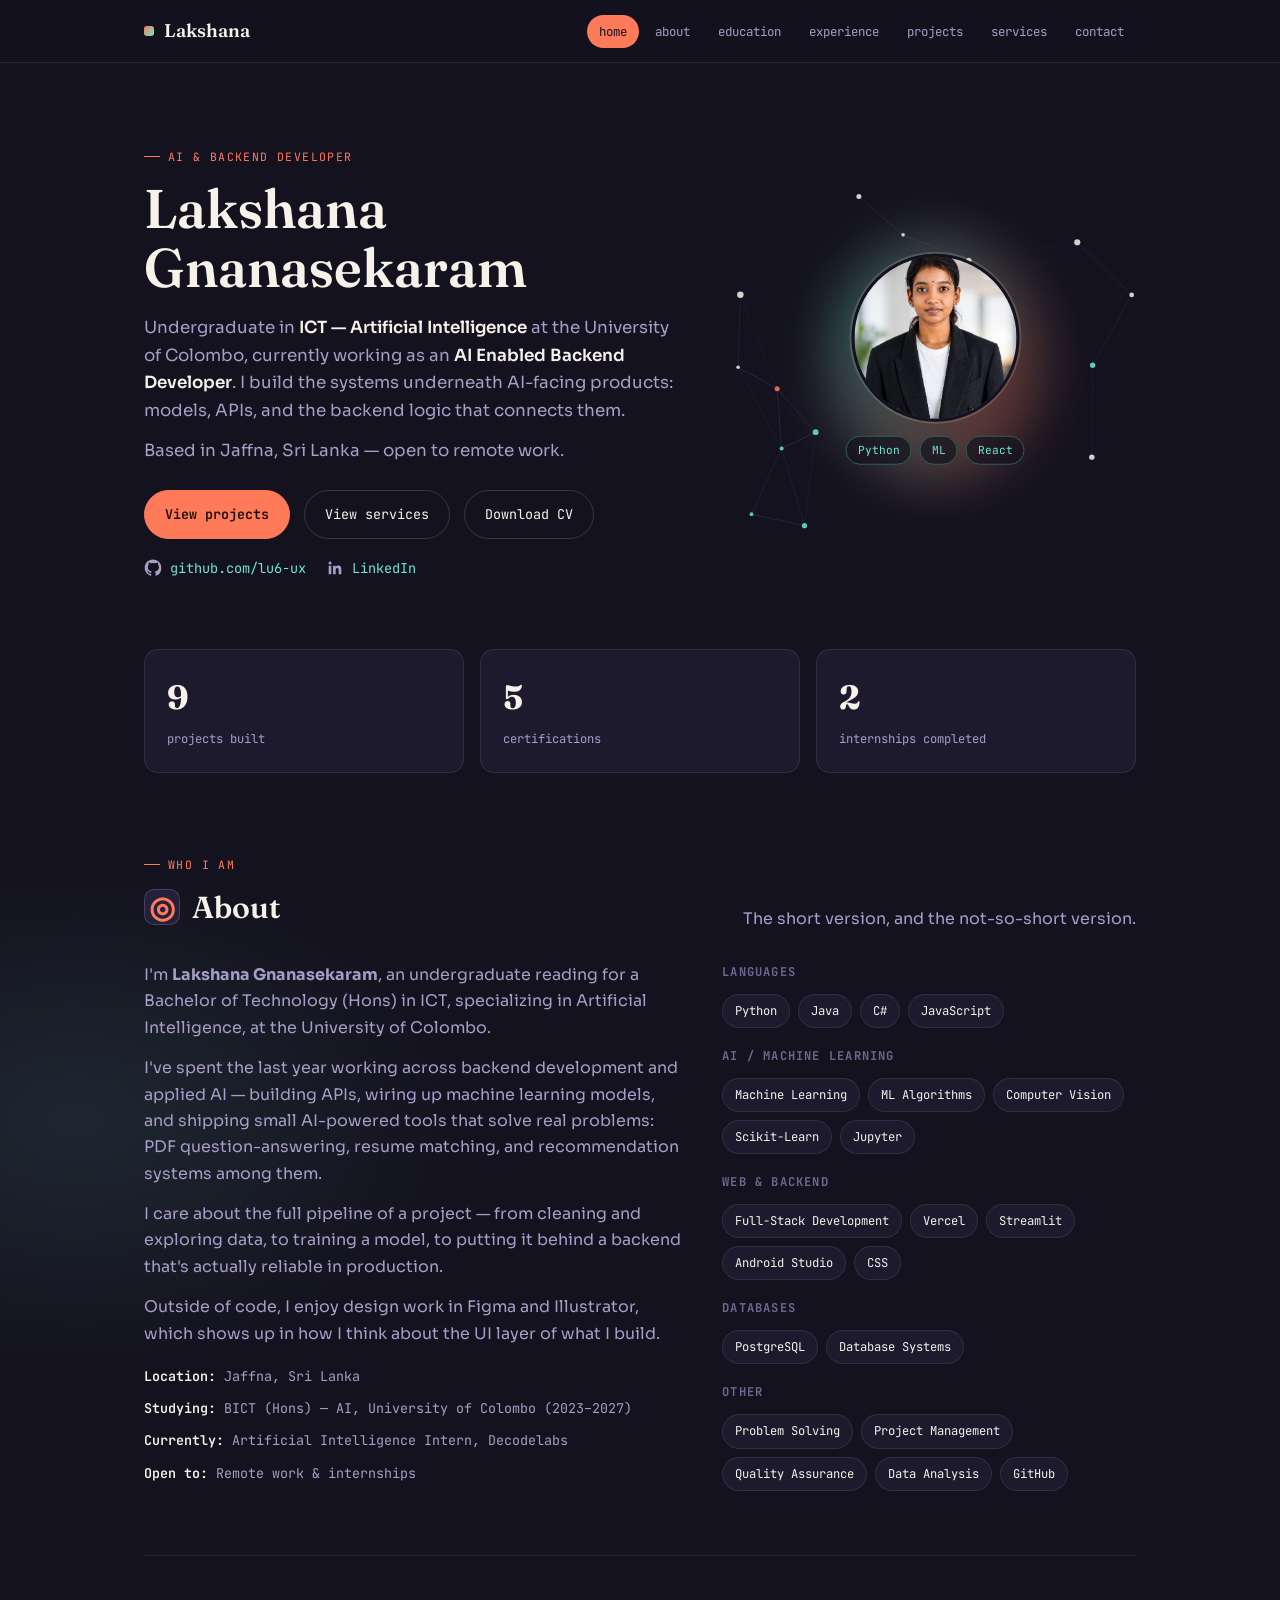
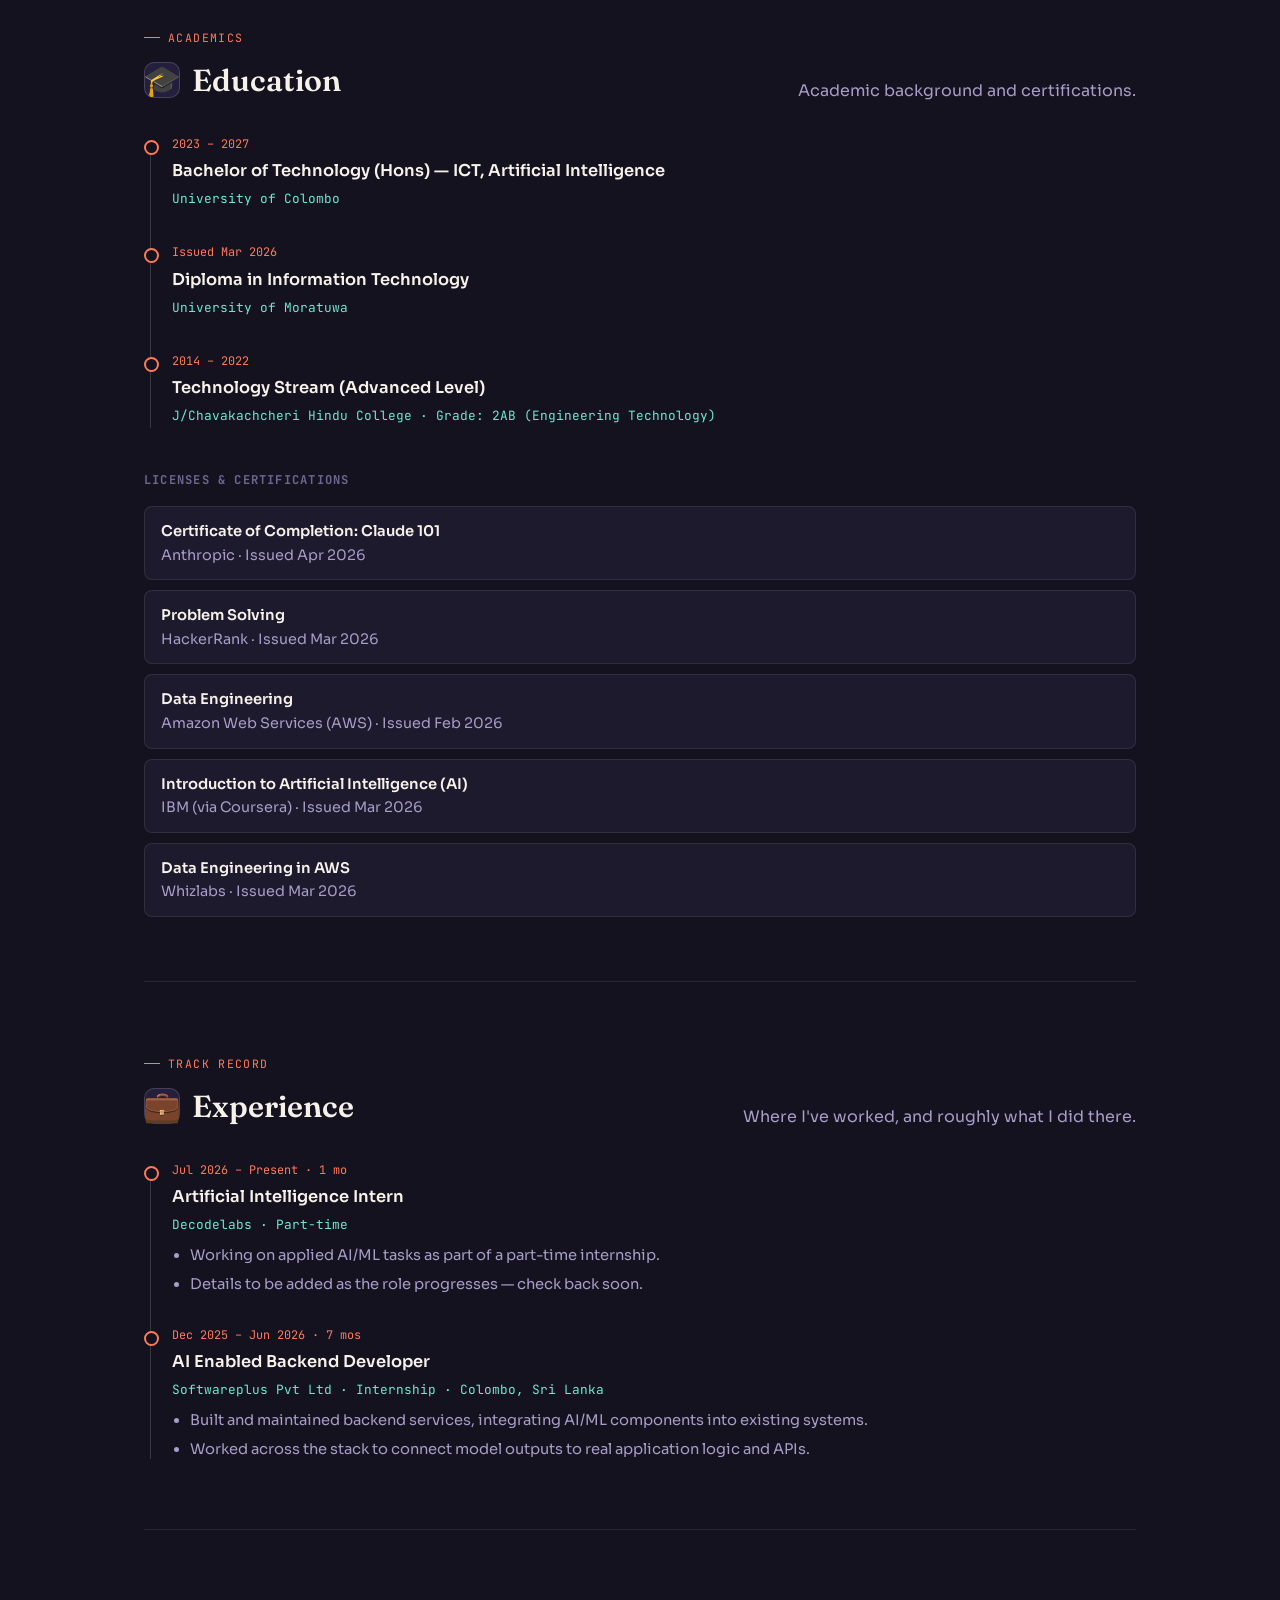
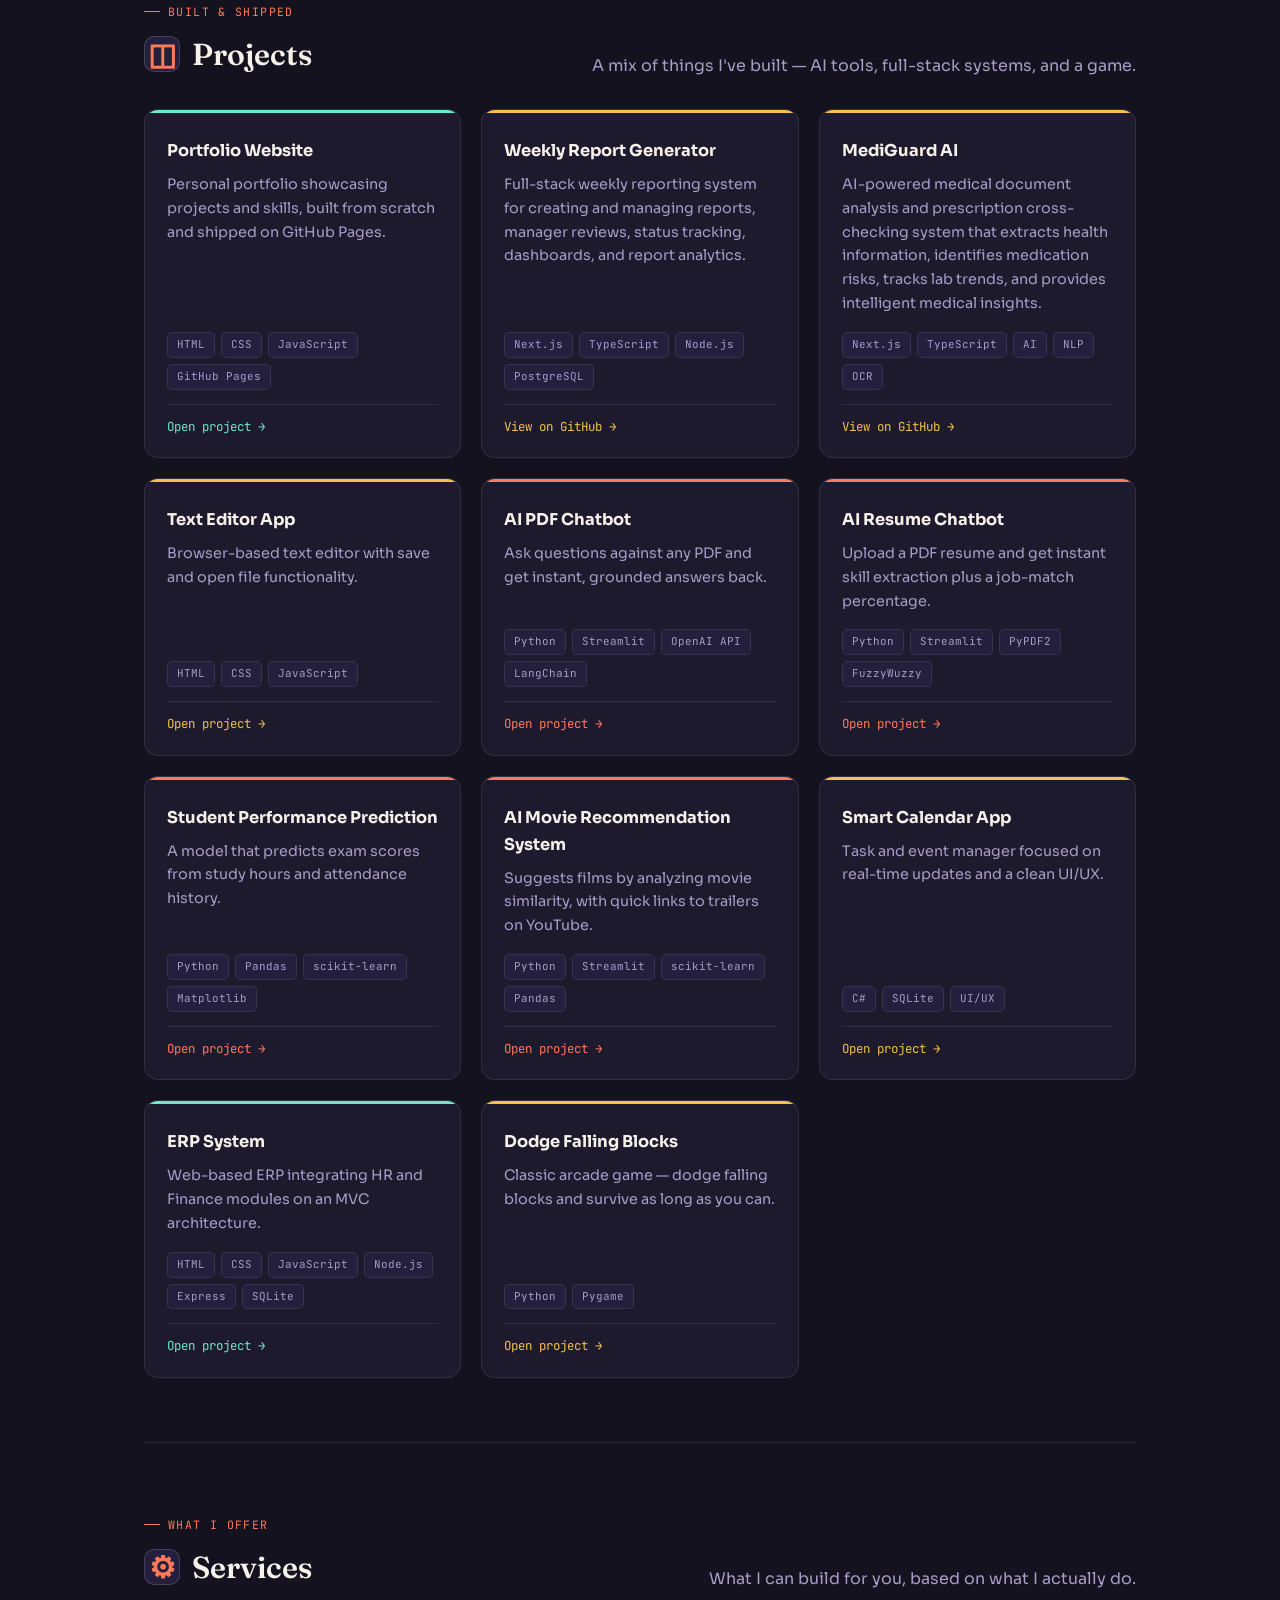
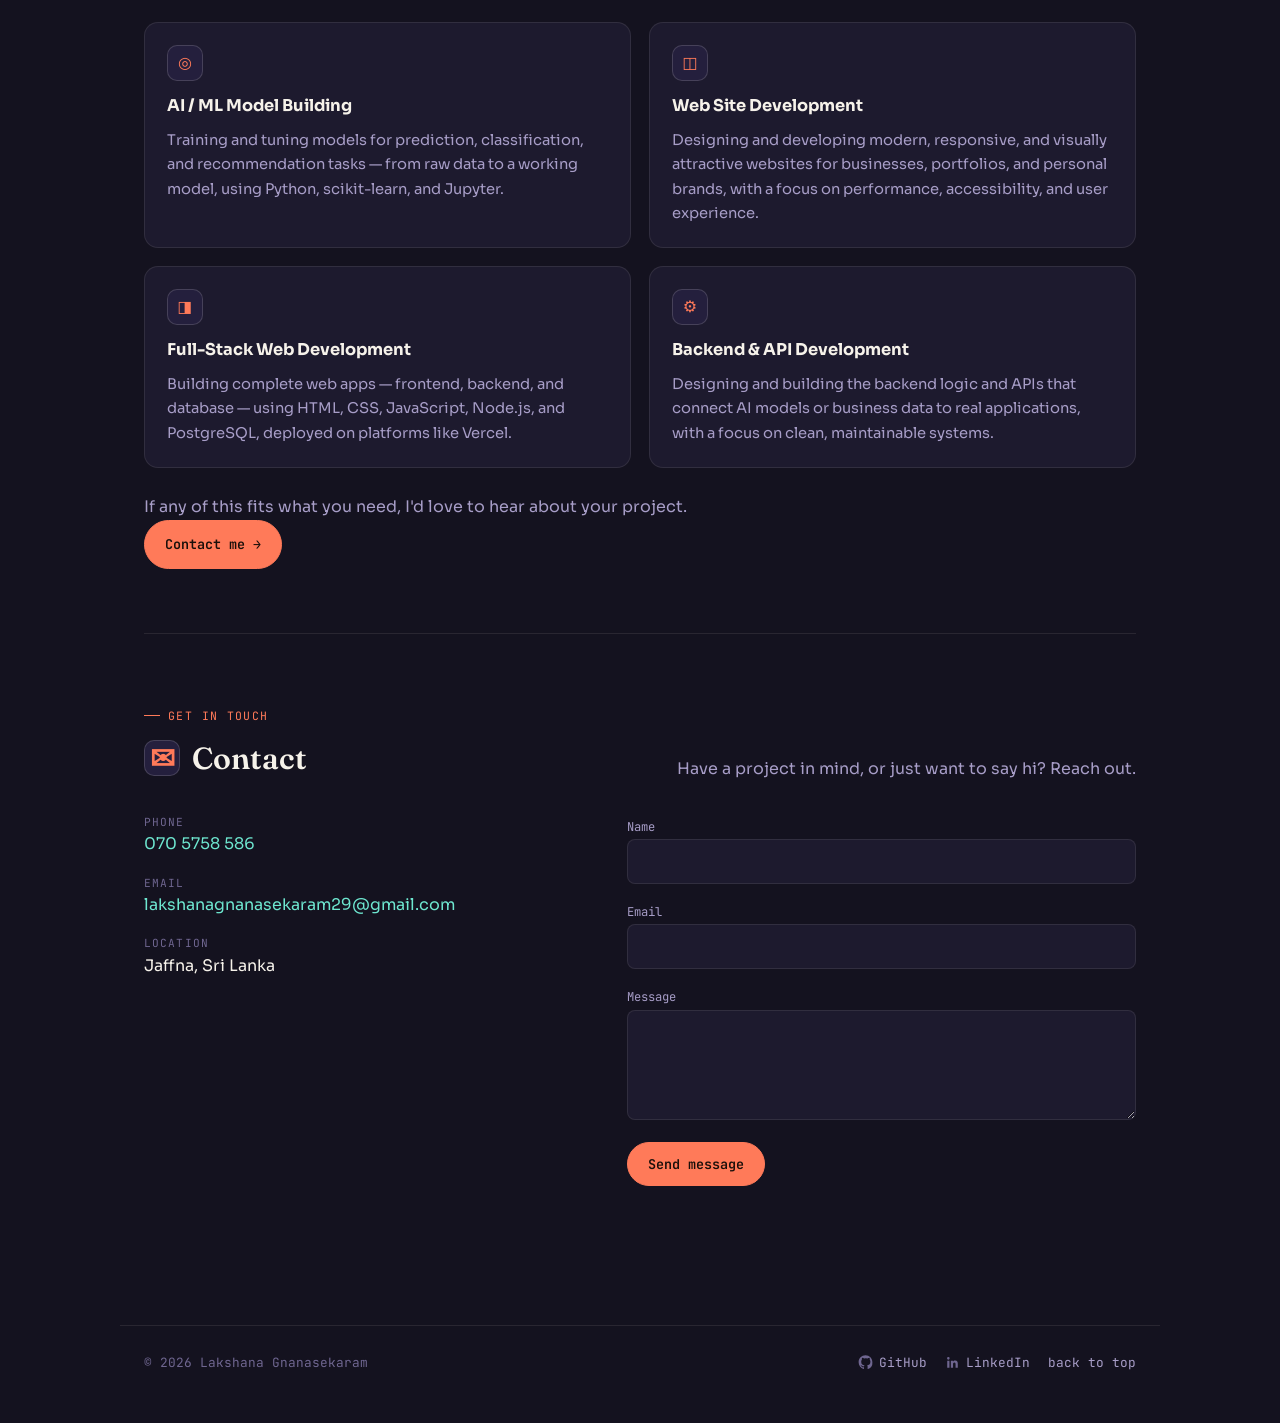
==== commit 80332fe5: "Update index.html" ====
--- a/index.html
+++ b/index.html
@@ -42,7 +42,7 @@
       <div class="btn-row">
         <a class="btn primary" href="#projects">View projects</a>
         <a class="btn" href="#services">View services</a>
-        <a class="btn" href="https://lu6-ux.github.io/My_portfolio/Lakshana_CV.pdf" target="_blank" rel="noopener">Download CV</a>
+        <a class="btn" href="https://lu6-ux.github.io/My_portfolio/LAKSHANA_CV.pdf" target="_blank" rel="noopener">Download CV</a>
       </div>
       <div class="social-row">
         <a href="https://github.com/lu6-ux" target="_blank" rel="noopener" aria-label="GitHub">
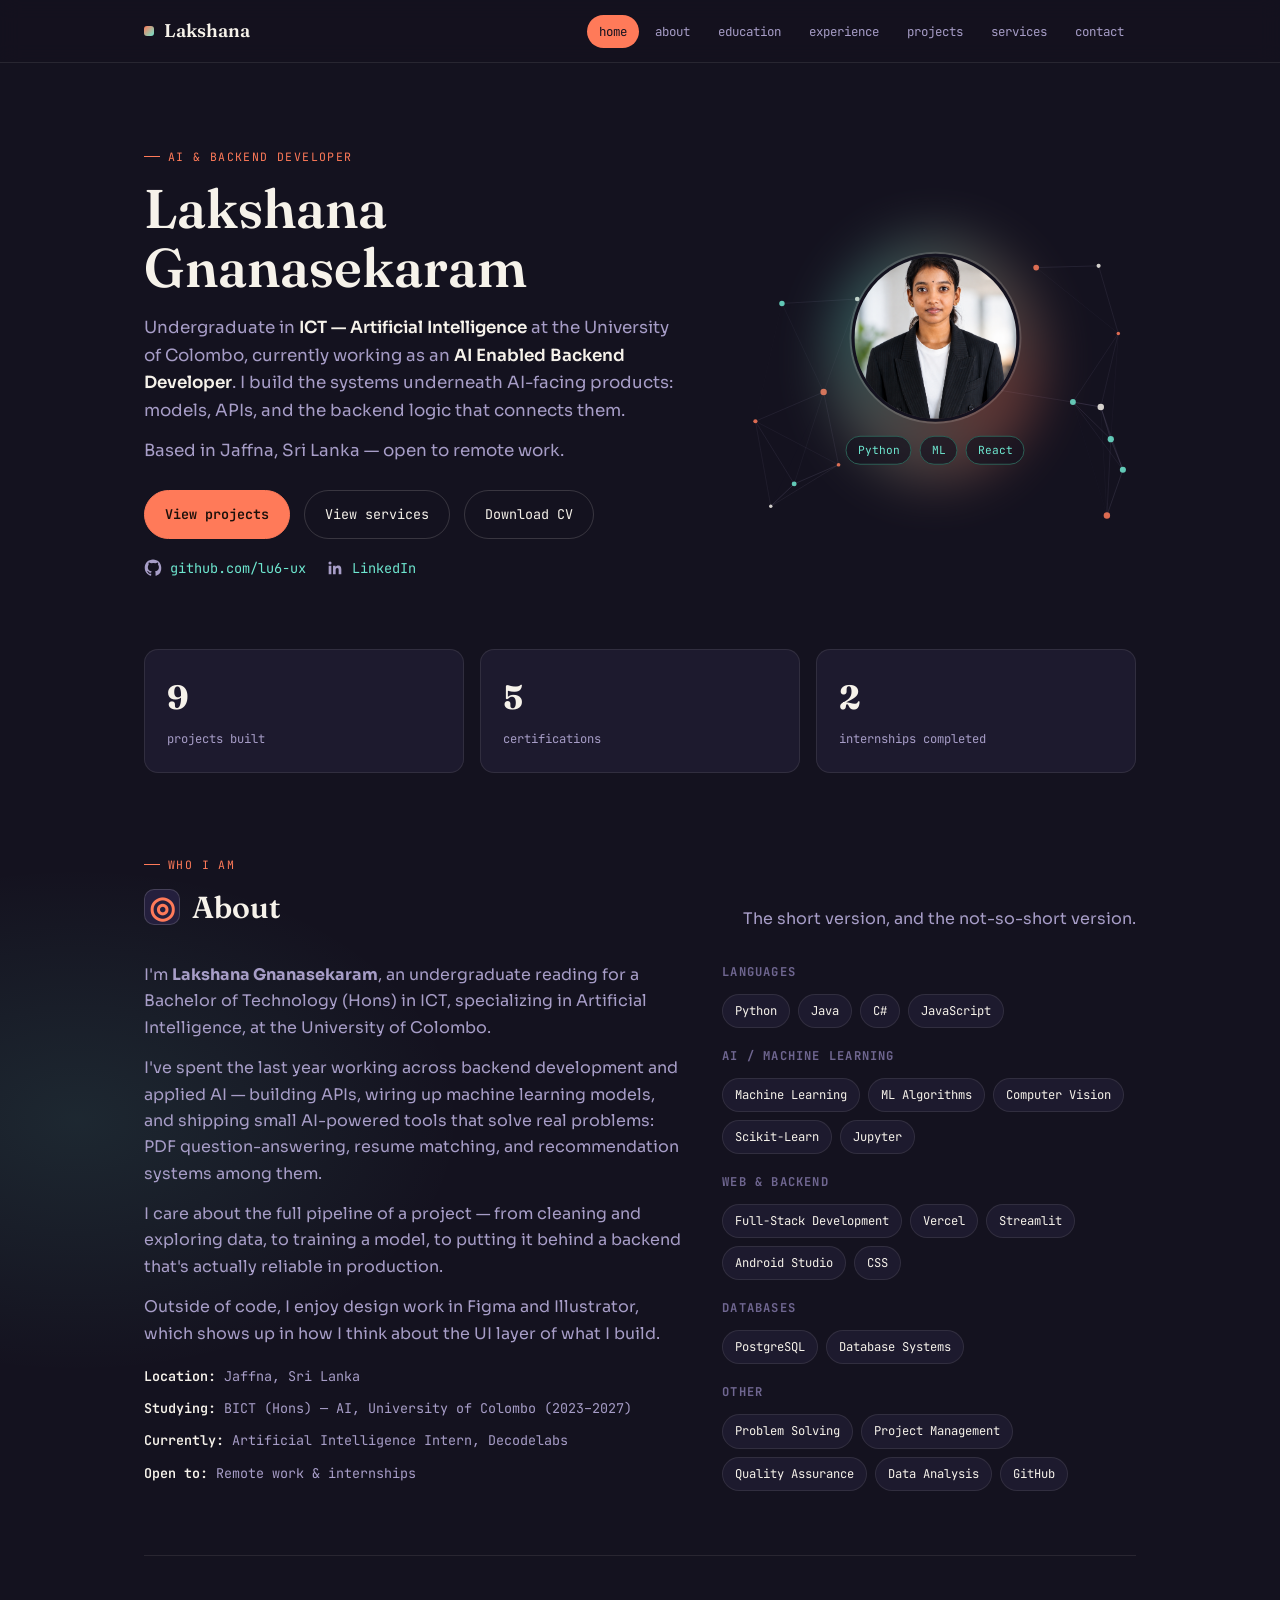
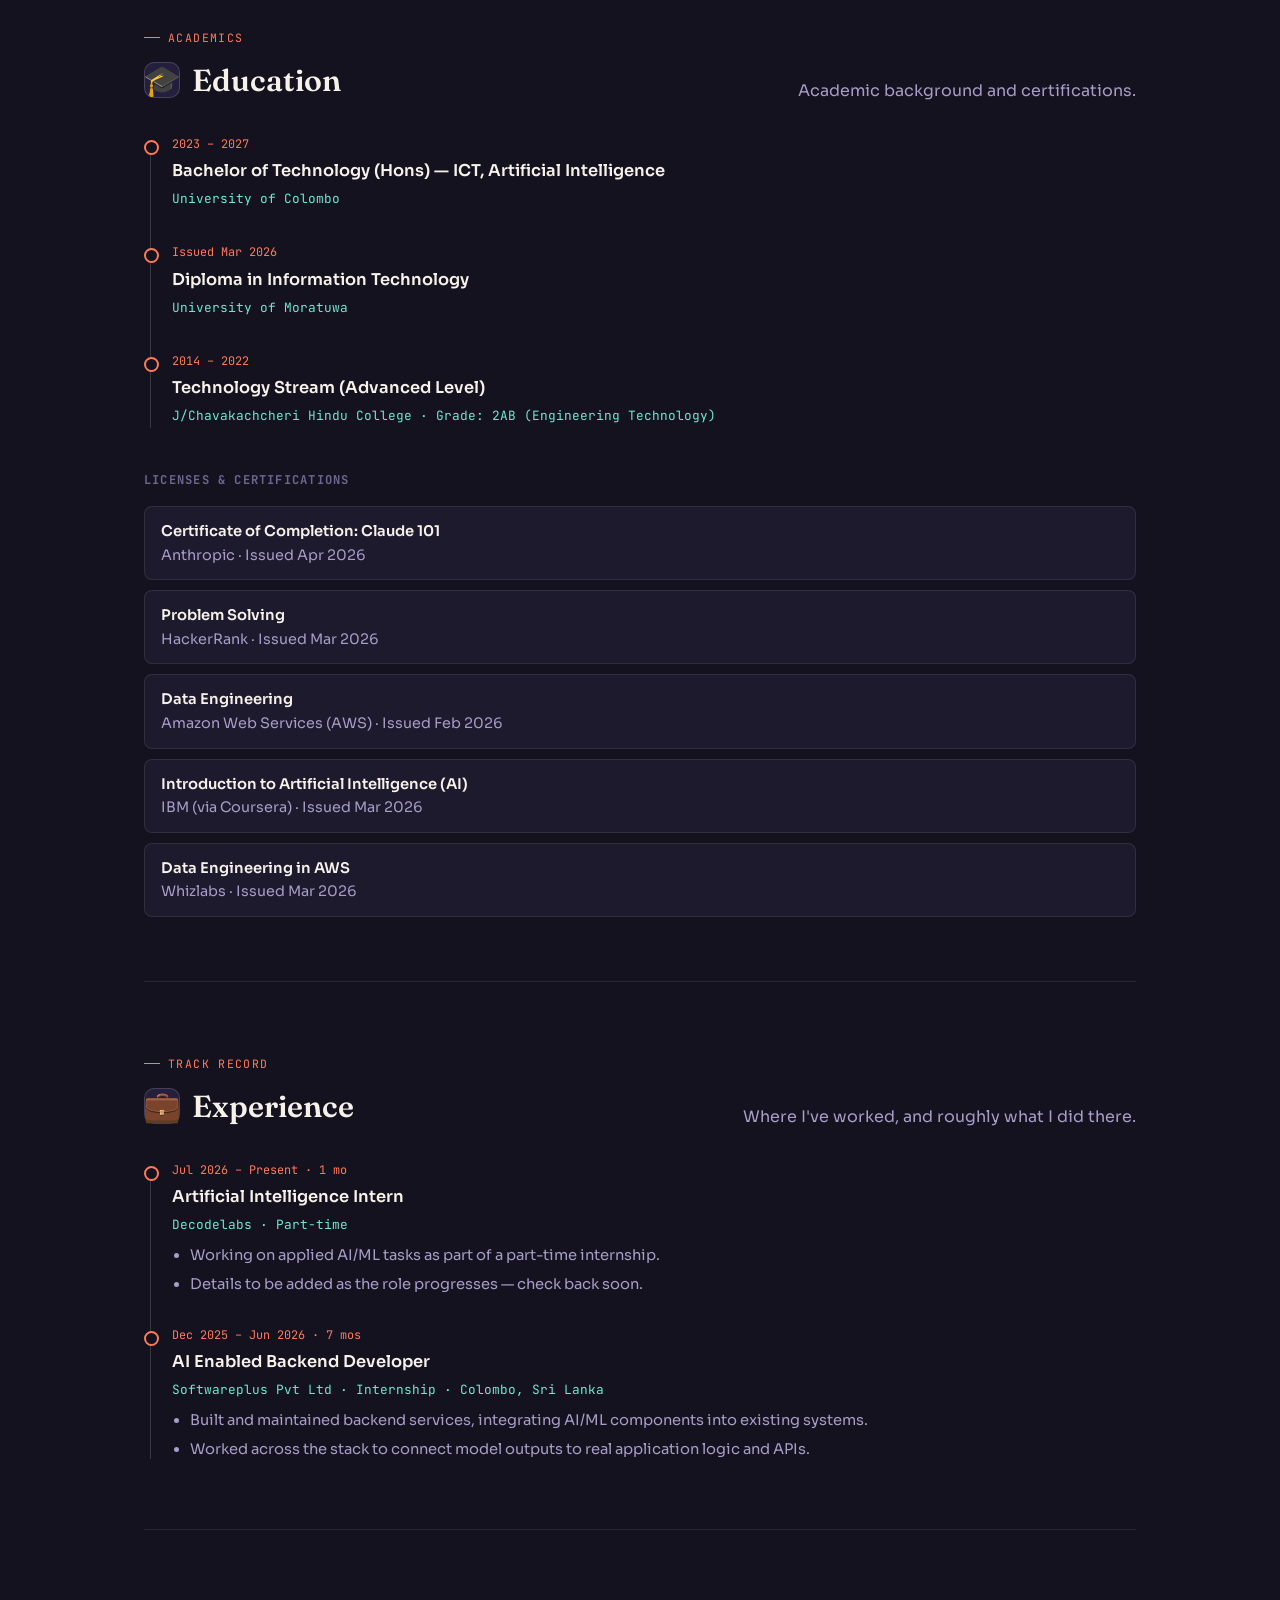
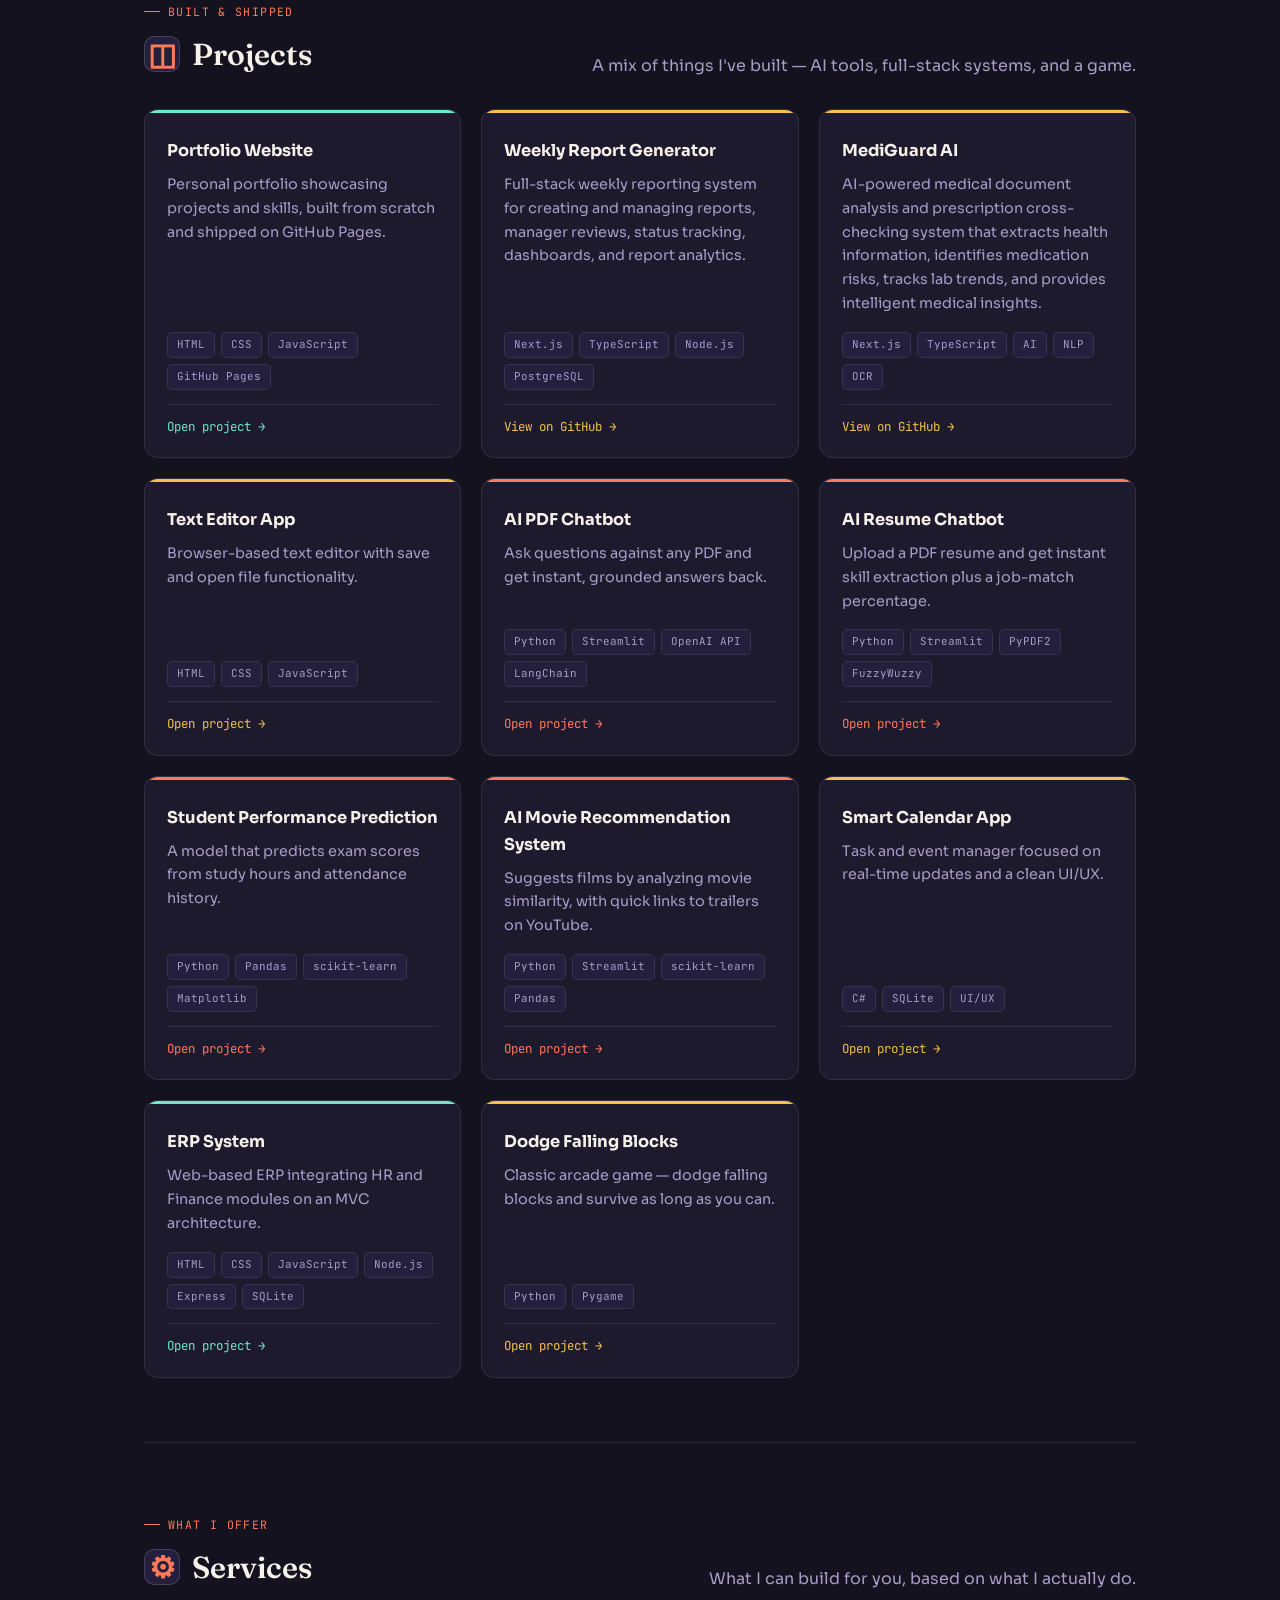
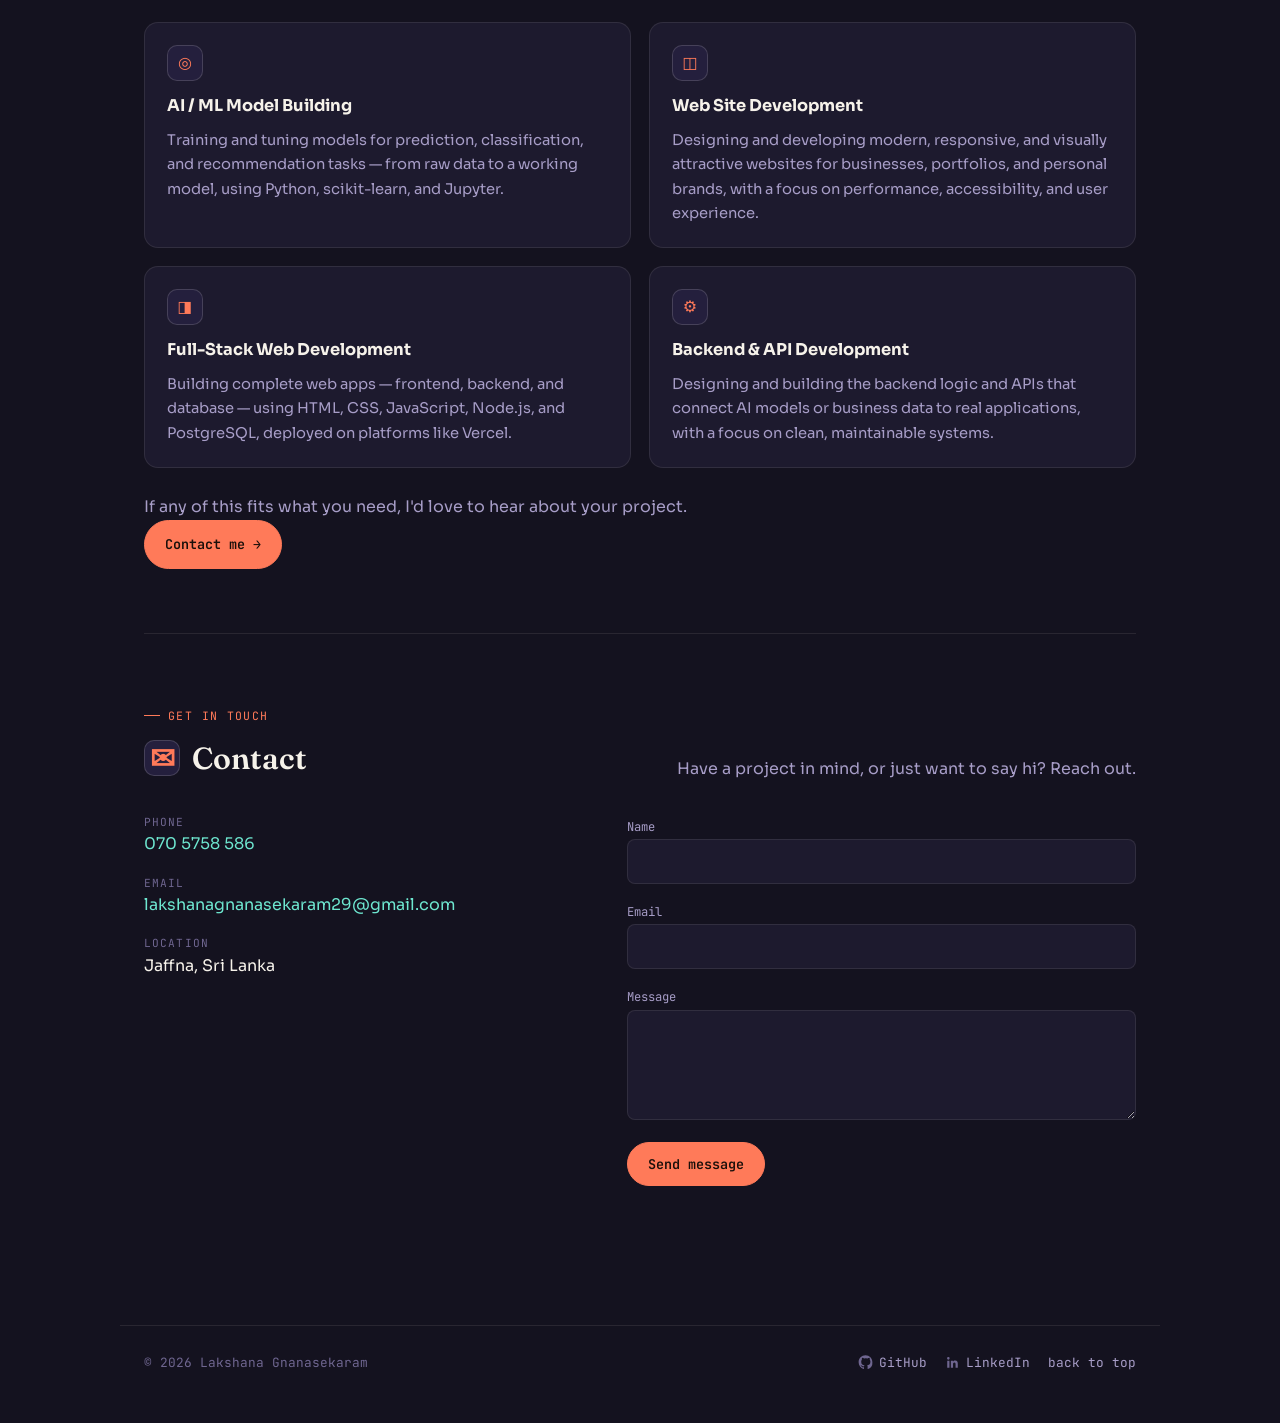
==== commit d7048360: "Update index.html" ====
--- a/index.html
+++ b/index.html
@@ -42,7 +42,7 @@
       <div class="btn-row">
         <a class="btn primary" href="#projects">View projects</a>
         <a class="btn" href="#services">View services</a>
-        <a class="btn" href="https://lu6-ux.github.io/My_portfolio/LAKSHANA_CV.pdf" target="_blank" rel="noopener">Download CV</a>
+        <a class="btn" href="https://lu6-ux.github.io/My_portfolio/Lakshana_CV.pdf" target="_blank" rel="noopener">Download CV</a>
       </div>
       <div class="social-row">
         <a href="https://github.com/lu6-ux" target="_blank" rel="noopener" aria-label="GitHub">
